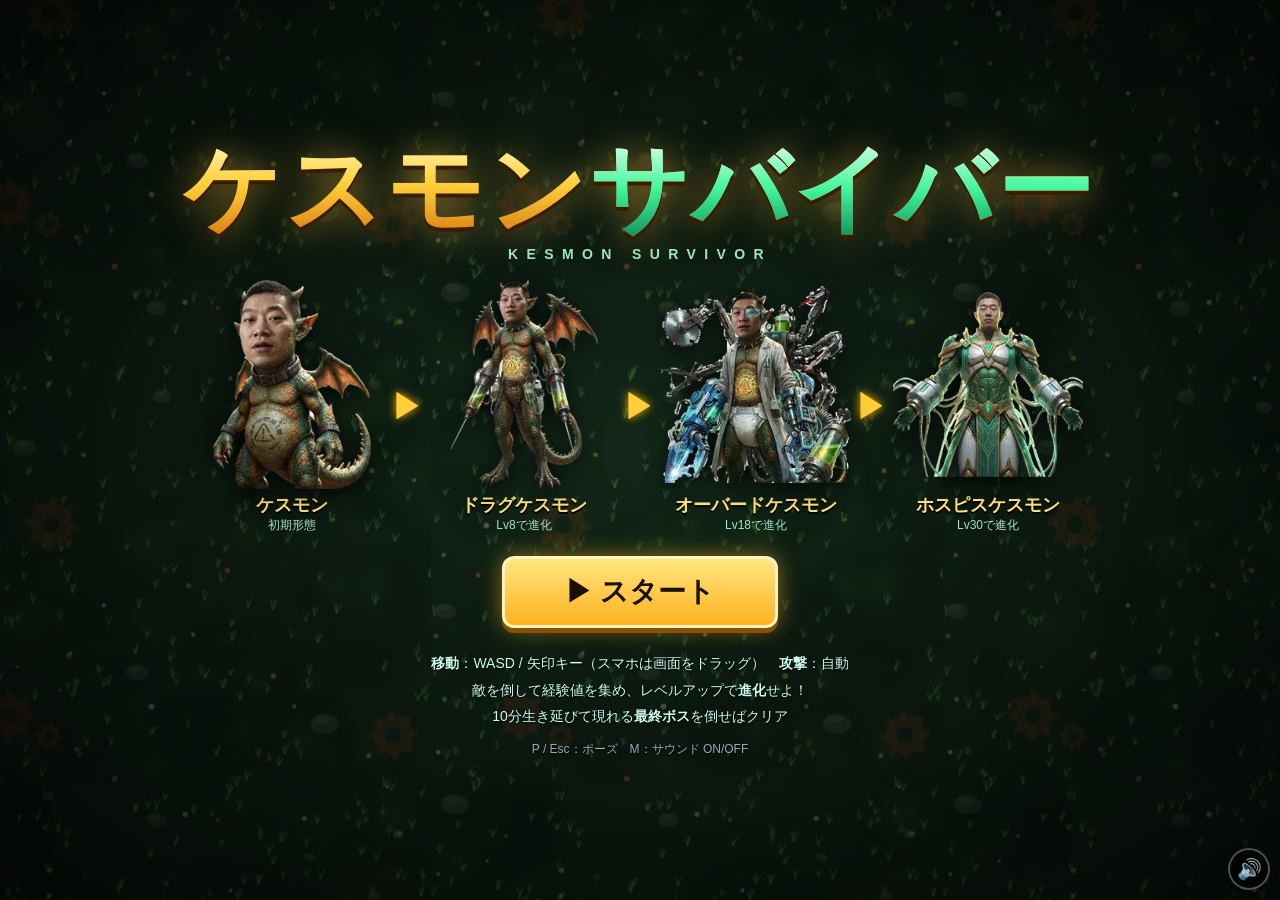
==== kesmon_survivor_canvas.html @ a645b4c2 "feat(v0.1.0): ケスモンサバイバー初期プロトタイプ実装" ====
<!DOCTYPE html>
<html lang="ja">
<head>
<meta charset="UTF-8">
<meta name="viewport" content="width=device-width,initial-scale=1,maximum-scale=1,user-scalable=no">
<title>ケスモンサバイバー</title>
<style>
* { box-sizing: border-box; margin: 0; padding: 0; }
html, body { width: 100%; height: 100%; overflow: hidden; background: #0b140e; color: #fff;
  font-family: "Hiragino Kaku Gothic ProN", "Yu Gothic UI", "Meiryo", sans-serif;
  user-select: none; -webkit-user-select: none; touch-action: none; }
canvas { display: block; }

.screen { position: fixed; inset: 0; display: flex; align-items: center; justify-content: center;
  z-index: 10; background: radial-gradient(ellipse at center, rgba(10,30,18,.55), rgba(0,0,0,.85)); }
.hidden { display: none !important; }

.title-box { text-align: center; padding: 20px; max-width: 980px; width: 100%; }
.logo { font-size: clamp(42px, 9vw, 96px); font-weight: 900; letter-spacing: .04em; line-height: 1.05;
  background: linear-gradient(180deg, #fff6b0 0%, #ffcf3a 45%, #d77a12 100%);
  -webkit-background-clip: text; background-clip: text; color: transparent;
  filter: drop-shadow(0 4px 0 #3a1d00) drop-shadow(0 0 18px rgba(255,190,60,.55)); }
.logo span { display: inline-block; background: linear-gradient(180deg, #d8ffe9 0%, #42f59b 50%, #0c8f5a 100%);
  -webkit-background-clip: text; background-clip: text; color: transparent; }
.sub { letter-spacing: .6em; color: #9fe7c0; font-weight: 700; margin: 6px 0 18px; font-size: 14px; }

.evo-line { display: flex; align-items: flex-end; justify-content: center; gap: 4px; margin: 6px 0 22px; flex-wrap: nowrap; }
.evo-item { display: flex; flex-direction: column; align-items: center; width: 22%; max-width: 190px; }
.evo-item img { width: 100%; aspect-ratio: 1/1.1; object-fit: contain;
  filter: drop-shadow(0 6px 10px rgba(0,0,0,.7)); animation: bob 2.4s ease-in-out infinite; }
.evo-item:nth-child(3) img { animation-delay: .3s; } .evo-item:nth-child(5) img { animation-delay: .6s; } .evo-item:nth-child(7) img { animation-delay: .9s; }
.evo-item .nm { font-weight: 900; font-size: clamp(12px, 1.8vw, 18px); margin-top: 4px; color: #ffe27a; text-shadow: 0 2px 0 #000; }
.evo-item .lv { font-size: 12px; color: #9fe7c0; }
.evo-arrow { font-size: clamp(18px, 3vw, 34px); color: #ffcf3a; align-self: center; text-shadow: 0 0 10px #ffb300; }
@keyframes bob { 0%,100% { transform: translateY(0); } 50% { transform: translateY(-8px); } }

.btn { font: inherit; font-weight: 900; font-size: 20px; padding: 12px 34px; border-radius: 12px; cursor: pointer;
  color: #1b1000; background: linear-gradient(180deg, #ffe680, #ffb21e); border: 3px solid #fff3c4;
  box-shadow: 0 5px 0 #8a4f00, 0 0 22px rgba(255,190,40,.5); transition: transform .08s; }
.btn:hover { transform: translateY(-2px) scale(1.03); }
.btn:active { transform: translateY(3px); box-shadow: 0 2px 0 #8a4f00; }
.btn.big { font-size: 28px; padding: 14px 60px; }
.btn.ghost { background: rgba(255,255,255,.08); color: #fff; border-color: rgba(255,255,255,.4); box-shadow: none; }
.btns { display: flex; gap: 14px; justify-content: center; margin-top: 18px; }

.howto { margin-top: 22px; color: #cfe; font-size: 14px; line-height: 1.9; text-shadow: 0 1px 2px #000; }
.small { font-size: 12px; color: #9ab; margin-top: 8px; }

.panel { background: linear-gradient(180deg, rgba(20,48,32,.96), rgba(8,22,14,.96)); border: 2px solid #4fd99a;
  border-radius: 18px; padding: 22px 26px; box-shadow: 0 0 40px rgba(60,255,160,.25); text-align: center;
  max-width: 94vw; max-height: 94vh; overflow: auto; }
.panel h2 { font-size: 34px; font-weight: 900; margin-bottom: 14px; color: #ffe27a; text-shadow: 0 3px 0 #5a3000; }
.lvup-title { animation: pulse .8s ease-in-out infinite alternate; }
@keyframes pulse { from { transform: scale(1); } to { transform: scale(1.08); } }

#cards { display: flex; flex-direction: column; gap: 10px; width: min(560px, 88vw); }
.card { display: flex; align-items: center; gap: 14px; text-align: left; padding: 12px 16px; cursor: pointer;
  border-radius: 12px; border: 2px solid rgba(255,255,255,.18); background: rgba(255,255,255,.06);
  color: #fff; font: inherit; transition: all .1s; }
.card:hover, .card.sel { border-color: #ffd34d; background: rgba(255,211,77,.14); transform: translateX(4px); }
.card .ic { font-size: 38px; width: 52px; text-align: center; flex-shrink: 0; }
.card .tx { flex: 1; }
.card .nm { font-weight: 900; font-size: 18px; }
.card .tag { font-size: 12px; font-weight: 900; padding: 2px 8px; border-radius: 6px; margin-left: 8px; background: #2a6; }
.card .tag.new { background: #e5395b; }
.card .tag.pas { background: #3577d6; }
.card .ds { font-size: 13px; color: #cde; margin-top: 3px; }
.card .key { font-size: 12px; color: #9ab; }

#pauseInfo, #resultInfo { font-size: 16px; line-height: 1.9; }
#pauseInfo .wl { display: flex; flex-wrap: wrap; gap: 8px; justify-content: center; margin-top: 8px; }
#pauseInfo .wl span { background: rgba(255,255,255,.08); border-radius: 8px; padding: 4px 10px; font-size: 14px; }
.result-img { height: 180px; filter: drop-shadow(0 6px 12px rgba(0,0,0,.8)); margin-bottom: 8px; }

.mute { position: fixed; right: 10px; bottom: 10px; z-index: 20; width: 42px; height: 42px; border-radius: 50%;
  border: 2px solid rgba(255,255,255,.3); background: rgba(0,0,0,.45); color: #fff; font-size: 20px; cursor: pointer; }

</style>
</head>
<body>
<canvas id="game"></canvas>

<!-- タイトル -->
<div id="title" class="screen">
  <div class="title-box">
    <h1 class="logo">ケスモン<span>サバイバー</span></h1>
    <p class="sub">KESMON SURVIVOR</p>
    <div class="evo-line" id="evoLine"></div>
    <button id="startBtn" class="btn big">▶ スタート</button>
    <div class="howto">
      <p><b>移動</b>：WASD / 矢印キー（スマホは画面をドラッグ）　<b>攻撃</b>：自動</p>
      <p>敵を倒して経験値を集め、レベルアップで<b>進化</b>せよ！</p>
      <p>10分生き延びて現れる<b>最終ボス</b>を倒せばクリア</p>
      <p class="small">P / Esc：ポーズ　M：サウンド ON/OFF</p>
    </div>
  </div>
</div>

<!-- レベルアップ -->
<div id="levelup" class="screen hidden">
  <div class="panel">
    <h2 class="lvup-title">LEVEL UP!</h2>
    <div id="cards"></div>
    <p class="small">クリック または 1〜4キーで選択</p>
  </div>
</div>

<!-- ポーズ -->
<div id="pause" class="screen hidden">
  <div class="panel">
    <h2>PAUSE</h2>
    <div id="pauseInfo"></div>
    <div class="btns">
      <button id="resumeBtn" class="btn">再開</button>
      <button id="quitBtn" class="btn ghost">タイトルへ</button>
    </div>
  </div>
</div>

<!-- リザルト -->
<div id="result" class="screen hidden">
  <div class="panel">
    <h2 id="resultTitle">GAME OVER</h2>
    <img id="resultImg" class="result-img" alt="">
    <div id="resultInfo"></div>
    <div class="btns">
      <button id="retryBtn" class="btn">もう一度</button>
      <button id="toTitleBtn" class="btn ghost">タイトルへ</button>
    </div>
  </div>
</div>

<button id="muteBtn" class="mute" title="サウンド (M)">🔊</button>

<script>
'use strict';
/* =========================================================
   ケスモンサバイバー  -  KESMON SURVIVOR
   ヴァンパイアサバイバー系 自動攻撃サバイバルゲーム
   ========================================================= */
(() => {
const $ = id => document.getElementById(id);
const canvas = $('game');
const ctx = canvas.getContext('2d');
let W = 0, H = 0, DPR = 1;
function resize() {
  DPR = Math.min(window.devicePixelRatio || 1, 2);
  W = innerWidth; H = innerHeight;
  canvas.width = W * DPR; canvas.height = H * DPR;
  canvas.style.width = W + 'px'; canvas.style.height = H + 'px';
  ctx.setTransform(DPR, 0, 0, DPR, 0, 0);
}
addEventListener('resize', resize); resize();

const rand = (a, b) => a + Math.random() * (b - a);
const TAU = Math.PI * 2;
const fmtTime = s => `${String(Math.floor(s / 60)).padStart(2, '0')}:${String(Math.floor(s % 60)).padStart(2, '0')}`;

/* ---------------- 進化フォーム（添付画像の順） ---------------- */
const FORMS = [
  { name: 'ケスモン',         title: '幼体',   lv: 1,  size: 74,  weapon: 'fireball', color: '#ffb347' },
  { name: 'ドラグケスモン',   title: '成長体', lv: 8,  size: 88,  weapon: 'tail',     color: '#9cff57' },
  { name: 'オーバードケスモン', title: '改造体', lv: 18, size: 96,  weapon: 'saw',      color: '#5fd6ff' },
  { name: 'ホスピスケスモン', title: '究極体', lv: 30, size: 110, weapon: 'aura',     color: '#7dffc4' },
];
const FORM_IMG = [], FORM_WHITE = [];

function circleCrop(img) {
  const s = Math.min(img.width, img.height);
  const c = document.createElement('canvas'); c.width = c.height = s;
  const g = c.getContext('2d');
  g.beginPath(); g.arc(s / 2, s / 2, s / 2, 0, TAU); g.clip();
  g.drawImage(img, (img.width - s) / 2, (img.height - s) / 2, s, s, 0, 0, s, s);
  return c;
}
function whiteSilhouette(img) {
  const c = document.createElement('canvas'); c.width = img.width; c.height = img.height;
  const g = c.getContext('2d');
  g.drawImage(img, 0, 0);
  g.globalCompositeOperation = 'source-in';
  g.fillStyle = '#fff'; g.fillRect(0, 0, c.width, c.height);
  return c;
}
function loadForm(i) {
  return new Promise(res => {
    const im = new Image();
    im.onload = () => res(trimImage(im));
    im.onerror = () => {
      const j = new Image();
      j.onload = () => res(circleCrop(j));
      j.onerror = () => res(null);
      j.src = `img/raw${i + 1}.jpg`;
    };
    im.src = EMBEDDED_IMGS[i];
  });
}
const EMBEDDED_IMGS = [
  '[data-uri]',
  '[data-uri]',
  '[data-uri]',
  '[data-uri]'
];
function formSrc(i) { return EMBEDDED_IMGS[i]; }
// 透明な余白を自動トリム（file:// で読み込み制限がある場合はそのまま使う）
function trimImage(img) {
  try {
    const c = document.createElement('canvas'); c.width = img.width; c.height = img.height;
    const g = c.getContext('2d'); g.drawImage(img, 0, 0);
    const d = g.getImageData(0, 0, c.width, c.height).data;
    let x0 = c.width, y0 = c.height, x1 = -1, y1 = -1;
    for (let y = 0; y < c.height; y++) for (let x = 0; x < c.width; x++) {
      if (d[(y * c.width + x) * 4 + 3] > 16) { if (x < x0) x0 = x; if (x > x1) x1 = x; if (y < y0) y0 = y; if (y > y1) y1 = y; }
    }
    if (x1 < 0) return img;
    const o = document.createElement('canvas'); o.width = x1 - x0 + 1; o.height = y1 - y0 + 1;
    o.getContext('2d').drawImage(c, x0, y0, o.width, o.height, 0, 0, o.width, o.height);
    return o;
  } catch (e) { return img; }
}
// ステージ背景画像（img/bg.png または img/bg.jpg があれば使用）
let BG_IMG = null;
function loadBg() {
  return new Promise(res => {
    const a = new Image();
    a.onload = () => { BG_IMG = a; res(); };
    a.onerror = () => { const b = new Image(); b.onload = () => { BG_IMG = b; res(); }; b.onerror = () => res(); b.src = 'img/bg.jpg'; };
    a.src = 'img/bg.png';
  });
}

/* ---------------- サウンド ---------------- */
const AC = { ctx: null, master: null, muted: false };
function audioInit() {
  if (AC.ctx) { if (AC.ctx.state === 'suspended') AC.ctx.resume(); return; }
  try {
    AC.ctx = new (window.AudioContext || window.webkitAudioContext)();
    AC.master = AC.ctx.createGain(); AC.master.gain.value = 0.3;
    AC.master.connect(AC.ctx.destination);
  } catch (e) { /* no audio */ }
}
function tone(freq, dur, type = 'square', vol = 0.2, slide = 0, delay = 0) {
  if (!AC.ctx || AC.muted) return;
  const t = AC.ctx.currentTime + Math.max(0, delay);
  const o = AC.ctx.createOscillator(), g = AC.ctx.createGain();
  o.type = type; o.frequency.setValueAtTime(freq, t);
  if (slide) o.frequency.exponentialRampToValueAtTime(Math.max(30, freq + slide), t + dur);
  g.gain.setValueAtTime(vol, t);
  g.gain.exponentialRampToValueAtTime(0.0001, t + dur);
  o.connect(g); g.connect(AC.master); o.start(t); o.stop(t + dur + 0.03);
}
function noise(dur, vol = 0.2, delay = 0) {
  if (!AC.ctx || AC.muted) return;
  const t = AC.ctx.currentTime + delay;
  const len = Math.floor(AC.ctx.sampleRate * dur);
  const buf = AC.ctx.createBuffer(1, len, AC.ctx.sampleRate);
  const d = buf.getChannelData(0);
  for (let i = 0; i < len; i++) d[i] = (Math.random() * 2 - 1) * (1 - i / len);
  const s = AC.ctx.createBufferSource(); s.buffer = buf;
  const g = AC.ctx.createGain(); g.gain.value = vol;
  s.connect(g); g.connect(AC.master); s.start(t);
}
const sfxLast = {};
function sfx(name) {
  const now = performance.now();
  const gap = { hit: 45, gem: 35, shoot: 60, zap: 80 }[name] || 30;
  if (sfxLast[name] && now - sfxLast[name] < gap) return;
  sfxLast[name] = now;
  switch (name) {
    case 'shoot': tone(520, 0.08, 'square', 0.05, -300); break;
    case 'hit': tone(180, 0.06, 'square', 0.05, -80); break;
    case 'gem': tone(1200 + Math.random() * 300, 0.06, 'sine', 0.07, 400); break;
    case 'hurt': tone(140, 0.2, 'sawtooth', 0.15, -90); break;
    case 'zap': noise(0.18, 0.12); tone(900, 0.15, 'sawtooth', 0.06, -700); break;
    case 'beam': tone(300, 0.3, 'sawtooth', 0.08, 900); break;
    case 'kill': tone(320, 0.07, 'triangle', 0.06, -200); break;
    case 'boom': noise(0.5, 0.3); tone(90, 0.5, 'sine', 0.3, -50); break;
    case 'heal': [660, 880, 1100].forEach((f, i) => tone(f, 0.12, 'sine', 0.12, 0, i * 0.07)); break;
    case 'levelup': [523, 659, 784, 1047].forEach((f, i) => tone(f, 0.16, 'square', 0.09, 0, i * 0.07)); break;
    case 'select': tone(880, 0.08, 'square', 0.08); break;
    case 'warning': for (let i = 0; i < 3; i++) tone(440, 0.25, 'sawtooth', 0.12, -100, i * 0.35); break;
    case 'evoFlash': tone(600 + Math.random() * 600, 0.05, 'sine', 0.06); break;
    case 'evolve': {
      const m = [523, 659, 784, 1047, 784, 1047, 1319, 1568];
      m.forEach((f, i) => tone(f, 0.22, 'square', 0.1, 0, i * 0.11));
      tone(130, 1.2, 'triangle', 0.25, 0, 0); break;
    }
    case 'over': [392, 330, 262, 196].forEach((f, i) => tone(f, 0.35, 'triangle', 0.18, 0, i * 0.25)); break;
    case 'clear': [523, 659, 784, 1047, 1319, 1568, 2093].forEach((f, i) => tone(f, 0.3, 'square', 0.1, 0, i * 0.12)); break;
  }
}
// BGM（簡易チップチューン）
const BGM = { timer: null, step: 0, next: 0 };
const midi = n => 440 * Math.pow(2, (n - 69) / 12);
const PROG = [[45, 52, 57, 60], [41, 48, 53, 57], [43, 50, 55, 59], [40, 47, 52, 56]];
function bgmStart() {
  if (!AC.ctx || BGM.timer) return;
  BGM.next = AC.ctx.currentTime + 0.1; BGM.step = 0;
  BGM.timer = setInterval(() => {
    if (!AC.ctx) return;
    const playing = S && (S.state === 'play');
    while (BGM.next < AC.ctx.currentTime + 0.25) {
      const s = BGM.step, d = BGM.next - AC.ctx.currentTime;
      if (playing && !AC.muted) {
        const ch = PROG[Math.floor(s / 16) % 4];
        if (s % 2 === 0) tone(midi(ch[0] - 12), 0.2, 'triangle', 0.16, 0, d);
        tone(midi(ch[s % 4] + 12), 0.09, 'square', 0.025, 0, d);
        if (s % 4 === 0) noise(0.04, 0.05, d);
        if (s % 8 === 4) noise(0.1, 0.07, d);
      }
      BGM.step++; BGM.next += 0.13;
    }
  }, 50);
}

/* ---------------- 入力 ---------------- */
const keys = {};
const joy = { active: false, id: null, ox: 0, oy: 0, x: 0, y: 0 };
addEventListener('keydown', e => {
  keys[e.code] = true;
  if (e.code === 'KeyM') toggleMute();
  if ((e.code === 'Escape' || e.code === 'KeyP') && S) {
    if (S.state === 'play') pauseGame(); else if (S.state === 'pause') resumeGame();
  }
  if (S && S.state === 'levelup') {
    const n = parseInt(e.key, 10);
    if (n >= 1 && n <= S.choices.length) chooseCard(n - 1);
  }
  if (S && S.state === 'evolve' && S.evo.t > 3.6 && (e.code === 'Space' || e.code === 'Enter')) finishEvolution();
  if (e.code.startsWith('Arrow') || e.code === 'Space') e.preventDefault();
});
addEventListener('keyup', e => { keys[e.code] = false; });
canvas.addEventListener('pointerdown', e => {
  if (S && S.state === 'evolve' && S.evo.t > 3.6) { finishEvolution(); return; }
  if (e.pointerType === 'mouse') return;
  joy.active = true; joy.id = e.pointerId; joy.ox = joy.x = e.clientX; joy.oy = joy.y = e.clientY;
});
canvas.addEventListener('pointermove', e => { if (joy.active && e.pointerId === joy.id) { joy.x = e.clientX; joy.y = e.clientY; } });
const joyEnd = e => { if (e.pointerId === joy.id) { joy.active = false; joy.id = null; } };
canvas.addEventListener('pointerup', joyEnd); canvas.addEventListener('pointercancel', joyEnd);
document.addEventListener('visibilitychange', () => { if (document.hidden && S && S.state === 'play') pauseGame(); });

function toggleMute() {
  AC.muted = !AC.muted;
  $('muteBtn').textContent = AC.muted ? '🔇' : '🔊';
}
$('muteBtn').onclick = () => { audioInit(); toggleMute(); };

/* ---------------- 敵定義 ---------------- */
const ETYPES = {
  slime:  { name: 'スライム', hp: 15,    speed: 52, dmg: 6,  r: 14, xp: 1 },
  bat:    { name: 'コウモリ', hp: 11,    speed: 92, dmg: 5,  r: 12, xp: 1 },
  ghost:  { name: 'ゴースト', hp: 32,    speed: 68, dmg: 8,  r: 16, xp: 2 },
  gear:   { name: 'ギアボット', hp: 58,  speed: 48, dmg: 11, r: 18, xp: 3 },
  knight: { name: 'リザードナイト', hp: 100, speed: 64, dmg: 14, r: 19, xp: 5 },
  golem:  { name: '苔ゴーレム', hp: 230, speed: 38, dmg: 18, r: 30, xp: 9 },
  boss:   { name: 'スチームゴーレム', hp: 2800, speed: 62, dmg: 24, r: 54, xp: 80, boss: true },
  fboss:  { name: '機皇帝メカイザー', hp: 32000, speed: 58, dmg: 35, r: 72, xp: 0, boss: true },
};
const ESPR = {};
function makeEnemySprite(type) {
  const r = ETYPES[type].r;
  const s = Math.ceil(r * 3);
  const c = document.createElement('canvas'); c.width = c.height = s;
  const g = c.getContext('2d');
  g.translate(s / 2, s / 2);
  const eyes = (ex, ey, er, col = '#fff', pup = '#111') => {
    for (const sx of [-1, 1]) {
      g.fillStyle = col; g.beginPath(); g.arc(sx * ex, ey, er, 0, TAU); g.fill();
      g.fillStyle = pup; g.beginPath(); g.arc(sx * ex, ey + er * 0.2, er * 0.5, 0, TAU); g.fill();
    }
  };
  const glowEyes = (ex, ey, er, col) => {
    g.shadowColor = col; g.shadowBlur = er * 3; g.fillStyle = col;
    for (const sx of [-1, 1]) { g.beginPath(); g.arc(sx * ex, ey, er, 0, TAU); g.fill(); }
    g.shadowBlur = 0;
  };
  let grd;
  switch (type) {
    case 'slime':
      grd = g.createRadialGradient(-r * .3, -r * .4, 2, 0, 0, r * 1.3);
      grd.addColorStop(0, '#c8ff8a'); grd.addColorStop(1, '#2f9e3a');
      g.fillStyle = grd; g.beginPath();
      g.moveTo(-r * 1.1, r * .7); g.quadraticCurveTo(-r * 1.15, -r * 1.1, 0, -r * 1.1);
      g.quadraticCurveTo(r * 1.15, -r * 1.1, r * 1.1, r * .7); g.closePath(); g.fill();
      g.strokeStyle = '#1b5e20'; g.lineWidth = 2; g.stroke();
      g.fillStyle = 'rgba(255,255,255,.6)'; g.beginPath(); g.ellipse(-r * .4, -r * .55, r * .25, r * .15, -.5, 0, TAU); g.fill();
      eyes(r * .35, -r * .1, r * .22);
      break;
    case 'bat':
      g.fillStyle = '#5b2a86';
      for (const sx of [-1, 1]) {
        g.beginPath(); g.moveTo(sx * r * .3, -r * .2);
        g.lineTo(sx * r * 1.4, -r * .8); g.lineTo(sx * r * 1.2, 0); g.lineTo(sx * r * 1.4, r * .3);
        g.lineTo(sx * r * .9, r * .2); g.lineTo(sx * r * .3, r * .4); g.closePath(); g.fill();
      }
      g.fillStyle = '#3d1a5c'; g.beginPath(); g.arc(0, 0, r * .6, 0, TAU); g.fill();
      g.beginPath(); g.moveTo(-r * .45, -r * .4); g.lineTo(-r * .3, -r * .95); g.lineTo(-r * .1, -r * .5); g.fill();
      g.beginPath(); g.moveTo(r * .45, -r * .4); g.lineTo(r * .3, -r * .95); g.lineTo(r * .1, -r * .5); g.fill();
      glowEyes(r * .22, -r * .1, r * .13, '#ff3355');
      break;
    case 'ghost':
      grd = g.createLinearGradient(0, -r, 0, r);
      grd.addColorStop(0, 'rgba(230,245,255,.95)'); grd.addColorStop(1, 'rgba(120,170,255,.6)');
      g.fillStyle = grd; g.beginPath();
      g.arc(0, -r * .2, r * .9, Math.PI, 0);
      g.lineTo(r * .9, r * .9);
      for (let i = 0; i < 4; i++) g.quadraticCurveTo(r * .9 - (i + .5) * r * .45, r * (i % 2 ? .9 : .5), r * .9 - (i + 1) * r * .45, r * .9);
      g.closePath(); g.fill();
      g.fillStyle = '#123'; g.beginPath(); g.ellipse(-r * .3, -r * .25, r * .14, r * .22, 0, 0, TAU); g.ellipse(r * .3, -r * .25, r * .14, r * .22, 0, 0, TAU); g.fill();
      g.beginPath(); g.ellipse(0, r * .2, r * .15, r * .2, 0, 0, TAU); g.fill();
      break;
    case 'gear': {
      g.fillStyle = '#7d858c';
      for (let i = 0; i < 8; i++) { g.save(); g.rotate(i * TAU / 8); g.fillRect(-r * .2, -r * 1.15, r * .4, r * .5); g.restore(); }
      grd = g.createRadialGradient(-r * .3, -r * .3, 2, 0, 0, r);
      grd.addColorStop(0, '#d5dbe0'); grd.addColorStop(1, '#59626b');
      g.fillStyle = grd; g.beginPath(); g.arc(0, 0, r * .85, 0, TAU); g.fill();
      g.strokeStyle = '#3b4249'; g.lineWidth = 2; g.stroke();
      g.fillStyle = '#222'; g.beginPath(); g.arc(0, 0, r * .42, 0, TAU); g.fill();
      g.shadowColor = '#ff2a2a'; g.shadowBlur = 10; g.fillStyle = '#ff3b3b';
      g.beginPath(); g.arc(0, 0, r * .25, 0, TAU); g.fill(); g.shadowBlur = 0;
      break;
    }
    case 'knight':
      g.fillStyle = '#3c6b2a'; g.beginPath(); g.ellipse(0, r * .35, r * .75, r * .65, 0, 0, TAU); g.fill();
      grd = g.createRadialGradient(-r * .2, -r * .5, 2, 0, -r * .2, r);
      grd.addColorStop(0, '#d7a24a'); grd.addColorStop(1, '#7a4a12');
      g.fillStyle = grd; g.beginPath(); g.arc(0, -r * .25, r * .7, 0, TAU); g.fill();
      g.fillStyle = '#e8e2d0';
      for (const sx of [-1, 1]) { g.beginPath(); g.moveTo(sx * r * .5, -r * .7); g.lineTo(sx * r * 1.05, -r * 1.25); g.lineTo(sx * r * .7, -r * .45); g.fill(); }
      g.fillStyle = '#222'; g.fillRect(-r * .5, -r * .35, r, r * .22);
      glowEyes(r * .25, -r * .24, r * .09, '#ffea00');
      g.fillStyle = '#aab'; g.fillRect(r * .75, -r * .6, r * .14, r * 1.5);
      break;
    case 'golem':
      grd = g.createRadialGradient(-r * .3, -r * .4, 4, 0, 0, r * 1.2);
      grd.addColorStop(0, '#9b8a73'); grd.addColorStop(1, '#4a3d2e');
      g.fillStyle = grd; g.beginPath();
      const pts = 10;
      for (let i = 0; i < pts; i++) { const a = i / pts * TAU, rr = r * (0.85 + ((i * 37) % 7) / 30); g.lineTo(Math.cos(a) * rr, Math.sin(a) * rr); }
      g.closePath(); g.fill(); g.strokeStyle = '#2d241a'; g.lineWidth = 3; g.stroke();
      g.fillStyle = '#4caf50';
      for (let i = 0; i < 6; i++) { g.beginPath(); g.arc(Math.cos(i * 1.7) * r * .6, -r * .5 + Math.sin(i * 2.3) * r * .25, r * .16, 0, TAU); g.fill(); }
      glowEyes(r * .3, -r * .05, r * .12, '#33e0ff');
      g.strokeStyle = '#2d241a'; g.lineWidth = 2; g.beginPath(); g.moveTo(-r * .3, r * .35); g.lineTo(r * .3, r * .35); g.stroke();
      break;
    case 'boss':
    case 'fboss': {
      const fin = type === 'fboss';
      g.fillStyle = fin ? '#2a0d3d' : '#3a1f12';
      for (let i = 0; i < 12; i++) { g.save(); g.rotate(i * TAU / 12); g.beginPath(); g.moveTo(-r * .15, -r * .8); g.lineTo(0, -r * 1.35); g.lineTo(r * .15, -r * .8); g.fill(); g.restore(); }
      grd = g.createRadialGradient(-r * .3, -r * .3, 5, 0, 0, r);
      if (fin) { grd.addColorStop(0, '#8a5cff'); grd.addColorStop(1, '#1a0630'); }
      else { grd.addColorStop(0, '#c0703a'); grd.addColorStop(1, '#3d1a08'); }
      g.fillStyle = grd; g.beginPath(); g.arc(0, 0, r * .95, 0, TAU); g.fill();
      g.strokeStyle = fin ? '#ffd54a' : '#d9a441'; g.lineWidth = 4; g.stroke();
      for (let i = 0; i < 8; i++) { const a = i * TAU / 8; g.fillStyle = fin ? '#ffd54a' : '#c9b38a'; g.beginPath(); g.arc(Math.cos(a) * r * .78, Math.sin(a) * r * .78, r * .06, 0, TAU); g.fill(); }
      if (fin) {
        g.fillStyle = '#ffd54a';
        for (const sx of [-1, 1]) { g.beginPath(); g.moveTo(sx * r * .35, -r * .7); g.quadraticCurveTo(sx * r * 1.1, -r * 1.2, sx * r * .9, -r * 1.6); g.quadraticCurveTo(sx * r * .7, -r * 1.0, sx * r * .15, -r * .75); g.fill(); }
      }
      g.fillStyle = '#111'; g.beginPath(); g.arc(0, -r * .05, r * .45, 0, TAU); g.fill();
      g.shadowColor = fin ? '#ff2bd6' : '#ff3b1f'; g.shadowBlur = 25;
      g.fillStyle = fin ? '#ff6ae6' : '#ff5a2a'; g.beginPath(); g.arc(0, -r * .05, r * .28, 0, TAU); g.fill();
      g.fillStyle = '#fff'; g.beginPath(); g.arc(-r * .08, -r * .13, r * .08, 0, TAU); g.fill();
      g.shadowBlur = 0;
      g.fillStyle = '#ddd';
      for (let i = -3; i <= 3; i++) { g.beginPath(); g.moveTo(i * r * .1 - r * .05, r * .5); g.lineTo(i * r * .1, r * .68); g.lineTo(i * r * .1 + r * .05, r * .5); g.fill(); }
      break;
    }
  }
  ESPR[type] = { img: c, white: whiteSilhouette(c), s };
}
Object.keys(ETYPES).forEach(makeEnemySprite);

/* ---------------- 背景タイル ---------------- */
const BG = (() => {
  const s = 512, c = document.createElement('canvas'); c.width = c.height = s;
  const g = c.getContext('2d');
  g.fillStyle = '#1d3322'; g.fillRect(0, 0, s, s);
  let seed = 7; const rnd = () => (seed = (seed * 16807) % 2147483647) / 2147483647;
  for (let i = 0; i < 60; i++) { // 苔のまだら
    const x = rnd() * s, y = rnd() * s, r = 20 + rnd() * 60;
    const grd = g.createRadialGradient(x, y, 0, x, y, r);
    grd.addColorStop(0, rnd() > .5 ? 'rgba(60,100,50,.35)' : 'rgba(20,40,25,.4)'); grd.addColorStop(1, 'rgba(0,0,0,0)');
    g.fillStyle = grd; g.fillRect(x - r, y - r, r * 2, r * 2);
  }
  for (let i = 0; i < 260; i++) { // 草
    const x = rnd() * s, y = rnd() * s;
    g.strokeStyle = `rgba(${80 + rnd() * 60},${140 + rnd() * 70},${60 + rnd() * 40},.55)`; g.lineWidth = 1.5;
    for (let k = 0; k < 3; k++) { g.beginPath(); g.moveTo(x, y); g.lineTo(x + (k - 1) * 3 + rnd() * 2, y - 5 - rnd() * 6); g.stroke(); }
  }
  for (let i = 0; i < 10; i++) { // 石
    const x = rnd() * s, y = rnd() * s, r = 5 + rnd() * 10;
    g.fillStyle = 'rgba(90,100,90,.6)'; g.beginPath(); g.ellipse(x, y, r, r * .7, 0, 0, TAU); g.fill();
    g.fillStyle = 'rgba(80,140,60,.5)'; g.beginPath(); g.ellipse(x - 2, y - r * .3, r * .6, r * .3, 0, 0, TAU); g.fill();
  }
  for (let i = 0; i < 4; i++) { // 錆びた歯車
    const x = rnd() * s, y = rnd() * s, r = 10 + rnd() * 12;
    g.save(); g.translate(x, y); g.rotate(rnd() * 3); g.fillStyle = 'rgba(120,70,35,.55)';
    for (let k = 0; k < 8; k++) { g.save(); g.rotate(k * TAU / 8); g.fillRect(-r * .18, -r * 1.25, r * .36, r * .5); g.restore(); }
    g.beginPath(); g.arc(0, 0, r, 0, TAU); g.fill();
    g.fillStyle = '#1d3322'; g.beginPath(); g.arc(0, 0, r * .4, 0, TAU); g.fill(); g.restore();
  }
  for (let i = 0; i < 40; i++) { // 花・光る胞子
    const x = rnd() * s, y = rnd() * s;
    g.fillStyle = ['#ffd84a', '#ff7aa8', '#9ff', '#fff'][Math.floor(rnd() * 4)];
    g.globalAlpha = .7; g.beginPath(); g.arc(x, y, 1.5 + rnd() * 1.5, 0, TAU); g.fill(); g.globalAlpha = 1;
  }
  return { c, s, pat: ctx.createPattern(c, 'repeat') };
})();

/* ---------------- 武器 ---------------- */
const STAT_LABEL = { dmg: 'ダメージ', n: '数', pierce: '貫通', cd: '間隔', area: '範囲', dur: '持続', spd: '回転速度' };
const WEAPONS = {
  fireball: { name: '火炎ブレス弾', icon: '🔥', stage: 0, max: 8, desc: '近くの敵へ火の玉を吐く',
    stats: lv => ({ dmg: 11 + lv * 3.5, n: 1 + Math.floor(lv / 2), pierce: 1 + Math.floor(lv / 3), cd: Math.max(0.55, 1.15 - lv * 0.05) }) },
  tail: { name: '竜尾スラッシュ', icon: '🦎', stage: 0, max: 8, desc: '自分の周囲を一周する円形の弧で敵を薙ぎ払う',
    stats: lv => ({ dmg: 22 + lv * 10, area: 115, cd: Math.max(1.2, 2.8 - lv * 0.18) }) },
  syringe: { name: '毒液シリンジ', icon: '💉', stage: 0, max: 8, evoOnly: true, desc: '注射器を投げ、毒沼を作る（進化ごとにLv+2）',
    stats: lv => ({ dmg: 7 + lv * 3.5, n: 1 + Math.floor(lv / 3), area: 42 + lv * 5, dur: 2.8 + lv * 0.25, cd: Math.max(0.85, 1.85 - lv * 0.08) }) },
  saw: { name: '回転メカソー', icon: '⚙️', stage: 1, max: 8, desc: '丸ノコが周囲を回り続け敵を切り刻む',
    stats: lv => ({ dmg: 11 + lv * 5, n: 1 + Math.floor((lv + 1) / 2), area: 80 + lv * 5, spd: 3.4 + lv * 0.2 }) },
  laser: { name: 'メカアームレーザー', icon: '🔫', stage: 2, max: 8, desc: '極太の貫通レーザーを発射',
    stats: lv => ({ dmg: 32 + lv * 12, n: lv >= 6 ? 4 : lv >= 3 ? 2 : 1, area: 16 + lv * 2.5, cd: Math.max(0.9, 2.1 - lv * 0.1) }) },
  aura: { name: '聖光オーラ', icon: '✨', stage: 3, max: 8, desc: '周囲の敵を絶えず焼き、鈍足にする',
    stats: lv => ({ dmg: 9 + lv * 5, area: 88 + lv * 10 }) },
  lightning: { name: '天罰の雷', icon: '⚡', stage: 2, max: 8, desc: 'ランダムな敵に落雷を落とす',
    stats: lv => ({ dmg: 40 + lv * 14, n: 1 + Math.floor((lv + 1) / 2), area: 55 + lv * 5, cd: Math.max(0.8, 1.95 - lv * 0.1) }) },
};
const PASSIVES = {
  might:  { name: '闘争本能', icon: '💪', max: 5, desc: '攻撃力 +12%' },
  cd:     { name: '加速装置', icon: '⏱️', max: 5, desc: '攻撃間隔 -8%' },
  speed:  { name: '俊足の鱗', icon: '👟', max: 5, desc: '移動速度 +10%' },
  hp:     { name: '強靭な肉体', icon: '❤️', max: 5, desc: '最大HP +25' },
  magnet: { name: '吸引の首輪', icon: '🧲', max: 5, desc: '回収範囲 +35%' },
  regen:  { name: '再生細胞', icon: '💚', max: 5, desc: 'HP自動回復 +0.8/秒' },
  area:   { name: '巨大化薬', icon: '🌀', max: 5, desc: '攻撃範囲 +12%' },
  armor:  { name: '硬質装甲', icon: '🛡️', max: 5, desc: '被ダメージ -2' },
};

/* ---------------- ゲーム状態 ---------------- */
let S = null;
let P = null;
const xpFor = l => Math.floor(12 + l * 8 + Math.pow(l, 1.85));

function newGame() {
  S = {
    state: 'play', t: 0, kills: 0, level: 1, xp: 0, xpNext: xpFor(1), stage: 0,
    weapons: [], passives: { regen: 1 }, enemies: [], projs: [], ebullets: [], gems: [], pickups: [],
    effects: [], parts: [], texts: [], puddles: [],
    spawnAcc: 0, bossFlags: {}, pendingLevels: 0, shake: 0, banner: null, evo: null, choices: [],
    finalBoss: null, cam: { x: 0, y: 0 },
  };
  P = S.player = { x: 0, y: 0, hp: 100, maxHp: 100, r: 20, fx: 1, fy: 0, face: 1, hurt: 0, moving: false, anim: 0 };
  recalcStats();
  P.hp = P.maxHp;
  const fb = addWeapon('fireball');
  fb.lv = 2;
  addWeapon('syringe');
}
function pl(id) { return S.passives[id] || 0; }
function recalcStats() {
  const st = S.stage;
  const oldMax = P.maxHp;
  P.might = (1 + st * 0.15) * (1 + 0.12 * pl('might'));
  P.cd = 1 - 0.08 * pl('cd');
  P.speed = (155 + st * 8) * (1 + 0.1 * pl('speed'));
  P.maxHp = 100 + st * 30 + 25 * pl('hp');
  P.magnet = 80 * (1 + 0.35 * pl('magnet'));
  P.regen = 0.8 * pl('regen') + (st >= 3 ? 1.0 : 0);
  P.area = 1 + 0.12 * pl('area');
  P.armor = pl('armor') * 2;
  P.r = FORMS[st].size * 0.25;
  if (P.maxHp > oldMax) P.hp += P.maxHp - oldMax;
  P.hp = Math.min(P.hp, P.maxHp);
}
function hasWeapon(id) { return S.weapons.find(w => w.id === id); }
function addWeapon(id) {
  const w = hasWeapon(id);
  if (w) { w.lv = Math.min(WEAPONS[id].max, w.lv + 1); return w; }
  const nw = { id, lv: 1, t: 0.3, ang: 0, tick: 0 };
  S.weapons.push(nw); return nw;
}

/* ---------------- 空間グリッド ---------------- */
const CELL = 64;
const grid = new Map();
const gkey = (cx, cy) => (cx + 50000) * 100000 + (cy + 50000);
function buildGrid() {
  grid.clear();
  for (const e of S.enemies) {
    const k = gkey(Math.floor(e.x / CELL), Math.floor(e.y / CELL));
    let a = grid.get(k); if (!a) { a = []; grid.set(k, a); } a.push(e);
  }
}
function query(x, y, r, cb) {
  r += 75;
  const x0 = Math.floor((x - r) / CELL), x1 = Math.floor((x + r) / CELL);
  const y0 = Math.floor((y - r) / CELL), y1 = Math.floor((y + r) / CELL);
  for (let cx = x0; cx <= x1; cx++) for (let cy = y0; cy <= y1; cy++) {
    const a = grid.get(gkey(cx, cy));
    if (a) for (let i = 0; i < a.length; i++) if (!a[i].dead) cb(a[i]);
  }
}
function enemiesInCircle(x, y, r, cb) {
  query(x, y, r, e => { const dx = e.x - x, dy = e.y - y, rr = r + e.r; if (dx * dx + dy * dy < rr * rr) cb(e); });
}
function nearestEnemies(n, maxD = 650) {
  const arr = [];
  const md2 = maxD * maxD;
  for (const e of S.enemies) {
    if (e.dead) continue;
    const d2 = (e.x - P.x) ** 2 + (e.y - P.y) ** 2;
    if (d2 < md2) arr.push([d2, e]);
  }
  arr.sort((a, b) => a[0] - b[0]);
  return arr.slice(0, n).map(a => a[1]);
}

/* ---------------- エフェクト ---------------- */
function addText(x, y, txt, col = '#fff', size = 14) {
  if (S.texts.length > 90) S.texts.shift();
  S.texts.push({ x: x + rand(-6, 6), y, txt, col, size, life: 0.7 });
}
function burst(x, y, col, n = 8, sp = 140) {
  for (let i = 0; i < n; i++) {
    if (S.parts.length > 400) S.parts.shift();
    const a = Math.random() * TAU, v = rand(sp * .3, sp);
    S.parts.push({ x, y, vx: Math.cos(a) * v, vy: Math.sin(a) * v, life: rand(.3, .6), max: .6, col, r: rand(1.5, 3.5) });
  }
}

/* ---------------- ダメージ処理 ---------------- */
function hurtEnemy(e, dmg, kx = 0, ky = 0) {
  if (e.dead) return;
  dmg *= P.might * rand(0.9, 1.1);
  const crit = Math.random() < 0.08;
  if (crit) dmg *= 2;
  e.hp -= dmg; e.flash = 0.09;
  if (!e.boss) { e.kx += kx; e.ky += ky; }
  addText(e.x, e.y - e.r, Math.round(dmg), crit ? '#ffdd33' : '#fff', crit ? 19 : 14);
  sfx('hit');
  if (e.hp <= 0) killEnemy(e);
}
function killEnemy(e) {
  e.dead = true; S.kills++;
  burst(e.x, e.y, e.boss ? '#ffb347' : '#b6ff9a', e.boss ? 40 : 7, e.boss ? 300 : 140);
  sfx(e.boss ? 'boom' : 'kill');
  if (e.type === 'fboss') { S.shake = 25; setTimeout(() => endGame(true), 1200); return; }
  if (e.boss) {
    S.shake = 16;
    for (let i = 0; i < 20; i++) dropGem(e.x + rand(-60, 60), e.y + rand(-60, 60), Math.ceil(e.xp / 20));
    S.pickups.push({ x: e.x, y: e.y, kind: 'meat' });
    S.pickups.push({ x: e.x + 30, y: e.y, kind: 'magnet' });
    return;
  }
  dropGem(e.x, e.y, e.xp);
  const r = Math.random();
  if (r < 0.0088) S.pickups.push({ x: e.x, y: e.y, kind: 'meat' });
  else if (r < 0.0108) S.pickups.push({ x: e.x, y: e.y, kind: 'magnet' });
}
function dropGem(x, y, v) {
  if (S.gems.length > 500) {
    const g = S.gems[Math.floor(Math.random() * S.gems.length)]; g.v += v; return;
  }
  S.gems.push({ x, y, v, mag: false, sp: 0 });
}
function damagePlayer(d) {
  if (P.hurt > 0 || S.state !== 'play') return;
  d = Math.max(1, d - P.armor);
  P.hp -= d; P.hurt = 0.45; S.shake = Math.max(S.shake, 6);
  addText(P.x, P.y - 40, '-' + Math.round(d), '#ff5566', 18);
  sfx('hurt');
  if (P.hp <= 0) { P.hp = 0; endGame(false); }
}

/* ---------------- 武器の更新 ---------------- */
function updateWeapons(dt) {
  for (const w of S.weapons) {
    const st = WEAPONS[w.id].stats(w.lv);
    w.t -= dt;
    switch (w.id) {
      case 'fireball':
        if (w.t <= 0) {
          w.t = st.cd * P.cd;
          const targets = nearestEnemies(st.n);
          for (let i = 0; i < st.n; i++) {
            const tg = targets[i] || targets[0];
            let a = tg ? Math.atan2(tg.y - P.y, tg.x - P.x) : Math.atan2(P.fy, P.fx) + (i - (st.n - 1) / 2) * 0.25;
            if (tg && !targets[i]) a += (i - (st.n - 1) / 2) * 0.22;
            S.projs.push({ kind: 'fire', x: P.x, y: P.y - 10, vx: Math.cos(a) * 430, vy: Math.sin(a) * 430, r: 9 * P.area, dmg: st.dmg, pierce: st.pierce, life: 1.5, hits: new Set() });
          }
          sfx('shoot');
        }
        break;
      case 'tail':
        if (w.t <= 0) {
          w.t = st.cd * P.cd;
          const r = st.area * P.area;
          enemiesInCircle(P.x, P.y, r, e => {
            const a = Math.atan2(e.y - P.y, e.x - P.x);
            hurtEnemy(e, st.dmg, Math.cos(a) * 320, Math.sin(a) * 320);
          });
          S.effects.push({ kind: 'slash', x: P.x, y: P.y, r, dir: P.face, life: 0.28, max: 0.28, follow: true });
          tone(220, 0.16, 'sawtooth', 0.06, -120);
          noise(0.12, 0.05);
        }
        break;
      case 'syringe':
        if (w.t <= 0) {
          w.t = st.cd * P.cd;
          const targets = nearestEnemies(st.n, 420);
          for (let i = 0; i < st.n; i++) {
            let tx, ty;
            if (targets[i]) { tx = targets[i].x; ty = targets[i].y; }
            else { const a = Math.random() * TAU, r = rand(80, 220); tx = P.x + Math.cos(a) * r; ty = P.y + Math.sin(a) * r; }
            const a = Math.atan2(ty - P.y, tx - P.x), dist = Math.hypot(tx - P.x, ty - P.y);
            const life = Math.max(0.25, dist / 380);
            S.projs.push({ kind: 'syringe', x: P.x, y: P.y, vx: Math.cos(a) * 380, vy: Math.sin(a) * 380, r: 7, dmg: st.dmg, pierce: 1, life, hits: new Set(), st, rot: a });
          }
          sfx('shoot');
        }
        break;
      case 'saw': {
        w.ang += st.spd * dt;
        const R = st.area * P.area, sr = 17 * P.area;
        w.pos = [];
        for (let i = 0; i < st.n; i++) {
          const a = w.ang + i * TAU / st.n;
          const sx = P.x + Math.cos(a) * R, sy = P.y + Math.sin(a) * R;
          w.pos.push([sx, sy, a]);
          enemiesInCircle(sx, sy, sr, e => {
            if (e.sawCd > 0) return;
            e.sawCd = 0.45;
            hurtEnemy(e, st.dmg, Math.cos(a) * 200, Math.sin(a) * 200);
            if (Math.random() < 0.3) burst(sx, sy, '#ffe9a0', 3, 120);
          });
        }
        break;
      }
      case 'laser':
        if (w.t <= 0) {
          w.t = st.cd * P.cd;
          const tg = nearestEnemies(1)[0];
          const base = tg ? Math.atan2(tg.y - P.y, tg.x - P.x) : Math.atan2(P.fy, P.fx);
          const angs = st.n === 4 ? [0, Math.PI / 2, Math.PI, Math.PI * 1.5] : st.n === 2 ? [0, Math.PI] : [0];
          const len = 900, hw = st.area * P.area / 2;
          for (const da of angs) {
            const a = base + da, cx = Math.cos(a), cy = Math.sin(a);
            for (const e of S.enemies) {
              if (e.dead) continue;
              const ex = e.x - P.x, ey = e.y - P.y;
              const proj = ex * cx + ey * cy;
              if (proj < 0 || proj > len) continue;
              const perp = Math.abs(ex * cy - ey * cx);
              if (perp < hw + e.r) hurtEnemy(e, st.dmg, cx * 120, cy * 120);
            }
            S.effects.push({ kind: 'beam', x: P.x, y: P.y, a, len, w: hw * 2, life: 0.3, max: 0.3 });
          }
          sfx('beam');
        }
        break;
      case 'aura': {
        const r = st.area * P.area;
        w.r = r;
        w.tick -= dt;
        enemiesInCircle(P.x, P.y, r, e => { e.slow = Math.min(e.slow, 0.55); });
        if (w.tick <= 0) {
          w.tick = 0.35;
          enemiesInCircle(P.x, P.y, r, e => hurtEnemy(e, st.dmg, 0, 0));
        }
        break;
      }
      case 'lightning':
        if (w.t <= 0) {
          w.t = st.cd * P.cd;
          const vis = S.enemies.filter(e => !e.dead && Math.abs(e.x - P.x) < W / 2 + 20 && Math.abs(e.y - P.y) < H / 2 + 20);
          for (let i = 0; i < st.n && vis.length; i++) {
            const idx = Math.floor(Math.random() * vis.length);
            const e = vis.splice(idx, 1)[0];
            const ar = (st.area || 65) * P.area;
            enemiesInCircle(e.x, e.y, ar, o => hurtEnemy(o, st.dmg, 0, 0));
            const pts = []; let y = e.y - 500, x = e.x;
            while (y < e.y) { pts.push([x, y]); y += rand(25, 50); x = e.x + rand(-22, 22); }
            pts.push([e.x, e.y]);
            S.effects.push({ kind: 'bolt', pts, x: e.x, y: e.y, r: ar, life: 0.3, max: 0.3 });
          }
          sfx('zap');
        }
        break;
    }
  }
}

/* ---------------- 敵の出現 ---------------- */
const BOSS_TIMES = [150, 300, 450];
function pickType(t) {
  const m = t / 60;
  const pool = [['slime', Math.max(1, 10 - m * 1.6)], ['bat', m >= 0.5 ? 6 : 0], ['ghost', m >= 1.8 ? 5 : 0],
    ['gear', m >= 3 ? 5 : 0], ['knight', m >= 4.5 ? 4 + m * 0.3 : 0], ['golem', m >= 6 ? 1.5 + (m - 6) : 0]];
  let tot = 0; for (const p of pool) tot += p[1];
  let r = Math.random() * tot;
  for (const p of pool) { if ((r -= p[1]) <= 0) return p[0]; }
  return 'slime';
}
function spawnEnemy(type, x, y, mult) {
  const d = ETYPES[type];
  if (x === undefined) {
    const a = Math.random() * TAU, R = Math.hypot(W, H) / 2 + 50;
    x = P.x + Math.cos(a) * R; y = P.y + Math.sin(a) * R;
  }
  const hs = mult !== undefined ? mult : (1 + S.t / 120 + Math.pow(S.t / 220, 1.6));
  const e = { type, x, y, r: d.r, hp: d.hp * hs, maxHp: d.hp * hs, speed: d.speed * rand(0.9, 1.1),
    dmg: d.dmg * (1 + S.t / 500), xp: d.xp, boss: !!d.boss, name: d.name,
    kx: 0, ky: 0, flash: 0, seed: Math.random() * 10, sawCd: 0, ai: 0, ai2: 0, dash: 0, slow: 1, dead: false };
  S.enemies.push(e); return e;
}
function updateSpawns(dt) {
  const t = S.t;
  if (!S.finalBoss) {
    const rate = 2.2 + t / 18 + Math.pow(t / 130, 2);
    const cap = Math.min(550, 120 + t * 1.1);
    S.spawnAcc += rate * dt;
    while (S.spawnAcc >= 1) { S.spawnAcc--; if (S.enemies.length < cap) spawnEnemy(pickType(t)); }
    // 包囲ウェーブ
    const wv = Math.floor(t / 75);
    if (wv > 0 && !S.bossFlags['w' + wv]) {
      S.bossFlags['w' + wv] = true;
      const type = t > 360 ? 'ghost' : 'bat', n = 22 + wv * 5, R = Math.hypot(W, H) / 2 + 30;
      for (let i = 0; i < n; i++) { const a = i / n * TAU; spawnEnemy(type, P.x + Math.cos(a) * R, P.y + Math.sin(a) * R); }
      S.banner = { txt: '敵の大群が迫る！', col: '#ff8a5c', life: 2 };
    }
  } else {
    S.spawnAcc += 2.5 * dt;
    while (S.spawnAcc >= 1) { S.spawnAcc--; if (S.enemies.length < 150) spawnEnemy(pickType(S.t)); }
  }
  BOSS_TIMES.forEach((bt, i) => {
    if (t >= bt && !S.bossFlags['b' + i]) {
      S.bossFlags['b' + i] = true;
      const names = ['スチームゴーレム', 'マッドサイボーグ', '暗黒ドラゴンマシン'];
      const b = spawnEnemy('boss', undefined, undefined, 1 + i * 1.6);
      b.name = names[i]; b.r = 54 + i * 6;
      S.banner = { txt: `⚠ BOSS ${names[i]} 出現！`, col: '#ff4d4d', life: 3 };
      sfx('warning');
    }
  });
  if (t >= 600 && !S.finalBoss) {
    S.finalBoss = spawnEnemy('fboss', undefined, undefined, 1);
    S.banner = { txt: '⚠ 最終ボス 機皇帝メカイザー 降臨！', col: '#ff3bd6', life: 4 };
    sfx('warning');
  }
}

/* ---------------- 更新 ---------------- */
function update(dt) {
  S.t += dt;
  // 移動
  let mx = 0, my = 0;
  if (keys.KeyA || keys.ArrowLeft) mx -= 1;
  if (keys.KeyD || keys.ArrowRight) mx += 1;
  if (keys.KeyW || keys.ArrowUp) my -= 1;
  if (keys.KeyS || keys.ArrowDown) my += 1;
  if (joy.active) {
    const dx = joy.x - joy.ox, dy = joy.y - joy.oy, d = Math.hypot(dx, dy);
    if (d > 8) { mx = dx / Math.max(d, 50); my = dy / Math.max(d, 50); }
  }
  const ml = Math.hypot(mx, my);
  P.moving = ml > 0.05;
  if (P.moving) {
    if (ml > 1) { mx /= ml; my /= ml; }
    P.x += mx * P.speed * dt; P.y += my * P.speed * dt;
    const n = Math.hypot(mx, my); P.fx = mx / n; P.fy = my / n;
    if (Math.abs(mx) > 0.1) P.face = mx > 0 ? 1 : -1;
    P.anim += dt;
  }
  P.hurt -= dt;
  if (P.regen > 0) P.hp = Math.min(P.maxHp, P.hp + P.regen * dt);

  updateSpawns(dt);
  buildGrid();
  updateWeapons(dt);

  // 敵
  const far = Math.hypot(W, H) * 0.85;
  for (const e of S.enemies) {
    if (e.dead) continue;
    const dx = P.x - e.x, dy = P.y - e.y, d = Math.hypot(dx, dy) || 1;
    let sp = e.speed * e.slow; e.slow = 1;
    if (e.boss) {
      e.ai += dt; e.ai2 += dt;
      if (e.dash > 0) { e.dash -= dt; sp *= 3.2; }
      else if (e.ai > 4.5) { e.ai = 0; e.dash = 0.6; }
      const fin = e.type === 'fboss';
      if (e.ai2 > (fin ? 2.2 : 3.6)) {
        e.ai2 = 0;
        const n = fin ? 18 : 10, off = Math.random() * TAU;
        for (let i = 0; i < n; i++) {
          const a = off + i / n * TAU;
          S.ebullets.push({ x: e.x, y: e.y, vx: Math.cos(a) * 150, vy: Math.sin(a) * 150, r: 8, dmg: e.dmg * 0.6, life: 6, col: fin ? '#ff5ae0' : '#ff7a2a' });
        }
        if (fin && Math.random() < 0.5) for (let i = 0; i < 6; i++) spawnEnemy('knight', e.x + rand(-80, 80), e.y + rand(-80, 80));
      }
    }
    e.x += (dx / d * sp + e.kx) * dt; e.y += (dy / d * sp + e.ky) * dt;
    const damp = Math.min(1, dt * 9); e.kx -= e.kx * damp; e.ky -= e.ky * damp;
    e.flash -= dt; e.sawCd -= dt;
    if (!e.boss && d > far) { // 遠すぎる敵は進行方向前方に再配置
      const a = Math.atan2(P.fy, P.fx) + rand(-1, 1), R = Math.hypot(W, H) / 2 + 40;
      e.x = P.x + Math.cos(a) * R; e.y = P.y + Math.sin(a) * R;
    }
    if (d < e.r + P.r) damagePlayer(e.dmg);
  }
  // 敵同士の押し合い
  for (const e of S.enemies) {
    if (e.dead || e.boss) continue;
    query(e.x, e.y, e.r, o => {
      if (o === e) return;
      const dx = e.x - o.x, dy = e.y - o.y, rr = (e.r + o.r) * 0.9, d2 = dx * dx + dy * dy;
      if (d2 < rr * rr && d2 > 0.01) { const d = Math.sqrt(d2), p = (rr - d) * 0.3; e.x += dx / d * p; e.y += dy / d * p; }
    });
  }

  // 弾
  for (const p of S.projs) {
    p.x += p.vx * dt; p.y += p.vy * dt; p.life -= dt;
    if (p.kind === 'syringe') p.rot += dt * 12;
    if (p.life <= 0) { if (p.kind === 'syringe') makePuddle(p); p.dead = true; continue; }
    query(p.x, p.y, p.r, e => {
      if (p.dead || p.hits.has(e)) return;
      const dx = e.x - p.x, dy = e.y - p.y, rr = e.r + p.r;
      if (dx * dx + dy * dy < rr * rr) {
        p.hits.add(e);
        const n = Math.hypot(p.vx, p.vy) || 1;
        hurtEnemy(e, p.kind === 'syringe' ? p.dmg * 1.3 : p.dmg, p.vx / n * 160, p.vy / n * 160);
        if (p.kind === 'fire') {
          burst(p.x, p.y, '#ff9a3c', 6, 130);
          if (p.blast) {
            enemiesInCircle(p.x, p.y, p.blast, o => {
              if (o !== e && !o.dead) hurtEnemy(o, p.dmg * 0.65, (o.x - p.x) * 2.5, (o.y - p.y) * 2.5);
            });
            S.effects.push({ kind: 'ring', x: p.x, y: p.y, r: p.blast, col: '255,140,40', life: 0.18, max: 0.18 });
          }
        }
        if (--p.pierce <= 0) { if (p.kind === 'syringe') makePuddle(p); p.dead = true; }
      }
    });
  }
  S.projs = S.projs.filter(p => !p.dead);

  // 毒沼
  for (const pd of S.puddles) {
    pd.life -= dt; pd.tick -= dt;
    if (pd.tick <= 0) { pd.tick = 0.3; enemiesInCircle(pd.x, pd.y, pd.r, e => hurtEnemy(e, pd.dmg * 0.3, 0, 0)); }
  }
  S.puddles = S.puddles.filter(p => p.life > 0);

  // 敵弾
  for (const b of S.ebullets) {
    b.x += b.vx * dt; b.y += b.vy * dt; b.life -= dt;
    if ((b.x - P.x) ** 2 + (b.y - P.y) ** 2 < (b.r + P.r * 0.8) ** 2) { damagePlayer(b.dmg); b.life = 0; }
  }
  S.ebullets = S.ebullets.filter(b => b.life > 0);

  // 経験値ジェム
  const mag2 = P.magnet * P.magnet;
  for (const g of S.gems) {
    const dx = P.x - g.x, dy = P.y - g.y, d2 = dx * dx + dy * dy;
    if (!g.mag && d2 < mag2) g.mag = true;
    if (g.mag) {
      g.sp = Math.min(900, g.sp + 1400 * dt);
      const d = Math.sqrt(d2) || 1;
      g.x += dx / d * g.sp * dt; g.y += dy / d * g.sp * dt;
      if (d < P.r + 6) { g.dead = true; gainXp(g.v); sfx('gem'); }
    }
  }
  S.gems = S.gems.filter(g => !g.dead);

  // アイテム
  for (const it of S.pickups) {
    if ((it.x - P.x) ** 2 + (it.y - P.y) ** 2 < (P.r + 16) ** 2) {
      it.dead = true;
      if (it.kind === 'meat') { const h = 30 + P.maxHp * 0.1; P.hp = Math.min(P.maxHp, P.hp + h); addText(P.x, P.y - 50, '+' + Math.round(h), '#5dff8a', 20); sfx('heal'); }
      else { S.gems.forEach(g => g.mag = true); sfx('heal'); }
    }
  }
  S.pickups = S.pickups.filter(i => !i.dead);

  S.enemies = S.enemies.filter(e => !e.dead);
  if (S.finalBoss && S.finalBoss.dead) S.finalBoss.hp = 0;

  // パーティクル・テキスト・エフェクト
  for (const p of S.parts) { p.x += p.vx * dt; p.y += p.vy * dt; p.vx *= 0.92; p.vy *= 0.92; p.life -= dt; }
  S.parts = S.parts.filter(p => p.life > 0);
  for (const t of S.texts) { t.y -= 40 * dt; t.life -= dt; }
  S.texts = S.texts.filter(t => t.life > 0);
  for (const f of S.effects) f.life -= dt;
  S.effects = S.effects.filter(f => f.life > 0);
  if (S.banner) { S.banner.life -= dt; if (S.banner.life <= 0) S.banner = null; }
  S.shake = Math.max(0, S.shake - dt * 30);

  if (S.pendingLevels > 0 && S.state === 'play') processLevelQueue();
}
function makePuddle(p) {
  const st = p.st;
  S.puddles.push({ x: p.x, y: p.y, r: st.area * P.area, dmg: st.dmg, life: st.dur, max: st.dur, tick: 0, seed: Math.random() * 10 });
}
function gainXp(v) {
  S.xp += v;
  while (S.xp >= S.xpNext) { S.xp -= S.xpNext; S.level++; S.xpNext = xpFor(S.level); S.pendingLevels++; }
}

/* ---------------- レベルアップ & 進化 ---------------- */
function processLevelQueue() {
  if (S.stage < FORMS.length - 1 && S.level >= FORMS[S.stage + 1].lv) { startEvolution(); return; }
  if (S.pendingLevels > 0) openLevelUp();
}
function buildChoices() {
  const opts = [];
  for (const w of S.weapons) if (!WEAPONS[w.id].evoOnly && w.lv < WEAPONS[w.id].max) opts.push({ type: 'w', id: w.id, wt: 3 });
  if (S.weapons.length < 6) for (const id in WEAPONS) if (!WEAPONS[id].evoOnly && WEAPONS[id].stage <= S.stage && !hasWeapon(id)) opts.push({ type: 'w', id, wt: 4 + (WEAPONS[id].stage === S.stage ? 2 : 0) });
  const pc = Object.keys(S.passives).length;
  for (const id in PASSIVES) { const lv = pl(id); if (lv >= PASSIVES[id].max) continue; if (!lv && pc >= 6) continue; opts.push({ type: 'p', id, wt: 2 }); }
  const n = S.stage >= 3 ? 4 : 3;
  const res = [];
  while (res.length < n && opts.length) {
    let tot = opts.reduce((s, o) => s + o.wt, 0), r = Math.random() * tot, i = 0;
    for (; i < opts.length; i++) if ((r -= opts[i].wt) <= 0) break;
    res.push(opts.splice(Math.min(i, opts.length - 1), 1)[0]);
  }
  if (!res.length) res.push({ type: 'heal' }, { type: 'xpboost' });
  return res;
}
function statDiff(id, lv) {
  const a = WEAPONS[id].stats(lv), b = WEAPONS[id].stats(lv + 1);
  const out = [];
  for (const k in b) if (Math.abs(a[k] - b[k]) > 1e-6) {
    const f = v => (Math.round(v * 100) / 100);
    out.push(`${STAT_LABEL[k]} ${f(a[k])}→${f(b[k])}`);
  }
  return out.join(' / ');
}
function openLevelUp() {
  S.state = 'levelup';
  S.choices = buildChoices();
  sfx('levelup');
  const box = $('cards'); box.innerHTML = '';
  S.choices.forEach((c, i) => {
    let ic, nm, tag, ds;
    if (c.type === 'w') {
      const W_ = WEAPONS[c.id], cur = hasWeapon(c.id);
      ic = W_.icon; nm = W_.name;
      if (cur) { tag = `<span class="tag">Lv${cur.lv}→${cur.lv + 1}</span>`; ds = statDiff(c.id, cur.lv); }
      else { tag = '<span class="tag new">NEW!</span>'; ds = W_.desc; }
    } else if (c.type === 'p') {
      const P_ = PASSIVES[c.id], lv = pl(c.id);
      ic = P_.icon; nm = P_.name; tag = `<span class="tag pas">${lv ? `Lv${lv}→${lv + 1}` : 'NEW!'}</span>`; ds = P_.desc;
    } else if (c.type === 'heal') { ic = '🍖'; nm = '骨付き肉'; tag = ''; ds = 'HPを50回復'; }
    else { ic = '💎'; nm = '経験の結晶'; tag = ''; ds = '経験値を獲得'; }
    const b = document.createElement('button');
    b.className = 'card';
    b.innerHTML = `<div class="ic">${ic}</div><div class="tx"><div class="nm">${nm}${tag}</div><div class="ds">${ds}</div></div><div class="key">[${i + 1}]</div>`;
    b.onclick = () => chooseCard(i);
    box.appendChild(b);
  });
  $('levelup').classList.remove('hidden');
}
function chooseCard(i) {
  if (S.state !== 'levelup') return;
  const c = S.choices[i]; if (!c) return;
  sfx('select');
  if (c.type === 'w') addWeapon(c.id);
  else if (c.type === 'p') { S.passives[c.id] = pl(c.id) + 1; recalcStats(); }
  else if (c.type === 'heal') P.hp = Math.min(P.maxHp, P.hp + 50);
  else S.xp += S.xpNext * 0.3;
  $('levelup').classList.add('hidden');
  S.pendingLevels--;
  S.state = 'play';
  if (S.pendingLevels > 0) processLevelQueue();
}
function startEvolution() {
  S.state = 'evolve';
  S.evo = { t: 0, from: S.stage, to: S.stage + 1, flashT: 0, sounded: false };
}
function finishEvolution() {
  if (S.state !== 'evolve') return;
  const to = S.evo.to;
  S.stage = to;
  recalcStats();
  P.hp = P.maxHp;
  const w = addWeapon(FORMS[to].weapon);
  if (w.lv === 1 && FORMS[to].weapon) { /* 新武器獲得 */ }
  // 進化ボーナス：毒液シリンジのLvが2上がる
  const syr = hasWeapon('syringe');
  if (syr) syr.lv = Math.min(WEAPONS.syringe.max, syr.lv + 2);
  // 進化の衝撃波
  P.hurt = 1.5;
  buildGrid();
  enemiesInCircle(P.x, P.y, 320, e => {
    const a = Math.atan2(e.y - P.y, e.x - P.x);
    hurtEnemy(e, 60 + to * 40, Math.cos(a) * 700, Math.sin(a) * 700);
  });
  S.effects.push({ kind: 'ring', x: P.x, y: P.y, r: 320, col: '255,255,200', life: 0.6, max: 0.6 });
  S.banner = { txt: `${FORMS[to].name} に進化！`, col: FORMS[to].color, life: 2.5 };
  S.evo = null;
  S.state = 'play';
  if (S.pendingLevels > 0) processLevelQueue();
}

/* ---------------- 描画 ---------------- */
function render() {
  ctx.clearRect(0, 0, W, H);
  if (!S) { drawBg(performance.now() / 30, performance.now() / 50); return; }
  const cam = S.cam;
  cam.x = P.x - W / 2 + (S.shake ? rand(-S.shake, S.shake) : 0);
  cam.y = P.y - H / 2 + (S.shake ? rand(-S.shake, S.shake) : 0);
  drawBg(cam.x, cam.y);
  ctx.save();
  ctx.translate(-cam.x, -cam.y);
  const inView = (x, y, m = 80) => x > cam.x - m && x < cam.x + W + m && y > cam.y - m && y < cam.y + H + m;

  // 毒沼
  for (const pd of S.puddles) {
    const a = Math.min(1, pd.life / 0.5) * 0.55;
    const grd = ctx.createRadialGradient(pd.x, pd.y, 0, pd.x, pd.y, pd.r);
    grd.addColorStop(0, `rgba(170,255,60,${a})`); grd.addColorStop(0.7, `rgba(90,200,30,${a * 0.8})`); grd.addColorStop(1, 'rgba(60,140,20,0)');
    ctx.fillStyle = grd; ctx.beginPath(); ctx.arc(pd.x, pd.y, pd.r, 0, TAU); ctx.fill();
    ctx.fillStyle = `rgba(220,255,150,${a})`;
    for (let i = 0; i < 3; i++) { const bb = (S.t * 1.5 + i * 0.33 + pd.seed) % 1; ctx.beginPath(); ctx.arc(pd.x + Math.cos(i * 2.1 + pd.seed) * pd.r * 0.5, pd.y + Math.sin(i * 2.1 + pd.seed) * pd.r * 0.4, 2 + bb * 4, 0, TAU); ctx.fill(); }
  }
  // オーラ
  const aura = hasWeapon('aura');
  if (aura && aura.r) {
    const r = aura.r, pulse = 1 + Math.sin(S.t * 4) * 0.03;
    const grd = ctx.createRadialGradient(P.x, P.y, r * 0.2, P.x, P.y, r * pulse);
    grd.addColorStop(0, 'rgba(255,255,220,0.05)'); grd.addColorStop(0.75, 'rgba(120,255,190,0.16)'); grd.addColorStop(1, 'rgba(255,240,150,0.35)');
    ctx.fillStyle = grd; ctx.beginPath(); ctx.arc(P.x, P.y, r * pulse, 0, TAU); ctx.fill();
    ctx.strokeStyle = 'rgba(255,240,170,0.5)'; ctx.lineWidth = 2; ctx.setLineDash([10, 8]); ctx.lineDashOffset = -S.t * 40;
    ctx.beginPath(); ctx.arc(P.x, P.y, r * pulse, 0, TAU); ctx.stroke(); ctx.setLineDash([]);
  }
  // ジェム（視認性アップ：发光リング・黒縁・大型化・キラキラ演出）
  for (const g of S.gems) {
    if (!inView(g.x, g.y)) continue;
    const col = g.v >= 25 ? '#ffe64d' : g.v >= 8 ? '#ff4d79' : g.v >= 3 ? '#4dff9a' : '#4de6ff';
    const glow = g.v >= 25 ? 'rgba(255,230,77,.42)' : g.v >= 8 ? 'rgba(255,77,121,.38)' : g.v >= 3 ? 'rgba(77,255,154,.34)' : 'rgba(77,230,255,.34)';
    const s = (g.v >= 25 ? 11 : g.v >= 8 ? 9.5 : 8) * (1 + Math.sin(S.t * 6 + g.x * 0.05) * 0.08);
    const bob = Math.sin(S.t * 5 + (g.x + g.y) * 0.03) * 2.2;
    const gx = g.x, gy = g.y + bob;
    // 背後の発光オーラ
    ctx.fillStyle = glow;
    ctx.beginPath(); ctx.arc(gx, gy, s * 1.65, 0, TAU); ctx.fill();
    // ダイヤ本体（太い黒フチ付きで暗い草の上でもくっきり見える）
    ctx.beginPath();
    ctx.moveTo(gx, gy - s * 1.25); ctx.lineTo(gx + s * 0.95, gy); ctx.lineTo(gx, gy + s * 1.25); ctx.lineTo(gx - s * 0.95, gy);
    ctx.closePath();
    ctx.lineWidth = 3; ctx.strokeStyle = '#05100a'; ctx.stroke();
    ctx.fillStyle = col; ctx.fill();
    // 内側の白いハイライト
    ctx.fillStyle = '#ffffff';
    ctx.beginPath();
    ctx.moveTo(gx, gy - s * 0.75); ctx.lineTo(gx + s * 0.42, gy - s * 0.1); ctx.lineTo(gx, gy + s * 0.2); ctx.lineTo(gx - s * 0.42, gy - s * 0.1);
    ctx.closePath(); ctx.fill();
  }
  // アイテム
  ctx.font = '26px serif'; ctx.textAlign = 'center'; ctx.textBaseline = 'middle';
  for (const it of S.pickups) {
    if (!inView(it.x, it.y)) continue;
    const b = Math.sin(S.t * 5) * 3;
    ctx.fillStyle = 'rgba(255,255,200,.25)'; ctx.beginPath(); ctx.arc(it.x, it.y + b, 18, 0, TAU); ctx.fill();
    ctx.fillText(it.kind === 'meat' ? '🍖' : '🧲', it.x, it.y + b);
  }
  // 敵
  const sorted = S.enemies.filter(e => inView(e.x, e.y, e.r * 2)).sort((a, b) => a.y - b.y);
  for (const e of sorted) {
    const sp = ESPR[e.type];
    const sc = e.r / ETYPES[e.type].r;
    const bob = Math.sin(S.t * 8 + e.seed);
    const s = sp.s * sc;
    ctx.fillStyle = 'rgba(0,0,0,.3)'; ctx.beginPath(); ctx.ellipse(e.x, e.y + e.r * 0.9, e.r * 0.8, e.r * 0.3, 0, 0, TAU); ctx.fill();
    ctx.save(); ctx.translate(e.x, e.y + (e.type === 'bat' || e.type === 'ghost' ? bob * 4 : 0));
    if (e.type === 'slime') ctx.scale(1 + bob * 0.06, 1 - bob * 0.06);
    if (e.type === 'gear') ctx.rotate(S.t * 2 + e.seed);
    if (e.x > P.x && (e.type === 'knight')) ctx.scale(-1, 1);
    ctx.drawImage(e.flash > 0 ? sp.white : sp.img, -s / 2, -s / 2, s, s);
    ctx.restore();
    if (e.boss) {
      ctx.fillStyle = '#300'; ctx.fillRect(e.x - e.r, e.y - e.r - 18, e.r * 2, 6);
      ctx.fillStyle = '#ff3b3b'; ctx.fillRect(e.x - e.r, e.y - e.r - 18, e.r * 2 * Math.max(0, e.hp / e.maxHp), 6);
    }
  }
  // プレイヤー
  drawPlayer();
  // メカソー
  const saw = hasWeapon('saw');
  if (saw && saw.pos) {
    const sr = 17 * P.area;
    for (const [x, y] of saw.pos) {
      ctx.save(); ctx.translate(x, y); ctx.rotate(S.t * 18);
      ctx.fillStyle = '#d9dee3';
      ctx.beginPath();
      for (let i = 0; i < 12; i++) { const a = i / 12 * TAU; ctx.lineTo(Math.cos(a) * sr * 1.25, Math.sin(a) * sr * 1.25); ctx.lineTo(Math.cos(a + .26) * sr * .9, Math.sin(a + .26) * sr * .9); }
      ctx.closePath(); ctx.fill();
      ctx.strokeStyle = '#7a848c'; ctx.lineWidth = 2; ctx.stroke();
      ctx.fillStyle = '#4fd6ff'; ctx.beginPath(); ctx.arc(0, 0, sr * .35, 0, TAU); ctx.fill();
      ctx.restore();
    }
  }
  // 弾
  for (const p of S.projs) {
    if (p.kind === 'fire') {
      const grd = ctx.createRadialGradient(p.x, p.y, 0, p.x, p.y, p.r * 1.8);
      grd.addColorStop(0, '#fff6c0'); grd.addColorStop(0.4, '#ffae2a'); grd.addColorStop(1, 'rgba(255,60,0,0)');
      ctx.fillStyle = grd; ctx.beginPath(); ctx.arc(p.x, p.y, p.r * 1.8, 0, TAU); ctx.fill();
      if (Math.random() < 0.4) S.parts.push({ x: p.x, y: p.y, vx: rand(-20, 20), vy: rand(-20, 20), life: .3, max: .3, col: '#ff7a1a', r: 2.5 });
    } else {
      ctx.save(); ctx.translate(p.x, p.y); ctx.rotate(p.rot);
      ctx.fillStyle = '#cfe9ff'; ctx.fillRect(-10, -3.5, 16, 7);
      ctx.fillStyle = '#8cff3a'; ctx.fillRect(-8, -2.5, 11, 5);
      ctx.fillStyle = '#ddd'; ctx.fillRect(6, -1, 8, 2); ctx.fillStyle = '#556'; ctx.fillRect(-13, -4.5, 3, 9);
      ctx.restore();
    }
  }
  // 敵弾
  for (const b of S.ebullets) {
    ctx.fillStyle = b.col; ctx.beginPath(); ctx.arc(b.x, b.y, b.r, 0, TAU); ctx.fill();
    ctx.fillStyle = '#fff'; ctx.beginPath(); ctx.arc(b.x, b.y, b.r * .45, 0, TAU); ctx.fill();
  }
  // エフェクト
  for (const f of S.effects) {
    const k = f.life / f.max;
    switch (f.kind) {
      case 'slash': {
        const prog = 1 - k;
        const cx = f.follow ? P.x : f.x, cy = f.follow ? P.y : f.y;
        const startA = -Math.PI / 2;
        const curA = startA + f.dir * prog * TAU * 1.05;
        const trail = Math.min(prog * TAU, Math.PI * 1.35);
        const tailA = curA - f.dir * trail;
        ctx.save();
        ctx.translate(cx, cy);
        ctx.strokeStyle = `rgba(255,210,90,${Math.min(1, k * 1.6)})`;
        ctx.lineWidth = 22 * (0.5 + k * 0.5);
        ctx.lineCap = 'round';
        ctx.beginPath();
        ctx.arc(0, 0, f.r * 0.84, tailA, curA, f.dir < 0);
        ctx.stroke();
        ctx.strokeStyle = `rgba(255,250,220,${Math.min(1, k * 2)})`;
        ctx.lineWidth = 7 * k + 2;
        ctx.beginPath();
        ctx.arc(0, 0, f.r * 0.96, curA - f.dir * Math.min(prog * TAU, 1.4), curA, f.dir < 0);
        ctx.stroke();
        ctx.restore();
        break;
      }
      case 'beam': {
        ctx.save(); ctx.translate(f.x, f.y); ctx.rotate(f.a);
        ctx.fillStyle = `rgba(80,220,255,${k * 0.6})`; ctx.fillRect(0, -f.w / 2 * 1.6, f.len, f.w * 1.6);
        ctx.fillStyle = `rgba(230,255,255,${k})`; ctx.fillRect(0, -f.w / 4, f.len, f.w / 2);
        ctx.restore(); break;
      }
      case 'bolt': {
        ctx.strokeStyle = `rgba(255,255,140,${k})`; ctx.lineWidth = 4; ctx.shadowColor = '#ffff66'; ctx.shadowBlur = 14;
        ctx.beginPath(); f.pts.forEach(([x, y], i) => i ? ctx.lineTo(x, y) : ctx.moveTo(x, y)); ctx.stroke();
        ctx.strokeStyle = `rgba(255,255,255,${k})`; ctx.lineWidth = 1.5; ctx.stroke(); ctx.shadowBlur = 0;
        ctx.fillStyle = `rgba(255,255,160,${k * 0.35})`; ctx.beginPath(); ctx.arc(f.x, f.y, f.r * (1.2 - k * 0.4), 0, TAU); ctx.fill();
        break;
      }
      case 'ring': {
        ctx.strokeStyle = `rgba(${f.col},${k})`; ctx.lineWidth = 8 * k + 2;
        ctx.beginPath(); ctx.arc(f.x, f.y, f.r * (1 - k * 0.7), 0, TAU); ctx.stroke();
        ctx.fillStyle = `rgba(${f.col},${k * 0.15})`; ctx.fill();
        break;
      }
    }
  }
  // パーティクル
  for (const p of S.parts) { ctx.globalAlpha = Math.max(0, p.life / p.max); ctx.fillStyle = p.col; ctx.fillRect(p.x - p.r / 2, p.y - p.r / 2, p.r, p.r); }
  ctx.globalAlpha = 1;
  // ダメージ数値
  ctx.textAlign = 'center'; ctx.textBaseline = 'middle';
  for (const t of S.texts) {
    ctx.globalAlpha = Math.min(1, t.life * 3);
    ctx.font = `900 ${t.size}px sans-serif`;
    ctx.lineWidth = 3; ctx.strokeStyle = '#000'; ctx.strokeText(t.txt, t.x, t.y);
    ctx.fillStyle = t.col; ctx.fillText(t.txt, t.x, t.y);
  }
  ctx.globalAlpha = 1;
  ctx.restore();

  drawHUD();
  if (joy.active) {
    ctx.strokeStyle = 'rgba(255,255,255,.35)'; ctx.lineWidth = 3;
    ctx.beginPath(); ctx.arc(joy.ox, joy.oy, 50, 0, TAU); ctx.stroke();
    const dx = joy.x - joy.ox, dy = joy.y - joy.oy, d = Math.hypot(dx, dy), m = Math.min(d, 50) / (d || 1);
    ctx.fillStyle = 'rgba(255,255,255,.4)'; ctx.beginPath(); ctx.arc(joy.ox + dx * m, joy.oy + dy * m, 22, 0, TAU); ctx.fill();
  }
  if (S.state === 'evolve') drawEvolution();
}
function drawBg(cx, cy) {
  const src = BG_IMG || BG.c;
  const sw = BG_IMG ? BG_IMG.width : BG.s, sh = BG_IMG ? BG_IMG.height : BG.s;
  const ox = -(((cx % sw) + sw) % sw), oy = -(((cy % sh) + sh) % sh);
  for (let x = ox; x < W; x += sw) for (let y = oy; y < H; y += sh) ctx.drawImage(src, x, y);
}
function drawPlayer() {
  const f = FORMS[S.stage], im = FORM_IMG[S.stage];
  const h = f.size, w = im ? h * im.width / im.height : h;
  const bob = P.moving ? -Math.abs(Math.sin(P.anim * 10)) * 5 : Math.sin(S.t * 3) * 1.5;
  ctx.fillStyle = 'rgba(0,0,0,.35)'; ctx.beginPath(); ctx.ellipse(P.x, P.y + h * 0.48, w * 0.32, h * 0.08, 0, 0, TAU); ctx.fill();
  if (S.stage >= 3) { // 神々しい後光
    const r = h * 0.9;
    const grd = ctx.createRadialGradient(P.x, P.y - h * 0.15, 0, P.x, P.y - h * 0.15, r);
    grd.addColorStop(0, 'rgba(255,255,210,.55)'); grd.addColorStop(1, 'rgba(120,255,190,0)');
    ctx.fillStyle = grd; ctx.beginPath(); ctx.arc(P.x, P.y - h * 0.15, r, 0, TAU); ctx.fill();
    ctx.save(); ctx.translate(P.x, P.y - h * 0.15); ctx.rotate(S.t * 0.5);
    ctx.strokeStyle = 'rgba(255,240,170,.35)'; ctx.lineWidth = 2;
    for (let i = 0; i < 12; i++) { ctx.rotate(TAU / 12); ctx.beginPath(); ctx.moveTo(h * 0.35, 0); ctx.lineTo(h * 0.85, 0); ctx.stroke(); }
    ctx.restore();
  }
  ctx.save();
  ctx.translate(P.x, P.y + bob);
  ctx.scale(P.face, 1);
  if (P.hurt > 0 && Math.floor(P.hurt * 20) % 2) ctx.globalAlpha = 0.45;
  if (im) ctx.drawImage(im, -w / 2, -h / 2, w, h);
  else { ctx.fillStyle = f.color; ctx.beginPath(); ctx.arc(0, 0, h / 2, 0, TAU); ctx.fill(); }
  ctx.restore();
  // HPバー
  const bw = 54, by = P.y + h * 0.5 + 6;
  ctx.fillStyle = '#000'; ctx.fillRect(P.x - bw / 2 - 1, by - 1, bw + 2, 7);
  ctx.fillStyle = '#5a0b14'; ctx.fillRect(P.x - bw / 2, by, bw, 5);
  ctx.fillStyle = P.hp / P.maxHp > 0.3 ? '#ff4060' : '#ff9a00'; ctx.fillRect(P.x - bw / 2, by, bw * P.hp / P.maxHp, 5);
}
function drawHUD() {
  // XPバー
  ctx.fillStyle = 'rgba(0,0,0,.6)'; ctx.fillRect(0, 0, W, 16);
  const xg = ctx.createLinearGradient(0, 0, W, 0); xg.addColorStop(0, '#2b8cff'); xg.addColorStop(1, '#3dffb0');
  ctx.fillStyle = xg; ctx.fillRect(0, 0, W * Math.min(1, S.xp / S.xpNext), 16);
  ctx.strokeStyle = 'rgba(255,255,255,.3)'; ctx.strokeRect(0.5, 0.5, W - 1, 15);
  ctx.font = '900 13px sans-serif'; ctx.textBaseline = 'middle'; ctx.textAlign = 'right';
  ctx.fillStyle = '#fff'; ctx.fillText(`Lv ${S.level}`, W - 8, 8.5);
  // タイマー
  ctx.textAlign = 'center'; ctx.font = '900 30px sans-serif';
  ctx.lineWidth = 4; ctx.strokeStyle = '#000';
  const tt = fmtTime(S.t);
  ctx.strokeText(tt, W / 2, 40); ctx.fillStyle = S.t >= 600 ? '#ff6ae6' : '#fff'; ctx.fillText(tt, W / 2, 40);
  // キル数
  ctx.textAlign = 'right'; ctx.font = '900 16px sans-serif';
  ctx.strokeText(`💀 ${S.kills}`, W - 12, 36); ctx.fillStyle = '#fff'; ctx.fillText(`💀 ${S.kills}`, W - 12, 36);
  // ポートレート
  const im = FORM_IMG[S.stage], f = FORMS[S.stage];
  const px = 12, py = 24, ps = 58;
  ctx.fillStyle = 'rgba(0,0,0,.55)'; roundRect(px, py, 240, ps + 8, 10); ctx.fill();
  ctx.save(); ctx.beginPath(); ctx.arc(px + 4 + ps / 2, py + 4 + ps / 2, ps / 2, 0, TAU);
  ctx.fillStyle = '#18301f'; ctx.fill(); ctx.clip();
  if (im) { const iw = ps * 1.5 * im.width / im.height; ctx.drawImage(im, px + 4 + ps / 2 - iw / 2, py + 2, iw, ps * 1.5); }
  ctx.restore();
  ctx.strokeStyle = f.color; ctx.lineWidth = 2.5; ctx.beginPath(); ctx.arc(px + 4 + ps / 2, py + 4 + ps / 2, ps / 2, 0, TAU); ctx.stroke();
  ctx.textAlign = 'left'; ctx.fillStyle = f.color; ctx.font = '900 16px sans-serif';
  ctx.fillText(f.name, px + ps + 14, py + 18);
  ctx.fillStyle = '#cde'; ctx.font = '700 11px sans-serif';
  ctx.fillText(`${f.title}　HP ${Math.ceil(P.hp)}/${P.maxHp}`, px + ps + 14, py + 36);
  const nx = FORMS[S.stage + 1];
  if (nx) {
    ctx.fillStyle = '#ffd86a'; ctx.fillText(`次の進化：Lv${nx.lv}（あと${Math.max(0, nx.lv - S.level)}）`, px + ps + 14, py + 53);
  } else { ctx.fillStyle = '#7dffc4'; ctx.fillText('★ 最終進化 ★', px + ps + 14, py + 53); }
  // 武器・パッシブ
  let ix = 12; const iy = py + ps + 16;
  ctx.font = '18px serif'; ctx.textAlign = 'center';
  for (const w of S.weapons) {
    ctx.fillStyle = 'rgba(0,0,0,.55)'; roundRect(ix, iy, 32, 32, 6); ctx.fill();
    ctx.strokeStyle = 'rgba(255,215,90,.6)'; ctx.lineWidth = 1; ctx.stroke();
    ctx.fillStyle = '#fff'; ctx.font = '18px serif'; ctx.fillText(WEAPONS[w.id].icon, ix + 16, iy + 15);
    ctx.font = '900 9px sans-serif'; ctx.fillStyle = '#ffe27a'; ctx.fillText(w.lv >= 8 ? 'MAX' : 'Lv' + w.lv, ix + 16, iy + 28);
    ix += 35;
  }
  ix = 12;
  for (const id in S.passives) {
    ctx.fillStyle = 'rgba(0,0,0,.5)'; roundRect(ix, iy + 36, 26, 26, 5); ctx.fill();
    ctx.fillStyle = '#fff'; ctx.font = '14px serif'; ctx.fillText(PASSIVES[id].icon, ix + 13, iy + 47);
    ctx.font = '900 8px sans-serif'; ctx.fillStyle = '#9fd0ff'; ctx.fillText(S.passives[id], ix + 21, iy + 58);
    ix += 29;
  }
  // ボスHP
  const boss = S.enemies.find(e => e.boss);
  if (boss) {
    const bw = Math.min(520, W - 40), bx = (W - bw) / 2, by = H - 40;
    ctx.fillStyle = 'rgba(0,0,0,.7)'; roundRect(bx - 4, by - 22, bw + 8, 36, 6); ctx.fill();
    ctx.fillStyle = '#400'; ctx.fillRect(bx, by, bw, 10);
    const bg = ctx.createLinearGradient(bx, 0, bx + bw, 0); bg.addColorStop(0, '#ff2a2a'); bg.addColorStop(1, '#ff9a2a');
    ctx.fillStyle = bg; ctx.fillRect(bx, by, bw * Math.max(0, boss.hp / boss.maxHp), 10);
    ctx.fillStyle = '#fff'; ctx.font = '900 13px sans-serif'; ctx.textAlign = 'center';
    ctx.fillText(boss.name, W / 2, by - 10);
  }
  // バナー
  if (S.banner) {
    const b = S.banner, a = Math.min(1, b.life * 2);
    ctx.globalAlpha = a; ctx.font = '900 28px sans-serif'; ctx.textAlign = 'center';
    ctx.lineWidth = 6; ctx.strokeStyle = '#000'; ctx.strokeText(b.txt, W / 2, H * 0.25);
    ctx.fillStyle = b.col; ctx.fillText(b.txt, W / 2, H * 0.25); ctx.globalAlpha = 1;
  }
}
function roundRect(x, y, w, h, r) {
  ctx.beginPath(); ctx.moveTo(x + r, y); ctx.arcTo(x + w, y, x + w, y + h, r); ctx.arcTo(x + w, y + h, x, y + h, r);
  ctx.arcTo(x, y + h, x, y, r); ctx.arcTo(x, y, x + w, y, r); ctx.closePath();
}
function drawEvolution() {
  const ev = S.evo, t = ev.t;
  const from = FORMS[ev.from], to = FORMS[ev.to];
  ctx.fillStyle = `rgba(0,0,0,${Math.min(0.88, t * 2)})`; ctx.fillRect(0, 0, W, H);
  const cx = W / 2, cy = H / 2 - 10;
  const sz = Math.min(W, H) * 0.5;
  const drawForm = (i, white, scale = 1) => {
    const im = (white ? FORM_WHITE : FORM_IMG)[i]; if (!im) return;
    const h = sz * scale, w = h * im.width / im.height;
    ctx.drawImage(im, cx - w / 2, cy - h / 2, w, h);
  };
  const rays = (col, spd, alpha) => {
    ctx.save(); ctx.translate(cx, cy); ctx.rotate(t * spd); ctx.globalAlpha = alpha;
    for (let i = 0; i < 16; i++) {
      ctx.rotate(TAU / 16); ctx.fillStyle = col;
      ctx.beginPath(); ctx.moveTo(0, 0); ctx.lineTo(Math.max(W, H), -40); ctx.lineTo(Math.max(W, H), 40); ctx.closePath(); ctx.fill();
    }
    ctx.restore(); ctx.globalAlpha = 1;
  };
  ctx.textAlign = 'center'; ctx.textBaseline = 'middle';
  const msg = (txt, y, col = '#fff', size = 26) => {
    ctx.font = `900 ${size}px sans-serif`; ctx.lineWidth = 6; ctx.strokeStyle = '#000';
    ctx.strokeText(txt, cx, y); ctx.fillStyle = col; ctx.fillText(txt, cx, y);
  };
  if (t < 3.0) {
    rays('rgba(255,255,255,.08)', 0.6, Math.min(1, t));
    if (t < 0.8) drawForm(ev.from, false);
    else {
      const prog = (t - 0.8) / 2.2;
      const period = Math.max(0.04, 0.45 * (1 - prog));
      const which = Math.floor((t - 0.8) / period) % 2;
      if (which !== ev.lastWhich) { ev.lastWhich = which; sfx('evoFlash'); }
      ctx.shadowColor = '#fff'; ctx.shadowBlur = 30;
      drawForm(which ? ev.to : ev.from, true, which ? 1.05 : 1);
      ctx.shadowBlur = 0;
    }
    msg(`おや……？ ${from.name}の ようすが……！`, H - 70);
  } else {
    if (!ev.sounded) { ev.sounded = true; sfx('evolve'); }
    rays(to.color, 0.4, 0.25);
    rays('rgba(255,255,220,.5)', -0.25, 0.25);
    const sc = Math.min(1, 0.7 + (t - 3) * 1.2);
    drawForm(ev.to, false, sc);
    msg('おめでとう！', 50, '#ffe27a', 30);
    msg(`${from.name}は ${to.name}に しんかした！`, H - 96, to.color, 28);
    const wid = to.weapon, had = hasWeapon(wid);
    msg(`${had ? '武器強化' : '新武器獲得'}：${WEAPONS[wid].icon} ${WEAPONS[wid].name}　／　💉 毒液シリンジ Lv+2`, H - 56, '#fff', 17);
    if (t > 3.6) { ctx.globalAlpha = 0.5 + Math.sin(t * 6) * 0.5; msg('クリック / Space で続ける', H - 24, '#bbb', 14); ctx.globalAlpha = 1; }
    if (t > 7) finishEvolution();
  }
  // 白フラッシュ
  if (t > 2.7 && t < 3.5) {
    const k = t < 3.0 ? (t - 2.7) / 0.3 : 1 - (t - 3.0) / 0.5;
    ctx.fillStyle = `rgba(255,255,255,${k})`; ctx.fillRect(0, 0, W, H);
  }
}

/* ---------------- 画面遷移 ---------------- */
function show(id) { ['title', 'levelup', 'pause', 'result'].forEach(s => $(s).classList.toggle('hidden', s !== id)); }
function startGame() {
  audioInit(); bgmStart();
  newGame(); show(null);
}
function pauseGame() {
  S.state = 'pause';
  const wl = S.weapons.map(w => `<span>${WEAPONS[w.id].icon} ${WEAPONS[w.id].name} Lv${w.lv}</span>`).join('');
  const pa = Object.keys(S.passives).map(id => `<span>${PASSIVES[id].icon} ${PASSIVES[id].name} Lv${S.passives[id]}</span>`).join('');
  $('pauseInfo').innerHTML = `<div>${FORMS[S.stage].name}（${FORMS[S.stage].title}） Lv${S.level}　⏱ ${fmtTime(S.t)}　💀 ${S.kills}</div><div class="wl">${wl}${pa}</div>`;
  show('pause');
}
function resumeGame() { S.state = 'play'; show(null); }
function endGame(clear) {
  if (S.state === 'over') return;
  S.state = 'over';
  sfx(clear ? 'clear' : 'over');
  setTimeout(() => {
    $('resultTitle').textContent = clear ? '🏆 GAME CLEAR!! 🏆' : 'GAME OVER';
    $('resultTitle').style.color = clear ? '#7dffc4' : '#ff6b6b';
    $('resultImg').src = formSrc(S.stage);
    $('resultImg').onerror = function () { this.onerror = null; this.src = `img/raw${S.stage + 1}.jpg`; };
    $('resultInfo').innerHTML =
      `${clear ? '機皇帝メカイザーを打ち倒した！<br>' : ''}到達フォーム：<b style="color:${FORMS[S.stage].color}">${FORMS[S.stage].name}</b>（${FORMS[S.stage].title}）<br>` +
      `生存時間：<b>${fmtTime(S.t)}</b>　レベル：<b>${S.level}</b>　撃破数：<b>${S.kills}</b>`;
    show('result');
  }, clear ? 300 : 900);
}
$('startBtn').onclick = startGame;
$('retryBtn').onclick = startGame;
$('resumeBtn').onclick = resumeGame;
$('quitBtn').onclick = () => { S = null; show('title'); };
$('toTitleBtn').onclick = () => { S = null; show('title'); };

// タイトルの進化ライン
(() => {
  const el = $('evoLine');
  FORMS.forEach((f, i) => {
    if (i) { const a = document.createElement('div'); a.className = 'evo-arrow'; a.textContent = '▶'; el.appendChild(a); }
    const d = document.createElement('div'); d.className = 'evo-item';
    d.innerHTML = `<img src="${formSrc(i)}" alt="${f.name}" onerror="this.onerror=null;this.src='img/raw${i + 1}.jpg';this.style.borderRadius='50%'"><div class="nm">${f.name}</div><div class="lv">${i ? 'Lv' + f.lv + 'で進化' : '初期形態'}</div>`;
    el.appendChild(d);
  });
})();

/* ---------------- メインループ ---------------- */
let last = performance.now();
function frame(now) {
  const dt = Math.min(0.05, (now - last) / 1000); last = now;
  if (S) {
    if (S.state === 'play') update(dt);
    else if (S.state === 'evolve') S.evo.t += dt;
  }
  render();
  requestAnimationFrame(frame);
}
// loadBg();
Promise.all(FORMS.map((_, i) => loadForm(i))).then(imgs => {
  imgs.forEach((im, i) => { FORM_IMG[i] = im; FORM_WHITE[i] = im ? whiteSilhouette(im) : null; });
  requestAnimationFrame(frame);
});
})();

</script>
</body>
</html>
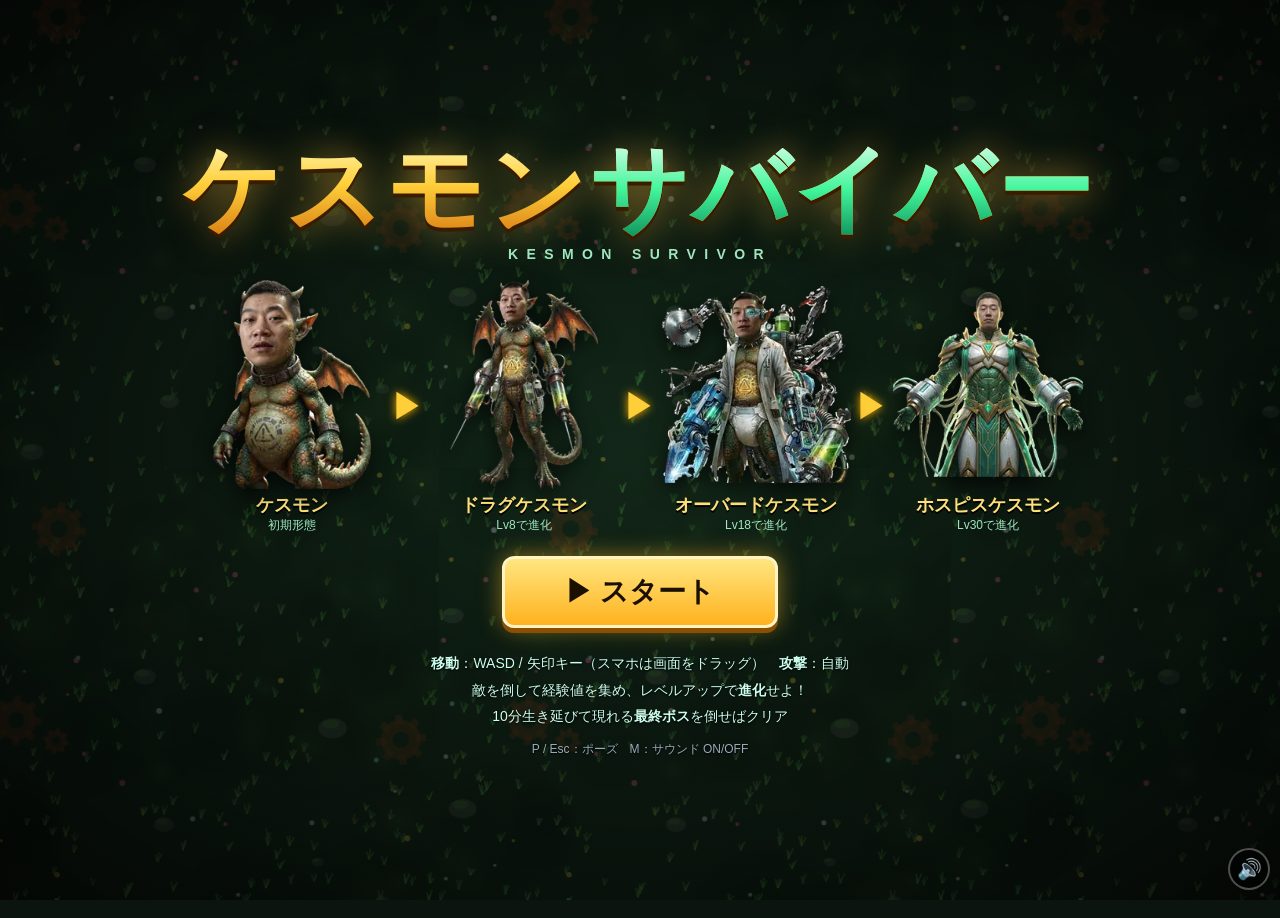
==== commit 27118652: "feat(v0.2.0): 操作性・視認性改善とお漏らしボム（うんち）の実装" ====
--- a/kesmon_survivor_canvas.html
+++ b/kesmon_survivor_canvas.html
@@ -274,6 +274,8 @@
     case 'beam': tone(300, 0.3, 'sawtooth', 0.08, 900); break;
     case 'kill': tone(320, 0.07, 'triangle', 0.06, -200); break;
     case 'boom': noise(0.5, 0.3); tone(90, 0.5, 'sine', 0.3, -50); break;
+    case 'poop': tone(240, 0.14, 'triangle', 0.14, -150); tone(130, 0.1, 'sine', 0.12, 60, 0.08); break;
+    case 'poopBoom': noise(0.38, 0.26); tone(110, 0.38, 'sawtooth', 0.22, -70); tone(220, 0.2, 'square', 0.12, -140, 0.05); break;
     case 'heal': [660, 880, 1100].forEach((f, i) => tone(f, 0.12, 'sine', 0.12, 0, i * 0.07)); break;
     case 'levelup': [523, 659, 784, 1047].forEach((f, i) => tone(f, 0.16, 'square', 0.09, 0, i * 0.07)); break;
     case 'select': tone(880, 0.08, 'square', 0.08); break;
@@ -387,15 +389,21 @@
       eyes(r * .35, -r * .1, r * .22);
       break;
     case 'bat':
+      g.lineJoin = 'round';
+      g.strokeStyle = '#4dff79'; g.lineWidth = 3;
       g.fillStyle = '#5b2a86';
       for (const sx of [-1, 1]) {
         g.beginPath(); g.moveTo(sx * r * .3, -r * .2);
         g.lineTo(sx * r * 1.4, -r * .8); g.lineTo(sx * r * 1.2, 0); g.lineTo(sx * r * 1.4, r * .3);
-        g.lineTo(sx * r * .9, r * .2); g.lineTo(sx * r * .3, r * .4); g.closePath(); g.fill();
+        g.lineTo(sx * r * .9, r * .2); g.lineTo(sx * r * .3, r * .4); g.closePath();
+        g.stroke(); g.fill();
       }
-      g.fillStyle = '#3d1a5c'; g.beginPath(); g.arc(0, 0, r * .6, 0, TAU); g.fill();
-      g.beginPath(); g.moveTo(-r * .45, -r * .4); g.lineTo(-r * .3, -r * .95); g.lineTo(-r * .1, -r * .5); g.fill();
-      g.beginPath(); g.moveTo(r * .45, -r * .4); g.lineTo(r * .3, -r * .95); g.lineTo(r * .1, -r * .5); g.fill();
+      g.fillStyle = '#3d1a5c';
+      g.beginPath();
+      g.moveTo(-r * .45, -r * .4); g.lineTo(-r * .3, -r * .95); g.lineTo(-r * .1, -r * .5);
+      g.moveTo(r * .45, -r * .4); g.lineTo(r * .3, -r * .95); g.lineTo(r * .1, -r * .5);
+      g.stroke(); g.fill();
+      g.beginPath(); g.arc(0, 0, r * .6, 0, TAU); g.stroke(); g.fill();
       glowEyes(r * .22, -r * .1, r * .13, '#ff3355');
       break;
     case 'ghost':
@@ -513,10 +521,12 @@
 /* ---------------- 武器 ---------------- */
 const STAT_LABEL = { dmg: 'ダメージ', n: '数', pierce: '貫通', cd: '間隔', area: '範囲', dur: '持続', spd: '回転速度' };
 const WEAPONS = {
-  fireball: { name: '火炎ブレス弾', icon: '🔥', stage: 0, max: 8, desc: '近くの敵へ火の玉を吐く',
-    stats: lv => ({ dmg: 11 + lv * 3.5, n: 1 + Math.floor(lv / 2), pierce: 1 + Math.floor(lv / 3), cd: Math.max(0.55, 1.15 - lv * 0.05) }) },
+  fireball: { name: '火炎ブレス弾', icon: '🔥', stage: 0, max: 8, desc: '進行方向へ火の玉を吐く（威力＆速射UP）',
+    stats: lv => ({ dmg: 16 + lv * 5, n: 1 + Math.floor(lv / 2), pierce: 1 + Math.floor((lv + 1) / 3), cd: Math.max(0.38, 0.88 - lv * 0.065) }) },
   tail: { name: '竜尾スラッシュ', icon: '🦎', stage: 0, max: 8, desc: '自分の周囲を一周する円形の弧で敵を薙ぎ払う',
     stats: lv => ({ dmg: 22 + lv * 10, area: 115, cd: Math.max(1.2, 2.8 - lv * 0.18) }) },
+  poop: { name: 'お漏らしボム', icon: '💩', stage: 0, max: 8, desc: '進行逆へうんち設置。踏めば集中爆破＆無敵！時間経過でも広範囲爆発',
+    stats: lv => ({ dmg: 42 + lv * 10, area: 105 + lv * 7, dur: 5.0 + lv * 0.2, cd: Math.max(5.5, 9.0 - lv * 0.4) }) },
   syringe: { name: '毒液シリンジ', icon: '💉', stage: 0, max: 8, evoOnly: true, desc: '注射器を投げ、毒沼を作る（進化ごとにLv+2）',
     stats: lv => ({ dmg: 7 + lv * 3.5, n: 1 + Math.floor(lv / 3), area: 42 + lv * 5, dur: 2.8 + lv * 0.25, cd: Math.max(0.85, 1.85 - lv * 0.08) }) },
   saw: { name: '回転メカソー', icon: '⚙️', stage: 1, max: 8, desc: '丸ノコが周囲を回り続け敵を切り刻む',
@@ -531,7 +541,6 @@
 const PASSIVES = {
   might:  { name: '闘争本能', icon: '💪', max: 5, desc: '攻撃力 +12%' },
   cd:     { name: '加速装置', icon: '⏱️', max: 5, desc: '攻撃間隔 -8%' },
-  speed:  { name: '俊足の鱗', icon: '👟', max: 5, desc: '移動速度 +10%' },
   hp:     { name: '強靭な肉体', icon: '❤️', max: 5, desc: '最大HP +25' },
   magnet: { name: '吸引の首輪', icon: '🧲', max: 5, desc: '回収範囲 +35%' },
   regen:  { name: '再生細胞', icon: '💚', max: 5, desc: 'HP自動回復 +0.8/秒' },
@@ -542,13 +551,15 @@
 /* ---------------- ゲーム状態 ---------------- */
 let S = null;
 let P = null;
+let sepTick = 0;
+const sortedEnemies = [];
 const xpFor = l => Math.floor(12 + l * 8 + Math.pow(l, 1.85));
 
 function newGame() {
   S = {
     state: 'play', t: 0, kills: 0, level: 1, xp: 0, xpNext: xpFor(1), stage: 0,
     weapons: [], passives: { regen: 1 }, enemies: [], projs: [], ebullets: [], gems: [], pickups: [],
-    effects: [], parts: [], texts: [], puddles: [],
+    effects: [], parts: [], texts: [], puddles: [], poops: [],
     spawnAcc: 0, bossFlags: {}, pendingLevels: 0, shake: 0, banner: null, evo: null, choices: [],
     finalBoss: null, cam: { x: 0, y: 0 },
   };
@@ -565,7 +576,7 @@
   const oldMax = P.maxHp;
   P.might = (1 + st * 0.15) * (1 + 0.12 * pl('might'));
   P.cd = 1 - 0.08 * pl('cd');
-  P.speed = (155 + st * 8) * (1 + 0.1 * pl('speed'));
+  P.speed = 155 + st * 8;
   P.maxHp = 100 + st * 30 + 25 * pl('hp');
   P.magnet = 80 * (1 + 0.35 * pl('magnet'));
   P.regen = 0.8 * pl('regen') + (st >= 3 ? 1.0 : 0);
@@ -583,15 +594,54 @@
   S.weapons.push(nw); return nw;
 }
 
+/* ---------------- ジェムスプライト事前キャッシュ（描画超軽量化） ---------------- */
+const GEM_SPRITES = {};
+(() => {
+  const tiers = [
+    { key: 3, col: '#ffe64d', glow: 'rgba(255,235,90,.58)', s: 12 },
+    { key: 2, col: '#ff4d79', glow: 'rgba(255,85,135,.52)', s: 10.5 },
+    { key: 1, col: '#4dff9a', glow: 'rgba(85,255,165,.48)', s: 9 },
+    { key: 0, col: '#4de6ff', glow: 'rgba(85,235,255,.48)', s: 9 },
+  ];
+  for (const t of tiers) {
+    const pad = 36;
+    const w = Math.ceil(t.s * 4 + pad);
+    const c = document.createElement('canvas'); c.width = c.height = w;
+    const g = c.getContext('2d');
+    const cx = w / 2, cy = w / 2, s = t.s;
+    // 背後オーラ
+    g.fillStyle = t.glow; g.beginPath(); g.arc(cx, cy, s * 2.0, 0, TAU); g.fill();
+    g.fillStyle = 'rgba(255,255,255,0.28)'; g.beginPath(); g.arc(cx, cy, s * 1.3, 0, TAU); g.fill();
+    // ダイヤ本体（太い黒フチ＋白ライン）
+    g.beginPath();
+    g.moveTo(cx, cy - s * 1.25); g.lineTo(cx + s * 0.95, cy); g.lineTo(cx, cy + s * 1.25); g.lineTo(cx - s * 0.95, cy);
+    g.closePath();
+    g.lineWidth = 4; g.strokeStyle = '#05100a'; g.stroke();
+    g.fillStyle = t.col; g.fill();
+    g.lineWidth = 1.2; g.strokeStyle = 'rgba(255,255,255,0.85)'; g.stroke();
+    // 白ハイライト
+    g.fillStyle = '#ffffff'; g.beginPath();
+    g.moveTo(cx, cy - s * 0.78); g.lineTo(cx + s * 0.45, cy - s * 0.08); g.lineTo(cx, cy + s * 0.22); g.lineTo(cx - s * 0.45, cy - s * 0.08);
+    g.closePath(); g.fill();
+    GEM_SPRITES[t.key] = { c, w };
+  }
+})();
+
 /* ---------------- 空間グリッド ---------------- */
 const CELL = 64;
 const grid = new Map();
+const gridPool = [];
 const gkey = (cx, cy) => (cx + 50000) * 100000 + (cy + 50000);
 function buildGrid() {
+  for (const a of grid.values()) { a.length = 0; gridPool.push(a); }
   grid.clear();
-  for (const e of S.enemies) {
+  const arr = S.enemies;
+  for (let i = 0; i < arr.length; i++) {
+    const e = arr[i]; if (e.dead) continue;
     const k = gkey(Math.floor(e.x / CELL), Math.floor(e.y / CELL));
-    let a = grid.get(k); if (!a) { a = []; grid.set(k, a); } a.push(e);
+    let a = grid.get(k);
+    if (!a) { a = gridPool.pop() || []; grid.set(k, a); }
+    a.push(e);
   }
 }
 function query(x, y, r, cb) {
@@ -609,9 +659,13 @@
 function nearestEnemies(n, maxD = 650) {
   const arr = [];
   const md2 = maxD * maxD;
-  for (const e of S.enemies) {
+  const enemies = S.enemies;
+  for (let i = 0; i < enemies.length; i++) {
+    const e = enemies[i];
     if (e.dead) continue;
-    const d2 = (e.x - P.x) ** 2 + (e.y - P.y) ** 2;
+    const dx = e.x - P.x, dy = e.y - P.y;
+    if (Math.abs(dx) > maxD || Math.abs(dy) > maxD) continue;
+    const d2 = dx * dx + dy * dy;
     if (d2 < md2) arr.push([d2, e]);
   }
   arr.sort((a, b) => a[0] - b[0]);
@@ -684,14 +738,24 @@
       case 'fireball':
         if (w.t <= 0) {
           w.t = st.cd * P.cd;
-          const targets = nearestEnemies(st.n);
+          const base = Math.atan2(P.fy, P.fx);
           for (let i = 0; i < st.n; i++) {
-            const tg = targets[i] || targets[0];
-            let a = tg ? Math.atan2(tg.y - P.y, tg.x - P.x) : Math.atan2(P.fy, P.fx) + (i - (st.n - 1) / 2) * 0.25;
-            if (tg && !targets[i]) a += (i - (st.n - 1) / 2) * 0.22;
-            S.projs.push({ kind: 'fire', x: P.x, y: P.y - 10, vx: Math.cos(a) * 430, vy: Math.sin(a) * 430, r: 9 * P.area, dmg: st.dmg, pierce: st.pierce, life: 1.5, hits: new Set() });
+            const a = base + (i - (st.n - 1) / 2) * 0.2;
+            S.projs.push({ kind: 'fire', x: P.x, y: P.y - 10, vx: Math.cos(a) * 485, vy: Math.sin(a) * 485, r: 10.5 * P.area, dmg: st.dmg, pierce: st.pierce, life: 1.4, hits: new Set() });
           }
           sfx('shoot');
+        }
+        break;
+      case 'poop':
+        if (w.t <= 0) {
+          w.t = st.cd * P.cd;
+          const bx = P.x - P.fx * 44, by = P.y - P.fy * 44;
+          S.poops.push({
+            x: bx, y: by, r: 22, blastR: st.area * P.area, dmg: st.dmg,
+            life: st.dur, max: st.dur, arm: 0.35, seed: Math.random() * 10
+          });
+          burst(bx, by, '#a86b2d', 6, 70);
+          sfx('poop');
         }
         break;
       case 'tail':
@@ -775,7 +839,12 @@
       case 'lightning':
         if (w.t <= 0) {
           w.t = st.cd * P.cd;
-          const vis = S.enemies.filter(e => !e.dead && Math.abs(e.x - P.x) < W / 2 + 20 && Math.abs(e.y - P.y) < H / 2 + 20);
+          const vis = [];
+          const hW = W / 2 + 20, hH = H / 2 + 20;
+          for (let j = 0; j < S.enemies.length; j++) {
+            const e = S.enemies[j];
+            if (!e.dead && Math.abs(e.x - P.x) < hW && Math.abs(e.y - P.y) < hH) vis.push(e);
+          }
           for (let i = 0; i < st.n && vis.length; i++) {
             const idx = Math.floor(Math.random() * vis.length);
             const e = vis.splice(idx, 1)[0];
@@ -911,14 +980,31 @@
     }
     if (d < e.r + P.r) damagePlayer(e.dmg);
   }
-  // 敵同士の押し合い
-  for (const e of S.enemies) {
+  // 敵同士の押し合い（直接セル参照＆偶奇分散で超高速化）
+  sepTick = 1 - sepTick;
+  const enemies = S.enemies;
+  for (let i = sepTick; i < enemies.length; i += 2) {
+    const e = enemies[i];
     if (e.dead || e.boss) continue;
-    query(e.x, e.y, e.r, o => {
-      if (o === e) return;
-      const dx = e.x - o.x, dy = e.y - o.y, rr = (e.r + o.r) * 0.9, d2 = dx * dx + dy * dy;
-      if (d2 < rr * rr && d2 > 0.01) { const d = Math.sqrt(d2), p = (rr - d) * 0.3; e.x += dx / d * p; e.y += dy / d * p; }
-    });
+    const cx = Math.floor(e.x / CELL), cy = Math.floor(e.y / CELL);
+    for (let ox = -1; ox <= 1; ox++) {
+      for (let oy = -1; oy <= 1; oy++) {
+        const cell = grid.get(gkey(cx + ox, cy + oy));
+        if (!cell) continue;
+        for (let j = 0; j < cell.length; j++) {
+          const o = cell[j];
+          if (o === e || o.dead) continue;
+          const dx = e.x - o.x, dy = e.y - o.y;
+          const rr = (e.r + o.r) * 0.9;
+          if (Math.abs(dx) > rr || Math.abs(dy) > rr) continue;
+          const d2 = dx * dx + dy * dy;
+          if (d2 < rr * rr && d2 > 0.01) {
+            const d = Math.sqrt(d2), p = (rr - d) * 0.45;
+            e.x += (dx / d) * p; e.y += (dy / d) * p;
+          }
+        }
+      }
+    }
   }
 
   // 弾
@@ -955,6 +1041,80 @@
   }
   S.puddles = S.puddles.filter(p => p.life > 0);
 
+  // うんち爆風による安全なノックバック方向（自分側へ敵を飛ばす事故を完全防止）
+  function poopBlastDir(e, m) {
+    let bx = e.x - m.x, by = e.y - m.y;
+    let bd = Math.hypot(bx, by) || 1;
+    bx /= bd; by /= bd;
+    let px = e.x - P.x, py = e.y - P.y;
+    let pd = Math.hypot(px, py) || 1;
+    px /= pd; py /= pd;
+    // うんちからの爆風がプレイヤーに近づける向き（内積が小さい/負）なら
+    // プレイヤーから遠ざかる方向＋横拡散ベクトルへ安全にリダイレクト
+    const dot = bx * px + by * py;
+    if (dot < 0.35) {
+      const perpX = bx - px * dot, perpY = by - py * dot;
+      let ox = px * 0.85 + perpX * 0.55;
+      let oy = py * 0.85 + perpY * 0.55;
+      const od = Math.hypot(ox, oy) || 1;
+      return [ox / od, oy / od];
+    }
+    return [bx, by];
+  }
+
+  // お漏らしボム（踏めば高威力集中爆破＆無敵、時間経過でも超広範囲自動爆発）
+  for (const m of S.poops) {
+    m.life -= dt;
+    if (m.arm > 0) m.arm -= dt;
+    const isStep = (m.arm <= 0) && ((P.x - m.x) ** 2 + (P.y - m.y) ** 2 < (P.r + m.r + 6) ** 2);
+    const isTimeout = m.life <= 0;
+
+    if (isStep) {
+      // 1) 自分で踏んだ時：集中爆破＋無敵＋ノックバック
+      m.life = 0;
+      m.exploded = true;
+      P.hurt = Math.max(P.hurt, 0.45); // 起爆時に短い無敵で包囲突破
+      S.shake = Math.max(S.shake, 12);
+      enemiesInCircle(m.x, m.y, m.blastR, e => {
+        const [dirX, dirY] = poopBlastDir(e, m);
+        const dmg = e.boss ? m.dmg * 0.55 : m.dmg;
+        hurtEnemy(e, dmg, dirX * 580, dirY * 580);
+      });
+      // 爆風内の敵弾もかき消す
+      for (const b of S.ebullets) {
+        if ((b.x - m.x) ** 2 + (b.y - m.y) ** 2 < m.blastR ** 2) b.life = 0;
+      }
+      S.effects.push({ kind: 'ring', x: m.x, y: m.y, r: m.blastR, col: '255,200,70', life: 0.38, max: 0.38 });
+      S.effects.push({ kind: 'ring', x: m.x, y: m.y, r: m.blastR * 0.68, col: '185,120,45', life: 0.28, max: 0.28 });
+      burst(m.x, m.y, '#ffd24d', 20, 260);
+      burst(m.x, m.y, '#a86b2d', 16, 190);
+      addText(m.x, m.y - 26, '💩BOOM!!', '#ffe066', 21);
+      sfx('poopBoom');
+    } else if (isTimeout && !m.exploded) {
+      // 2) 時間経過で時限発動：威力40%で広範囲に牽制
+      m.exploded = true;
+      const timedR = m.blastR * 1.35; // 範囲1.35倍
+      const timedDmg = m.dmg * 0.4;   // 威力40%（指定倍率）
+      S.shake = Math.max(S.shake, 8);
+      enemiesInCircle(m.x, m.y, timedR, e => {
+        const [dirX, dirY] = poopBlastDir(e, m);
+        const dmg = e.boss ? timedDmg * 0.5 : timedDmg;
+        hurtEnemy(e, dmg, dirX * 400, dirY * 400);
+      });
+      // 広範囲の敵弾を一掃
+      for (const b of S.ebullets) {
+        if ((b.x - m.x) ** 2 + (b.y - m.y) ** 2 < timedR ** 2) b.life = 0;
+      }
+      S.effects.push({ kind: 'ring', x: m.x, y: m.y, r: timedR, col: '255,225,120', life: 0.42, max: 0.42 });
+      S.effects.push({ kind: 'ring', x: m.x, y: m.y, r: timedR * 0.6, col: '190,140,60', life: 0.3, max: 0.3 });
+      burst(m.x, m.y, '#ffe27a', 16, 220);
+      burst(m.x, m.y, '#b07534', 12, 160);
+      addText(m.x, m.y - 26, '💩BURST!', '#ffd866', 17);
+      sfx('poopBoom');
+    }
+  }
+  S.poops = S.poops.filter(m => m.life > 0);
+
   // 敵弾
   for (const b of S.ebullets) {
     b.x += b.vx * dt; b.y += b.vy * dt; b.life -= dt;
@@ -1040,8 +1200,9 @@
   }
   return out.join(' / ');
 }
-function openLevelUp() {
+function openLevelUp(alreadyOpen = false) {
   S.state = 'levelup';
+  S.shake = 0;
   S.choices = buildChoices();
   sfx('levelup');
   const box = $('cards'); box.innerHTML = '';
@@ -1063,7 +1224,7 @@
     b.onclick = () => chooseCard(i);
     box.appendChild(b);
   });
-  $('levelup').classList.remove('hidden');
+  if (!alreadyOpen) $('levelup').classList.remove('hidden');
 }
 function chooseCard(i) {
   if (S.state !== 'levelup') return;
@@ -1073,13 +1234,24 @@
   else if (c.type === 'p') { S.passives[c.id] = pl(c.id) + 1; recalcStats(); }
   else if (c.type === 'heal') P.hp = Math.min(P.maxHp, P.hp + 50);
   else S.xp += S.xpNext * 0.3;
+  S.pendingLevels--;
+  if (S.pendingLevels > 0) {
+    if (S.stage < FORMS.length - 1 && S.level >= FORMS[S.stage + 1].lv) {
+      $('levelup').classList.add('hidden');
+      startEvolution();
+      return;
+    }
+    openLevelUp(true);
+    return;
+  }
   $('levelup').classList.add('hidden');
-  S.pendingLevels--;
+  last = performance.now();
+  if (AC.ctx && BGM.next < AC.ctx.currentTime) BGM.next = AC.ctx.currentTime + 0.05;
   S.state = 'play';
-  if (S.pendingLevels > 0) processLevelQueue();
 }
 function startEvolution() {
   S.state = 'evolve';
+  S.shake = 0;
   S.evo = { t: 0, from: S.stage, to: S.stage + 1, flashT: 0, sounded: false };
 }
 function finishEvolution() {
@@ -1103,6 +1275,8 @@
   S.effects.push({ kind: 'ring', x: P.x, y: P.y, r: 320, col: '255,255,200', life: 0.6, max: 0.6 });
   S.banner = { txt: `${FORMS[to].name} に進化！`, col: FORMS[to].color, life: 2.5 };
   S.evo = null;
+  last = performance.now();
+  if (AC.ctx && BGM.next < AC.ctx.currentTime) BGM.next = AC.ctx.currentTime + 0.05;
   S.state = 'play';
   if (S.pendingLevels > 0) processLevelQueue();
 }
@@ -1112,8 +1286,9 @@
   ctx.clearRect(0, 0, W, H);
   if (!S) { drawBg(performance.now() / 30, performance.now() / 50); return; }
   const cam = S.cam;
-  cam.x = P.x - W / 2 + (S.shake ? rand(-S.shake, S.shake) : 0);
-  cam.y = P.y - H / 2 + (S.shake ? rand(-S.shake, S.shake) : 0);
+  const shake = S.state === 'play' ? S.shake : 0;
+  cam.x = P.x - W / 2 + (shake ? rand(-shake, shake) : 0);
+  cam.y = P.y - H / 2 + (shake ? rand(-shake, shake) : 0);
   drawBg(cam.x, cam.y);
   ctx.save();
   ctx.translate(-cam.x, -cam.y);
@@ -1127,6 +1302,39 @@
     ctx.fillStyle = grd; ctx.beginPath(); ctx.arc(pd.x, pd.y, pd.r, 0, TAU); ctx.fill();
     ctx.fillStyle = `rgba(220,255,150,${a})`;
     for (let i = 0; i < 3; i++) { const bb = (S.t * 1.5 + i * 0.33 + pd.seed) % 1; ctx.beginPath(); ctx.arc(pd.x + Math.cos(i * 2.1 + pd.seed) * pd.r * 0.5, pd.y + Math.sin(i * 2.1 + pd.seed) * pd.r * 0.4, 2 + bb * 4, 0, TAU); ctx.fill(); }
+  }
+  // お漏らしボム（設置うんち）
+  for (const m of S.poops) {
+    const timedR = m.blastR * 1.35;
+    if (!inView(m.x, m.y, timedR)) continue;
+    const armed = m.arm <= 0;
+    const blink = m.life < 2.0 ? (Math.sin(S.t * 22) > 0 ? 1 : 0.35) : 1;
+    const pulse = 1 + Math.sin(S.t * 7 + m.seed) * 0.08;
+    ctx.save();
+    ctx.globalAlpha = blink;
+    // 外側：時限爆発の超広範囲ガイド円
+    ctx.strokeStyle = 'rgba(255,225,120,0.14)';
+    ctx.lineWidth = 1.5; ctx.setLineDash([4, 10]);
+    ctx.beginPath(); ctx.arc(m.x, m.y, timedR, 0, TAU); ctx.stroke();
+    // 内側：直接踏んだ時の高威力爆発範囲ガイド円
+    ctx.strokeStyle = armed ? 'rgba(255,215,80,0.32)' : 'rgba(200,200,200,0.15)';
+    ctx.lineWidth = 2; ctx.setLineDash([8, 8]);
+    ctx.beginPath(); ctx.arc(m.x, m.y, m.blastR, 0, TAU); ctx.stroke(); ctx.setLineDash([]);
+    // 踏む判定サークル（光る台座）
+    const grd = ctx.createRadialGradient(m.x, m.y, 2, m.x, m.y, m.r * 1.6 * pulse);
+    grd.addColorStop(0, armed ? 'rgba(255,230,90,0.75)' : 'rgba(180,180,180,0.35)');
+    grd.addColorStop(0.65, armed ? 'rgba(255,150,30,0.4)' : 'rgba(120,120,120,0.15)');
+    grd.addColorStop(1, 'rgba(0,0,0,0)');
+    ctx.fillStyle = grd; ctx.beginPath(); ctx.arc(m.x, m.y, m.r * 1.6 * pulse, 0, TAU); ctx.fill();
+    // 残り時間ゲージリング
+    ctx.strokeStyle = '#1a0f05'; ctx.lineWidth = 5;
+    ctx.beginPath(); ctx.arc(m.x, m.y, m.r, 0, TAU); ctx.stroke();
+    ctx.strokeStyle = armed ? '#ffdd44' : '#aaa'; ctx.lineWidth = 3;
+    ctx.beginPath(); ctx.arc(m.x, m.y, m.r, -Math.PI / 2, -Math.PI / 2 + TAU * (m.life / m.max)); ctx.stroke();
+    // 本体アイコン
+    ctx.font = '28px serif'; ctx.textAlign = 'center'; ctx.textBaseline = 'middle';
+    ctx.fillText('💩', m.x, m.y - 2 + Math.sin(S.t * 6 + m.seed) * 2);
+    ctx.restore();
   }
   // オーラ
   const aura = hasWeapon('aura');
@@ -1138,40 +1346,65 @@
     ctx.strokeStyle = 'rgba(255,240,170,0.5)'; ctx.lineWidth = 2; ctx.setLineDash([10, 8]); ctx.lineDashOffset = -S.t * 40;
     ctx.beginPath(); ctx.arc(P.x, P.y, r * pulse, 0, TAU); ctx.stroke(); ctx.setLineDash([]);
   }
-  // ジェム（視認性アップ：发光リング・黒縁・大型化・キラキラ演出）
-  for (const g of S.gems) {
-    if (!inView(g.x, g.y)) continue;
-    const col = g.v >= 25 ? '#ffe64d' : g.v >= 8 ? '#ff4d79' : g.v >= 3 ? '#4dff9a' : '#4de6ff';
-    const glow = g.v >= 25 ? 'rgba(255,230,77,.42)' : g.v >= 8 ? 'rgba(255,77,121,.38)' : g.v >= 3 ? 'rgba(77,255,154,.34)' : 'rgba(77,230,255,.34)';
-    const s = (g.v >= 25 ? 11 : g.v >= 8 ? 9.5 : 8) * (1 + Math.sin(S.t * 6 + g.x * 0.05) * 0.08);
-    const bob = Math.sin(S.t * 5 + (g.x + g.y) * 0.03) * 2.2;
-    const gx = g.x, gy = g.y + bob;
-    // 背後の発光オーラ
-    ctx.fillStyle = glow;
-    ctx.beginPath(); ctx.arc(gx, gy, s * 1.65, 0, TAU); ctx.fill();
-    // ダイヤ本体（太い黒フチ付きで暗い草の上でもくっきり見える）
-    ctx.beginPath();
-    ctx.moveTo(gx, gy - s * 1.25); ctx.lineTo(gx + s * 0.95, gy); ctx.lineTo(gx, gy + s * 1.25); ctx.lineTo(gx - s * 0.95, gy);
-    ctx.closePath();
-    ctx.lineWidth = 3; ctx.strokeStyle = '#05100a'; ctx.stroke();
-    ctx.fillStyle = col; ctx.fill();
-    // 内側の白いハイライト
-    ctx.fillStyle = '#ffffff';
-    ctx.beginPath();
-    ctx.moveTo(gx, gy - s * 0.75); ctx.lineTo(gx + s * 0.42, gy - s * 0.1); ctx.lineTo(gx, gy + s * 0.2); ctx.lineTo(gx - s * 0.42, gy - s * 0.1);
-    ctx.closePath(); ctx.fill();
-  }
-  // アイテム
-  ctx.font = '26px serif'; ctx.textAlign = 'center'; ctx.textBaseline = 'middle';
+  // ジェム（事前キャッシュスプライトで超高速描画）
+  const st7 = S.t * 7, st5 = S.t * 5;
+  for (let i = 0; i < S.gems.length; i++) {
+    const g = S.gems[i];
+    if (!inView(g.x, g.y, 40)) continue;
+    const tier = g.v >= 25 ? 3 : g.v >= 8 ? 2 : g.v >= 3 ? 1 : 0;
+    const sp = GEM_SPRITES[tier];
+    const pulse = 1 + Math.sin(st7 + g.x * 0.05) * 0.1;
+    const bob = Math.sin(st5 + (g.x + g.y) * 0.03) * 2.4;
+    const dw = sp.w * pulse, dh = sp.w * pulse;
+    ctx.drawImage(sp.c, g.x - dw / 2, g.y + bob - dh / 2, dw, dh);
+  }
+  // アイテム（肉・磁石：光の柱＋二重発光リング＋バウンスで視認性大幅アップ）
+  ctx.textAlign = 'center'; ctx.textBaseline = 'middle';
   for (const it of S.pickups) {
-    if (!inView(it.x, it.y)) continue;
-    const b = Math.sin(S.t * 5) * 3;
-    ctx.fillStyle = 'rgba(255,255,200,.25)'; ctx.beginPath(); ctx.arc(it.x, it.y + b, 18, 0, TAU); ctx.fill();
-    ctx.fillText(it.kind === 'meat' ? '🍖' : '🧲', it.x, it.y + b);
-  }
-  // 敵
-  const sorted = S.enemies.filter(e => inView(e.x, e.y, e.r * 2)).sort((a, b) => a.y - b.y);
-  for (const e of sorted) {
+    if (!inView(it.x, it.y, 100)) continue;
+    const isMeat = it.kind === 'meat';
+    const b = Math.sin(S.t * 5.5 + it.x) * 4;
+    const pulse = 1 + Math.sin(S.t * 8 + it.y) * 0.14;
+    const ix = it.x, iy = it.y + b;
+    // 上方に伸びる光のビーコン柱
+    const pillar = ctx.createLinearGradient(ix, iy - 58, ix, iy + 10);
+    pillar.addColorStop(0, 'rgba(255,255,255,0)');
+    pillar.addColorStop(0.7, isMeat ? 'rgba(110,255,150,0.38)' : 'rgba(100,220,255,0.38)');
+    pillar.addColorStop(1, isMeat ? 'rgba(255,230,100,0.7)' : 'rgba(180,245,255,0.7)');
+    ctx.fillStyle = pillar;
+    ctx.fillRect(ix - 12, iy - 58, 24, 68);
+    // 強い背面グロー
+    const grd = ctx.createRadialGradient(ix, iy, 2, ix, iy, 34 * pulse);
+    grd.addColorStop(0, '#ffffff');
+    grd.addColorStop(0.45, isMeat ? 'rgba(100,255,140,0.85)' : 'rgba(90,220,255,0.85)');
+    grd.addColorStop(1, 'rgba(0,0,0,0)');
+    ctx.fillStyle = grd;
+    ctx.beginPath(); ctx.arc(ix, iy, 34 * pulse, 0, TAU); ctx.fill();
+    // 黒縁＋白黄リング
+    ctx.lineWidth = 4; ctx.strokeStyle = '#05100a';
+    ctx.beginPath(); ctx.arc(ix, iy, 20 * pulse, 0, TAU); ctx.stroke();
+    ctx.lineWidth = 2.5; ctx.strokeStyle = isMeat ? '#a8ff78' : '#78e8ff';
+    ctx.beginPath(); ctx.arc(ix, iy, 20 * pulse, 0, TAU); ctx.stroke();
+    // アイコン＋ラベル
+    ctx.font = '30px serif';
+    ctx.fillText(isMeat ? '🍖' : '🧲', ix, iy);
+    ctx.font = '900 11px sans-serif';
+    ctx.lineWidth = 3; ctx.strokeStyle = '#000';
+    const lbl = isMeat ? 'HP回復' : '全回収';
+    ctx.strokeText(lbl, ix, iy - 26);
+    ctx.fillStyle = isMeat ? '#a8ff78' : '#8ef0ff';
+    ctx.fillText(lbl, ix, iy - 26);
+  }
+  // 敵（配列再利用でGCフリー化）
+  sortedEnemies.length = 0;
+  const allEnemies = S.enemies;
+  for (let i = 0; i < allEnemies.length; i++) {
+    const e = allEnemies[i];
+    if (inView(e.x, e.y, e.r * 2)) sortedEnemies.push(e);
+  }
+  sortedEnemies.sort((a, b) => a.y - b.y);
+  for (let i = 0; i < sortedEnemies.length; i++) {
+    const e = sortedEnemies[i];
     const sp = ESPR[e.type];
     const sc = e.r / ETYPES[e.type].r;
     const bob = Math.sin(S.t * 8 + e.seed);
@@ -1259,9 +1492,11 @@
         ctx.restore(); break;
       }
       case 'bolt': {
-        ctx.strokeStyle = `rgba(255,255,140,${k})`; ctx.lineWidth = 4; ctx.shadowColor = '#ffff66'; ctx.shadowBlur = 14;
-        ctx.beginPath(); f.pts.forEach(([x, y], i) => i ? ctx.lineTo(x, y) : ctx.moveTo(x, y)); ctx.stroke();
-        ctx.strokeStyle = `rgba(255,255,255,${k})`; ctx.lineWidth = 1.5; ctx.stroke(); ctx.shadowBlur = 0;
+        // shadowBlurの重いガウスぼかしを二重ストロークに置き換え高速化
+        ctx.beginPath(); f.pts.forEach(([x, y], i) => i ? ctx.lineTo(x, y) : ctx.moveTo(x, y));
+        ctx.strokeStyle = `rgba(255,240,100,${k * 0.45})`; ctx.lineWidth = 10; ctx.stroke();
+        ctx.strokeStyle = `rgba(255,255,160,${k * 0.9})`; ctx.lineWidth = 3.5; ctx.stroke();
+        ctx.strokeStyle = `rgba(255,255,255,${k})`; ctx.lineWidth = 1.5; ctx.stroke();
         ctx.fillStyle = `rgba(255,255,160,${k * 0.35})`; ctx.beginPath(); ctx.arc(f.x, f.y, f.r * (1.2 - k * 0.4), 0, TAU); ctx.fill();
         break;
       }
@@ -1276,11 +1511,16 @@
   // パーティクル
   for (const p of S.parts) { ctx.globalAlpha = Math.max(0, p.life / p.max); ctx.fillStyle = p.col; ctx.fillRect(p.x - p.r / 2, p.y - p.r / 2, p.r, p.r); }
   ctx.globalAlpha = 1;
-  // ダメージ数値
+  // ダメージ数値（フォントパースキャッシュ）
   ctx.textAlign = 'center'; ctx.textBaseline = 'middle';
-  for (const t of S.texts) {
+  let lastFontSize = -1;
+  for (let i = 0; i < S.texts.length; i++) {
+    const t = S.texts[i];
     ctx.globalAlpha = Math.min(1, t.life * 3);
-    ctx.font = `900 ${t.size}px sans-serif`;
+    if (t.size !== lastFontSize) {
+      ctx.font = `900 ${t.size}px sans-serif`;
+      lastFontSize = t.size;
+    }
     ctx.lineWidth = 3; ctx.strokeStyle = '#000'; ctx.strokeText(t.txt, t.x, t.y);
     ctx.fillStyle = t.col; ctx.fillText(t.txt, t.x, t.y);
   }
@@ -1464,19 +1704,27 @@
 function show(id) { ['title', 'levelup', 'pause', 'result'].forEach(s => $(s).classList.toggle('hidden', s !== id)); }
 function startGame() {
   audioInit(); bgmStart();
+  last = performance.now();
   newGame(); show(null);
 }
 function pauseGame() {
   S.state = 'pause';
+  S.shake = 0;
   const wl = S.weapons.map(w => `<span>${WEAPONS[w.id].icon} ${WEAPONS[w.id].name} Lv${w.lv}</span>`).join('');
   const pa = Object.keys(S.passives).map(id => `<span>${PASSIVES[id].icon} ${PASSIVES[id].name} Lv${S.passives[id]}</span>`).join('');
   $('pauseInfo').innerHTML = `<div>${FORMS[S.stage].name}（${FORMS[S.stage].title}） Lv${S.level}　⏱ ${fmtTime(S.t)}　💀 ${S.kills}</div><div class="wl">${wl}${pa}</div>`;
   show('pause');
 }
-function resumeGame() { S.state = 'play'; show(null); }
+function resumeGame() {
+  last = performance.now();
+  if (AC.ctx && BGM.next < AC.ctx.currentTime) BGM.next = AC.ctx.currentTime + 0.05;
+  S.state = 'play';
+  show(null);
+}
 function endGame(clear) {
   if (S.state === 'over') return;
   S.state = 'over';
+  S.shake = 0;
   sfx(clear ? 'clear' : 'over');
   setTimeout(() => {
     $('resultTitle').textContent = clear ? '🏆 GAME CLEAR!! 🏆' : 'GAME OVER';
@@ -1509,7 +1757,7 @@
 /* ---------------- メインループ ---------------- */
 let last = performance.now();
 function frame(now) {
-  const dt = Math.min(0.05, (now - last) / 1000); last = now;
+  const dt = Math.min(0.033, (now - last) / 1000); last = now;
   if (S) {
     if (S.state === 'play') update(dt);
     else if (S.state === 'evolve') S.evo.t += dt;
@@ -1526,4 +1774,4 @@
 
 </script>
 </body>
-</html>+</html>```
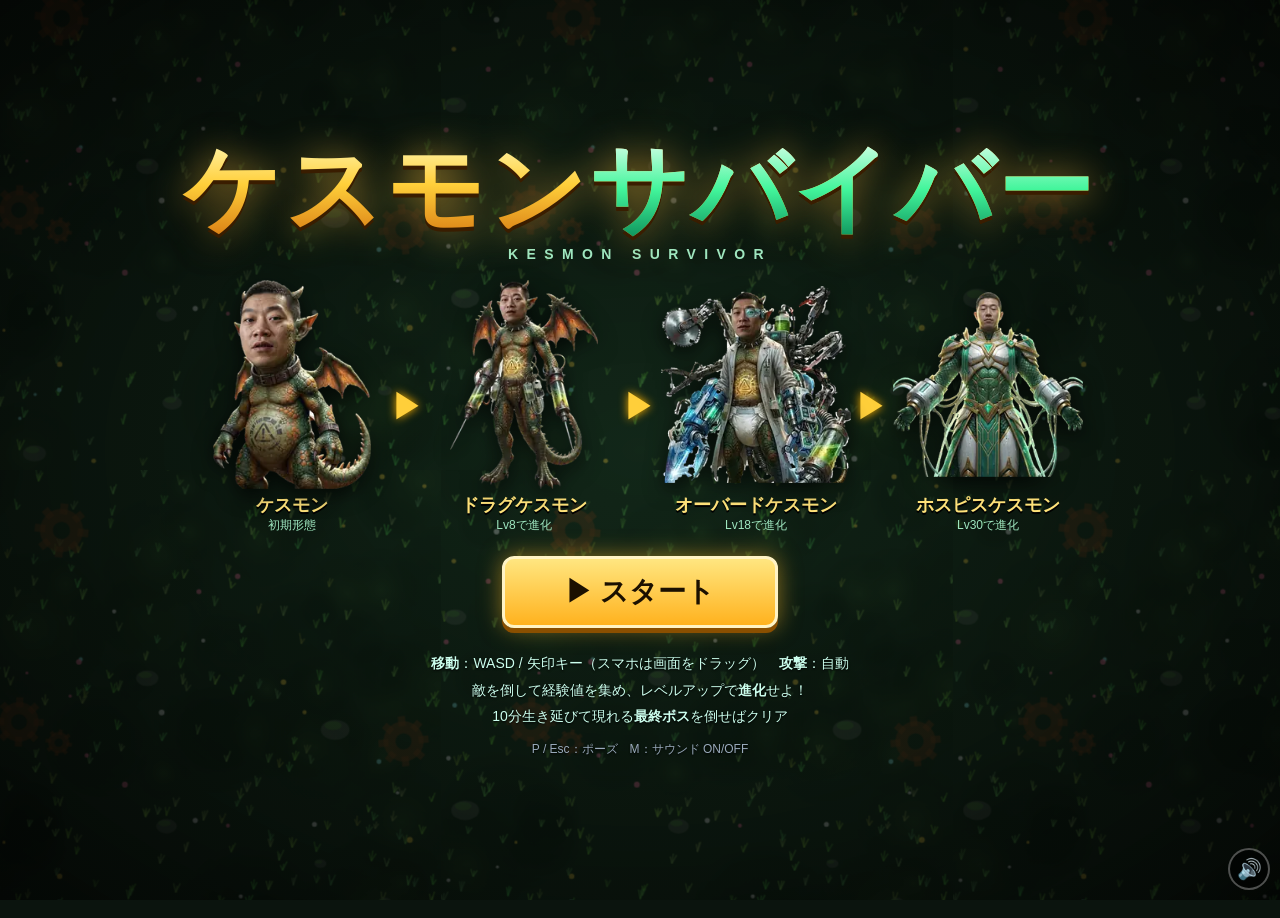
==== commit d8e6e12e: "feat(v0.3.0): サウンド・ききボイス（音声合成）演出の実装" ====
--- a/kesmon_survivor_canvas.html
+++ b/kesmon_survivor_canvas.html
@@ -314,6 +314,26 @@
   }, 50);
 }
 
+const START_VOICE = new Audio('[data-uri]');
+START_VOICE.volume = 0.85;
+function playStartVoice() {
+  if (AC.muted) return;
+  try {
+    START_VOICE.currentTime = 0;
+    START_VOICE.play().catch(() => {});
+  } catch (e) {}
+}
+
+const EVO1_VOICE = new Audio('[data-uri]');
+EVO1_VOICE.volume = 0.85;
+function playEvo1Voice() {
+  if (AC.muted) return;
+  try {
+    EVO1_VOICE.currentTime = 0;
+    EVO1_VOICE.play().catch(() => {});
+  } catch (e) {}
+}
+
 /* ---------------- 入力 ---------------- */
 const keys = {};
 const joy = { active: false, id: null, ox: 0, oy: 0, x: 0, y: 0 };
@@ -343,6 +363,8 @@
 
 function toggleMute() {
   AC.muted = !AC.muted;
+  START_VOICE.muted = AC.muted;
+  EVO1_VOICE.muted = AC.muted;
   $('muteBtn').textContent = AC.muted ? '🔇' : '🔊';
 }
 $('muteBtn').onclick = () => { audioInit(); toggleMute(); };
@@ -1681,7 +1703,11 @@
     }
     msg(`おや……？ ${from.name}の ようすが……！`, H - 70);
   } else {
-    if (!ev.sounded) { ev.sounded = true; sfx('evolve'); }
+    if (!ev.sounded) {
+      ev.sounded = true;
+      sfx('evolve');
+      if (ev.to === 1) playEvo1Voice();
+    }
     rays(to.color, 0.4, 0.25);
     rays('rgba(255,255,220,.5)', -0.25, 0.25);
     const sc = Math.min(1, 0.7 + (t - 3) * 1.2);
@@ -1703,7 +1729,7 @@
 /* ---------------- 画面遷移 ---------------- */
 function show(id) { ['title', 'levelup', 'pause', 'result'].forEach(s => $(s).classList.toggle('hidden', s !== id)); }
 function startGame() {
-  audioInit(); bgmStart();
+  audioInit(); bgmStart(); playStartVoice();
   last = performance.now();
   newGame(); show(null);
 }
@@ -1774,4 +1800,4 @@
 
 </script>
 </body>
-</html>```
+</html>```
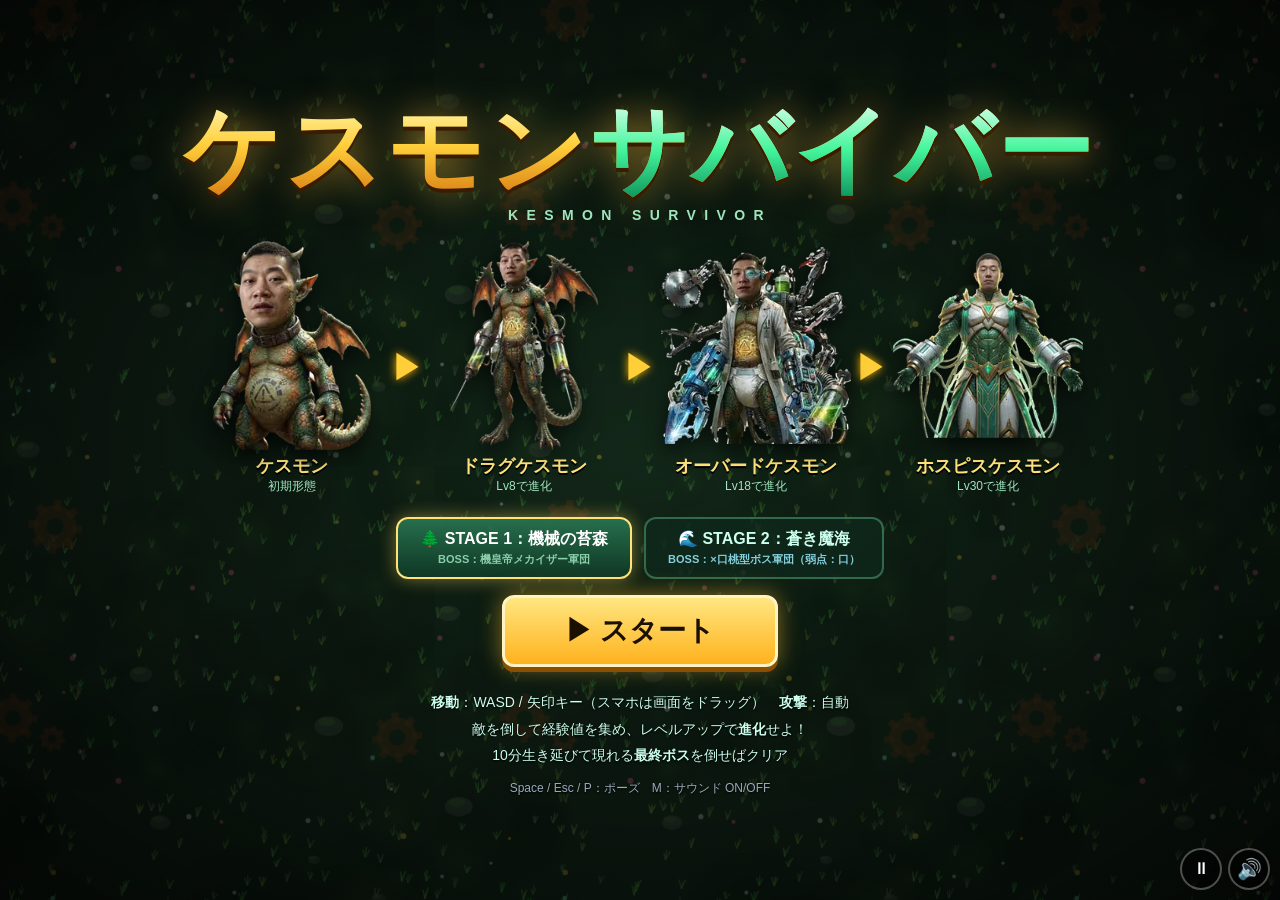
==== commit 0328e3aa: "feat(v1.0.0): STAGE 2「蒼き魔海」と桃型×口ボス軍団の実装＆完成版" ====
--- a/kesmon_survivor_canvas.html
+++ b/kesmon_survivor_canvas.html
@@ -41,7 +41,19 @@
 .btn:active { transform: translateY(3px); box-shadow: 0 2px 0 #8a4f00; }
 .btn.big { font-size: 28px; padding: 14px 60px; }
 .btn.ghost { background: rgba(255,255,255,.08); color: #fff; border-color: rgba(255,255,255,.4); box-shadow: none; }
-.btns { display: flex; gap: 14px; justify-content: center; margin-top: 18px; }
+.btns { display: flex; gap: 14px; justify-content: center; margin-top: 18px; flex-wrap: wrap; }
+
+.stage-select { display: flex; gap: 12px; justify-content: center; margin: 0 0 16px; flex-wrap: wrap; }
+.stage-btn { font: inherit; font-weight: 900; font-size: 16px; padding: 10px 22px; border-radius: 12px; cursor: pointer;
+  color: #cfe; background: rgba(15,40,28,.75); border: 2px solid rgba(120,230,170,.35); transition: all .12s;
+  display: flex; flex-direction: column; align-items: center; gap: 2px; min-width: 210px; }
+.stage-btn .st-sub { font-size: 11px; font-weight: 700; color: #9fe7c0; opacity: .85; }
+.stage-btn:hover { transform: translateY(-2px); border-color: #ffe27a; }
+.stage-btn.active { color: #fff; background: linear-gradient(180deg, rgba(40,115,80,.95), rgba(16,56,38,.95));
+  border-color: #ffe27a; box-shadow: 0 0 18px rgba(255,220,90,.45); }
+.stage-btn.sea.active { background: linear-gradient(180deg, rgba(25,115,165,.95), rgba(10,50,85,.95));
+  border-color: #6ef2ff; box-shadow: 0 0 18px rgba(80,230,255,.5); }
+.stage-btn.sea .st-sub { color: #9beeff; }
 
 .howto { margin-top: 22px; color: #cfe; font-size: 14px; line-height: 1.9; text-shadow: 0 1px 2px #000; }
 .small { font-size: 12px; color: #9ab; margin-top: 8px; }
@@ -67,13 +79,28 @@
 .card .ds { font-size: 13px; color: #cde; margin-top: 3px; }
 .card .key { font-size: 12px; color: #9ab; }
 
-#pauseInfo, #resultInfo { font-size: 16px; line-height: 1.9; }
-#pauseInfo .wl { display: flex; flex-wrap: wrap; gap: 8px; justify-content: center; margin-top: 8px; }
-#pauseInfo .wl span { background: rgba(255,255,255,.08); border-radius: 8px; padding: 4px 10px; font-size: 14px; }
-.result-img { height: 180px; filter: drop-shadow(0 6px 12px rgba(0,0,0,.8)); margin-bottom: 8px; }
+#pauseInfo, #resultInfo { font-size: 16px; line-height: 1.8; }
+.result-img { height: 160px; filter: drop-shadow(0 6px 12px rgba(0,0,0,.8)); margin-bottom: 6px; }
+
+/* 取得装備スロット（HUDスタイル） */
+.inv-box { margin: 12px auto 6px; padding: 10px 14px; background: rgba(0,0,0,.45); border: 1.5px solid rgba(255,255,255,.12); border-radius: 12px; display: inline-flex; flex-direction: column; gap: 8px; max-width: 90%; }
+.inv-box .inv-title { font-size: 12px; font-weight: 900; color: #ffd86a; letter-spacing: 1px; }
+.inv-row { display: flex; flex-wrap: wrap; gap: 8px; justify-content: center; align-items: center; }
+.inv-slot { display: flex; flex-direction: column; align-items: center; justify-content: center; width: 44px; height: 44px;
+  background: rgba(10,22,16,.85); border: 1.5px solid rgba(255,215,90,.7); border-radius: 8px; box-shadow: 0 3px 6px rgba(0,0,0,.5); position: relative; transition: transform .1s; }
+.inv-slot:hover { transform: translateY(-2px) scale(1.06); }
+.inv-slot .icon { font-size: 20px; line-height: 1; }
+.inv-slot .lv { font-size: 9.5px; font-weight: 900; color: #ffe27a; margin-top: 2px; }
+.inv-slot.max { border-color: #ff9d3b; box-shadow: 0 0 8px rgba(255,160,50,.5); }
+.inv-slot.max .lv { color: #ff5566; }
+.inv-slot.passive { width: 38px; height: 38px; border-color: rgba(100,190,255,.65); }
+.inv-slot.passive .icon { font-size: 16px; }
+.inv-slot.passive .lv { color: #9fd0ff; font-size: 9px; }
+.inv-slot.passive.max { border-color: #6ee2ff; box-shadow: 0 0 6px rgba(110,226,255,.45); }
 
 .mute { position: fixed; right: 10px; bottom: 10px; z-index: 20; width: 42px; height: 42px; border-radius: 50%;
-  border: 2px solid rgba(255,255,255,.3); background: rgba(0,0,0,.45); color: #fff; font-size: 20px; cursor: pointer; }
+  border: 2px solid rgba(255,255,255,.3); background: rgba(0,0,0,.45); color: #fff; font-size: 20px; cursor: pointer; display: flex; align-items: center; justify-content: center; }
+.pause-btn { right: 58px; font-size: 17px; }
 
 </style>
 </head>
@@ -86,12 +113,22 @@
     <h1 class="logo">ケスモン<span>サバイバー</span></h1>
     <p class="sub">KESMON SURVIVOR</p>
     <div class="evo-line" id="evoLine"></div>
+    <div class="stage-select" id="stageSelect">
+      <button type="button" class="stage-btn active" data-map="1">
+        <span>🌲 STAGE 1：機械の苔森</span>
+        <span class="st-sub">BOSS：機皇帝メカイザー軍団</span>
+      </button>
+      <button type="button" class="stage-btn sea" data-map="2">
+        <span>🌊 STAGE 2：蒼き魔海</span>
+        <span class="st-sub">BOSS：×口桃型ボス軍団（弱点：口）</span>
+      </button>
+    </div>
     <button id="startBtn" class="btn big">▶ スタート</button>
     <div class="howto">
       <p><b>移動</b>：WASD / 矢印キー（スマホは画面をドラッグ）　<b>攻撃</b>：自動</p>
       <p>敵を倒して経験値を集め、レベルアップで<b>進化</b>せよ！</p>
       <p>10分生き延びて現れる<b>最終ボス</b>を倒せばクリア</p>
-      <p class="small">P / Esc：ポーズ　M：サウンド ON/OFF</p>
+      <p class="small">Space / Esc / P：ポーズ　M：サウンド ON/OFF</p>
     </div>
   </div>
 </div>
@@ -124,12 +161,14 @@
     <img id="resultImg" class="result-img" alt="">
     <div id="resultInfo"></div>
     <div class="btns">
+      <button id="nextStageBtn" class="btn hidden">🌊 ステージ2へ</button>
       <button id="retryBtn" class="btn">もう一度</button>
       <button id="toTitleBtn" class="btn ghost">タイトルへ</button>
     </div>
   </div>
 </div>
 
+<button id="pauseBtn" class="mute pause-btn" title="ポーズ (Space / Esc)">⏸</button>
 <button id="muteBtn" class="mute" title="サウンド (M)">🔊</button>
 
 <script>
@@ -290,7 +329,7 @@
     case 'clear': [523, 659, 784, 1047, 1319, 1568, 2093].forEach((f, i) => tone(f, 0.3, 'square', 0.1, 0, i * 0.12)); break;
   }
 }
-// BGM（簡易チップチューン）
+// BGM（動的テンポ＆ボス戦緊迫ビート対応チップチューン）
 const BGM = { timer: null, step: 0, next: 0 };
 const midi = n => 440 * Math.pow(2, (n - 69) / 12);
 const PROG = [[45, 52, 57, 60], [41, 48, 53, 57], [43, 50, 55, 59], [40, 47, 52, 56]];
@@ -300,16 +339,21 @@
   BGM.timer = setInterval(() => {
     if (!AC.ctx) return;
     const playing = S && (S.state === 'play');
+    const hasBoss = !!(S && S.enemies && S.enemies.some(e => e.boss && !e.dead));
+    const pinch = !!(P && P.hp / P.maxHp < 0.35);
+    const intense = hasBoss || pinch;
+    const stepDur = intense ? 0.108 : 0.13;
     while (BGM.next < AC.ctx.currentTime + 0.25) {
       const s = BGM.step, d = BGM.next - AC.ctx.currentTime;
       if (playing && !AC.muted) {
         const ch = PROG[Math.floor(s / 16) % 4];
-        if (s % 2 === 0) tone(midi(ch[0] - 12), 0.2, 'triangle', 0.16, 0, d);
-        tone(midi(ch[s % 4] + 12), 0.09, 'square', 0.025, 0, d);
-        if (s % 4 === 0) noise(0.04, 0.05, d);
-        if (s % 8 === 4) noise(0.1, 0.07, d);
+        if (s % 2 === 0) tone(midi(ch[0] - 12), intense ? 0.15 : 0.2, 'triangle', intense ? 0.2 : 0.16, 0, d);
+        else if (intense) tone(midi(ch[0]), 0.08, 'sawtooth', 0.08, 0, d); // ボス戦ベースオクターブ刻み
+        tone(midi(ch[s % 4] + 12), 0.09, 'square', intense ? 0.035 : 0.025, 0, d);
+        if (s % 4 === 0 || (intense && s % 2 === 0)) noise(0.04, intense ? 0.06 : 0.05, d);
+        if (s % 8 === 4) noise(0.1, intense ? 0.09 : 0.07, d);
       }
-      BGM.step++; BGM.next += 0.13;
+      BGM.step++; BGM.next += stepDur;
     }
   }, 50);
 }
@@ -340,7 +384,11 @@
 addEventListener('keydown', e => {
   keys[e.code] = true;
   if (e.code === 'KeyM') toggleMute();
-  if ((e.code === 'Escape' || e.code === 'KeyP') && S) {
+  // タイトルまたはゲームオーバー時の Space / Enter スタート・リトライ
+  if (e.code === 'Space' || e.code === 'Enter') {
+    if (!S || S.state === 'over') { startGame(); e.preventDefault(); return; }
+  }
+  if ((e.code === 'Escape' || e.code === 'KeyP' || e.code === 'Space') && S) {
     if (S.state === 'play') pauseGame(); else if (S.state === 'pause') resumeGame();
   }
   if (S && S.state === 'levelup') {
@@ -368,17 +416,37 @@
   $('muteBtn').textContent = AC.muted ? '🔇' : '🔊';
 }
 $('muteBtn').onclick = () => { audioInit(); toggleMute(); };
+$('pauseBtn').onclick = () => { if (!S) return; if (S.state === 'play') pauseGame(); else if (S.state === 'pause') resumeGame(); };
 
 /* ---------------- 敵定義 ---------------- */
+const PEACH_SPECS = [
+  { tier: 0, bType: 'peach0', mType: 'mpeach0', name: 'マッドピーチ',       mName: 'ミニマッドピーチ',
+    cLight: '#ffb8d6', cMid: '#ff4f93', cDark: '#8c1243', stroke: '#4a0722', leaf: '#5ce669', eye: '#ffee33', cross: '#fff0f7', bullet: '#ff6ba8' },
+  { tier: 1, bType: 'peach1', mType: 'mpeach1', name: 'アビスピーチ',       mName: 'ミニアビスピーチ',
+    cLight: '#99ffff', cMid: '#1ec8e8', cDark: '#0b446e', stroke: '#04223a', leaf: '#ffd166', eye: '#ff3b6b', cross: '#e0ffff', bullet: '#38e8ff' },
+  { tier: 2, bType: 'peach2', mType: 'mpeach2', name: 'ベノムピーチ',       mName: 'ミニベノムピーチ',
+    cLight: '#e5a8ff', cMid: '#9d4edd', cDark: '#3c096c', stroke: '#1f033b', leaf: '#6fffe9', eye: '#aaff33', cross: '#ffe66d', bullet: '#c77dff' },
+  { tier: 3, bType: 'peach3', mType: 'mpeach3', name: '桃皇帝ゼノピーチ',   mName: 'ミニゼノピーチ',
+    cLight: '#ff8a95', cMid: '#e6193c', cDark: '#470310', stroke: '#ffd54a', leaf: '#ffd54a', eye: '#00ffcc', cross: '#ffe66d', bullet: '#ff3366', crown: true },
+];
 const ETYPES = {
-  slime:  { name: 'スライム', hp: 15,    speed: 52, dmg: 6,  r: 14, xp: 1 },
-  bat:    { name: 'コウモリ', hp: 11,    speed: 92, dmg: 5,  r: 12, xp: 1 },
-  ghost:  { name: 'ゴースト', hp: 32,    speed: 68, dmg: 8,  r: 16, xp: 2 },
-  gear:   { name: 'ギアボット', hp: 58,  speed: 48, dmg: 11, r: 18, xp: 3 },
-  knight: { name: 'リザードナイト', hp: 100, speed: 64, dmg: 14, r: 19, xp: 5 },
-  golem:  { name: '苔ゴーレム', hp: 230, speed: 38, dmg: 18, r: 30, xp: 9 },
-  boss:   { name: 'スチームゴーレム', hp: 2800, speed: 62, dmg: 24, r: 54, xp: 80, boss: true },
-  fboss:  { name: '機皇帝メカイザー', hp: 32000, speed: 58, dmg: 35, r: 72, xp: 0, boss: true },
+  slime:   { name: 'スライム', hp: 15,    speed: 52, dmg: 6,  r: 14, xp: 1 },
+  bat:     { name: 'コウモリ', hp: 11,    speed: 92, dmg: 5,  r: 12, xp: 1 },
+  ghost:   { name: 'ゴースト', hp: 32,    speed: 68, dmg: 8,  r: 16, xp: 2 },
+  gear:    { name: 'ギアボット', hp: 58,  speed: 48, dmg: 11, r: 18, xp: 3 },
+  knight:  { name: 'リザードナイト', hp: 100, speed: 64, dmg: 14, r: 19, xp: 5 },
+  golem:   { name: '苔ゴーレム', hp: 230, speed: 38, dmg: 18, r: 30, xp: 9 },
+  boss:    { name: 'スチームゴーレム', hp: 2800, speed: 62, dmg: 24, r: 54, xp: 80, boss: true },
+  fboss:   { name: '機皇帝メカイザー', hp: 32000, speed: 58, dmg: 35, r: 72, xp: 0, boss: true, finalBoss: true },
+  // ステージ2：桃型×口ボス（4段階）＆召喚される小型同種エネミー
+  peach0:  { name: 'マッドピーチ',     hp: 1950,  speed: 58, dmg: 22, r: 54, xp: 85,  boss: true, peachBoss: true, tier: 0 },
+  peach1:  { name: 'アビスピーチ',     hp: 4600,  speed: 60, dmg: 26, r: 60, xp: 130, boss: true, peachBoss: true, tier: 1 },
+  peach2:  { name: 'ベノムピーチ',     hp: 8400,  speed: 62, dmg: 31, r: 66, xp: 190, boss: true, peachBoss: true, tier: 2 },
+  peach3:  { name: '桃皇帝ゼノピーチ', hp: 16800, speed: 60, dmg: 35, r: 74, xp: 0,   boss: true, peachBoss: true, finalBoss: true, tier: 3 },
+  mpeach0: { name: 'ミニマッドピーチ', hp: 185,   speed: 70, dmg: 10, r: 19, xp: 6,   peachMinion: true, tier: 0 },
+  mpeach1: { name: 'ミニアビスピーチ', hp: 420,   speed: 74, dmg: 14, r: 20, xp: 10,  peachMinion: true, tier: 1 },
+  mpeach2: { name: 'ミニベノムピーチ', hp: 760,   speed: 78, dmg: 18, r: 22, xp: 15,  peachMinion: true, tier: 2 },
+  mpeach3: { name: 'ミニゼノピーチ',   hp: 1200,  speed: 82, dmg: 22, r: 24, xp: 22,  peachMinion: true, tier: 3 },
 };
 const ESPR = {};
 function makeEnemySprite(type) {
@@ -498,12 +566,120 @@
       for (let i = -3; i <= 3; i++) { g.beginPath(); g.moveTo(i * r * .1 - r * .05, r * .5); g.lineTo(i * r * .1, r * .68); g.lineTo(i * r * .1 + r * .05, r * .5); g.fill(); }
       break;
     }
+    case 'peach0':
+    case 'peach1':
+    case 'peach2':
+    case 'peach3':
+    case 'mpeach0':
+    case 'mpeach1':
+    case 'mpeach2':
+    case 'mpeach3': {
+      const d = ETYPES[type];
+      const sp = PEACH_SPECS[d.tier];
+      const isBoss = !!d.peachBoss;
+      // 皇帝冠（最終ボスのみ）
+      if (sp.crown && isBoss) {
+        g.fillStyle = '#ffd54a';
+        g.strokeStyle = '#6e3b00';
+        g.lineWidth = 2.5;
+        g.beginPath();
+        g.moveTo(-r * .45, -r * .78);
+        g.lineTo(-r * .58, -r * 1.28);
+        g.lineTo(-r * .2, -r * .95);
+        g.lineTo(0, -r * 1.38);
+        g.lineTo(r * .2, -r * .95);
+        g.lineTo(r * .58, -r * 1.28);
+        g.lineTo(r * .45, -r * .78);
+        g.closePath();
+        g.fill(); g.stroke();
+      }
+      // 茎と2枚の桃の葉
+      g.fillStyle = '#5c3818';
+      g.fillRect(-r * .07, -r * 1.08, r * .14, r * .3);
+      for (const sx of [-1, 1]) {
+        g.save();
+        g.translate(sx * r * .08, -r * .9);
+        g.rotate(sx * 0.48);
+        g.fillStyle = sp.leaf;
+        g.strokeStyle = '#143d1b';
+        g.lineWidth = isBoss ? 2.5 : 1.5;
+        g.beginPath();
+        g.ellipse(sx * r * .28, -r * .05, r * .3, r * .14, 0, 0, TAU);
+        g.fill(); g.stroke();
+        g.restore();
+      }
+      // 桃型のシルエット本体（上がツンと尖り・中央に割れ目・ふっくらした左右の果肉）
+      grd = g.createRadialGradient(-r * .28, -r * .25, r * .08, 0, r * .05, r * 1.15);
+      grd.addColorStop(0, sp.cLight);
+      grd.addColorStop(0.55, sp.cMid);
+      grd.addColorStop(1, sp.cDark);
+      g.fillStyle = grd;
+      g.beginPath();
+      g.moveTo(0, -r * .92); // 桃の先端（上部の尖り）
+      g.bezierCurveTo(r * .55, -r * .88, r * 1.14, -r * .32, r * 1.02, r * .32);
+      g.bezierCurveTo(r * .92, r * .86, r * .35, r * 1.02, 0, r * .88); // 底のくぼみ
+      g.bezierCurveTo(-r * .35, r * 1.02, -r * .92, r * .86, -r * 1.02, r * .32);
+      g.bezierCurveTo(-r * 1.14, -r * .32, -r * .55, -r * .88, 0, -r * .92);
+      g.closePath();
+      g.fill();
+      g.strokeStyle = sp.stroke;
+      g.lineWidth = isBoss ? 4 : 2;
+      g.stroke();
+      // 桃特有の縦の割れ目ライン（クリース）
+      g.strokeStyle = sp.cDark;
+      g.lineWidth = isBoss ? 3 : 1.5;
+      g.beginPath();
+      g.moveTo(0, -r * .88);
+      g.quadraticCurveTo(-r * .16, -r * .25, -r * .04, r * .12);
+      g.stroke();
+      // ツヤのハイライト
+      g.fillStyle = 'rgba(255,255,255,0.35)';
+      g.beginPath();
+      g.ellipse(-r * .42, -r * .36, r * .22, r * .12, -0.5, 0, TAU);
+      g.fill();
+      // 目（威圧感のある発光アイ）
+      for (const sx of [-1, 1]) {
+        g.fillStyle = '#1a0510';
+        g.beginPath();
+        g.ellipse(sx * r * .36, -r * .14, r * .16, r * .12, sx * 0.25, 0, TAU);
+        g.fill();
+      }
+      glowEyes(r * .35, -r * .14, r * .09, sp.eye);
+      // 弱点の口（バッテン印 ×）
+      const my = r * .38;
+      const mr = r * (isBoss ? .31 : .26);
+      // 口の暗部ベース
+      g.fillStyle = '#1c0410';
+      g.beginPath();
+      g.ellipse(0, my, mr * 1.15, mr * 0.88, 0, 0, TAU);
+      g.fill();
+      g.strokeStyle = sp.cross;
+      g.lineWidth = isBoss ? 2.2 : 1.2;
+      g.stroke();
+      // バッテン印（×）
+      const xs = mr * 0.78;
+      const yul = mr * 0.62;
+      g.lineCap = 'round';
+      g.strokeStyle = '#000';
+      g.lineWidth = isBoss ? 9 : 4.5;
+      g.beginPath();
+      g.moveTo(-xs, my - yul); g.lineTo(xs, my + yul);
+      g.moveTo(xs, my - yul);  g.lineTo(-xs, my + yul);
+      g.stroke();
+      g.strokeStyle = sp.cross;
+      g.lineWidth = isBoss ? 5.5 : 2.8;
+      g.beginPath();
+      g.moveTo(-xs, my - yul); g.lineTo(xs, my + yul);
+      g.moveTo(xs, my - yul);  g.lineTo(-xs, my + yul);
+      g.stroke();
+      break;
+    }
   }
   ESPR[type] = { img: c, white: whiteSilhouette(c), s };
 }
 Object.keys(ETYPES).forEach(makeEnemySprite);
 
-/* ---------------- 背景タイル ---------------- */
+/* ---------------- 背景タイル（ステージ1：森 / ステージ2：海） ---------------- */
 const BG = (() => {
   const s = 512, c = document.createElement('canvas'); c.width = c.height = s;
   const g = c.getContext('2d');
@@ -540,20 +716,77 @@
   return { c, s, pat: ctx.createPattern(c, 'repeat') };
 })();
 
+const BG_SEA = (() => {
+  const s = 512, c = document.createElement('canvas'); c.width = c.height = s;
+  const g = c.getContext('2d');
+  g.fillStyle = '#0c354d'; g.fillRect(0, 0, s, s);
+  let seed = 23; const rnd = () => (seed = (seed * 16807) % 2147483647) / 2147483647;
+  // 海底の濃淡・浅瀬の光の揺らぎ
+  for (let i = 0; i < 65; i++) {
+    const x = rnd() * s, y = rnd() * s, r = 24 + rnd() * 68;
+    const grd = g.createRadialGradient(x, y, 0, x, y, r);
+    grd.addColorStop(0, rnd() > .45 ? 'rgba(30,130,170,.35)' : 'rgba(6,28,46,.45)');
+    grd.addColorStop(1, 'rgba(0,0,0,0)');
+    g.fillStyle = grd; g.fillRect(x - r, y - r, r * 2, r * 2);
+  }
+  // 水面のコースティクス（光の網目・さざ波）
+  for (let i = 0; i < 90; i++) {
+    const x = rnd() * s, y = rnd() * s, w = 18 + rnd() * 38;
+    g.strokeStyle = `rgba(120,230,255,${0.12 + rnd() * 0.16})`;
+    g.lineWidth = 1.6;
+    g.beginPath();
+    g.moveTo(x - w / 2, y);
+    g.quadraticCurveTo(x, y - 5 - rnd() * 5, x + w / 2, y);
+    g.stroke();
+  }
+  // 海藻・サンゴ草
+  for (let i = 0; i < 160; i++) {
+    const x = rnd() * s, y = rnd() * s;
+    g.strokeStyle = `rgba(${30 + rnd() * 50},${160 + rnd() * 70},${140 + rnd() * 70},.52)`;
+    g.lineWidth = 1.8;
+    for (let k = 0; k < 2; k++) {
+      g.beginPath(); g.moveTo(x, y);
+      g.quadraticCurveTo(x + (k ? 4 : -4), y - 6, x + (k - .5) * 4, y - 11 - rnd() * 7);
+      g.stroke();
+    }
+  }
+  // サンゴ・貝殻・ヒトデ
+  for (let i = 0; i < 16; i++) {
+    const x = rnd() * s, y = rnd() * s, r = 5 + rnd() * 7;
+    g.fillStyle = rnd() > .5 ? 'rgba(255,120,160,.55)' : 'rgba(255,190,110,.55)';
+    g.beginPath();
+    for (let k = 0; k < 5; k++) {
+      const a = k * TAU / 5 - Math.PI / 2;
+      g.lineTo(x + Math.cos(a) * r, y + Math.sin(a) * r);
+      g.lineTo(x + Math.cos(a + TAU / 10) * r * .45, y + Math.sin(a + TAU / 10) * r * .45);
+    }
+    g.closePath(); g.fill();
+  }
+  // 泡・発光プランクトン
+  for (let i = 0; i < 55; i++) {
+    const x = rnd() * s, y = rnd() * s, r = 1.5 + rnd() * 3.5;
+    g.strokeStyle = 'rgba(190,245,255,.55)';
+    g.lineWidth = 1.2;
+    g.beginPath(); g.arc(x, y, r, 0, TAU); g.stroke();
+    g.fillStyle = 'rgba(220,255,255,.22)'; g.fill();
+  }
+  return { c, s, pat: ctx.createPattern(c, 'repeat') };
+})();
+
 /* ---------------- 武器 ---------------- */
 const STAT_LABEL = { dmg: 'ダメージ', n: '数', pierce: '貫通', cd: '間隔', area: '範囲', dur: '持続', spd: '回転速度' };
 const WEAPONS = {
-  fireball: { name: '火炎ブレス弾', icon: '🔥', stage: 0, max: 8, desc: '進行方向へ火の玉を吐く（威力＆速射UP）',
-    stats: lv => ({ dmg: 16 + lv * 5, n: 1 + Math.floor(lv / 2), pierce: 1 + Math.floor((lv + 1) / 3), cd: Math.max(0.38, 0.88 - lv * 0.065) }) },
+  fireball: { name: '火炎ブレス弾', icon: '🔥', stage: 0, max: 8, desc: '進行方向へ火の玉を吐く（威力＆貫通＆ノックバックUP）',
+    stats: lv => ({ dmg: 16 + lv * 5, n: 1 + Math.floor(lv / 2), pierce: 2 + Math.floor(lv / 2), cd: Math.max(0.38, 0.88 - lv * 0.065) }) },
   tail: { name: '竜尾スラッシュ', icon: '🦎', stage: 0, max: 8, desc: '自分の周囲を一周する円形の弧で敵を薙ぎ払う',
     stats: lv => ({ dmg: 22 + lv * 10, area: 115, cd: Math.max(1.2, 2.8 - lv * 0.18) }) },
   poop: { name: 'お漏らしボム', icon: '💩', stage: 0, max: 8, desc: '進行逆へうんち設置。踏めば集中爆破＆無敵！時間経過でも広範囲爆発',
     stats: lv => ({ dmg: 42 + lv * 10, area: 105 + lv * 7, dur: 5.0 + lv * 0.2, cd: Math.max(5.5, 9.0 - lv * 0.4) }) },
-  syringe: { name: '毒液シリンジ', icon: '💉', stage: 0, max: 8, evoOnly: true, desc: '注射器を投げ、毒沼を作る（進化ごとにLv+2）',
+  syringe: { name: '毒液シリンジ', icon: '💉', stage: 0, max: 8, evoOnly: true, desc: '注射器を投げ毒沼生成（※進化ボーナス限定でLv+2強化）',
     stats: lv => ({ dmg: 7 + lv * 3.5, n: 1 + Math.floor(lv / 3), area: 42 + lv * 5, dur: 2.8 + lv * 0.25, cd: Math.max(0.85, 1.85 - lv * 0.08) }) },
   saw: { name: '回転メカソー', icon: '⚙️', stage: 1, max: 8, desc: '丸ノコが周囲を回り続け敵を切り刻む',
     stats: lv => ({ dmg: 11 + lv * 5, n: 1 + Math.floor((lv + 1) / 2), area: 80 + lv * 5, spd: 3.4 + lv * 0.2 }) },
-  laser: { name: 'メカアームレーザー', icon: '🔫', stage: 2, max: 8, desc: '極太の貫通レーザーを発射',
+  laser: { name: 'メカアームレーザー', icon: '🔫', stage: 2, max: 8, desc: '極太の閃光レーザーを一閃照射（貫通）',
     stats: lv => ({ dmg: 32 + lv * 12, n: lv >= 6 ? 4 : lv >= 3 ? 2 : 1, area: 16 + lv * 2.5, cd: Math.max(0.9, 2.1 - lv * 0.1) }) },
   aura: { name: '聖光オーラ', icon: '✨', stage: 3, max: 8, desc: '周囲の敵を絶えず焼き、鈍足にする',
     stats: lv => ({ dmg: 9 + lv * 5, area: 88 + lv * 10 }) },
@@ -573,19 +806,21 @@
 /* ---------------- ゲーム状態 ---------------- */
 let S = null;
 let P = null;
+let selectedMap = 1;
 let sepTick = 0;
 const sortedEnemies = [];
 const xpFor = l => Math.floor(12 + l * 8 + Math.pow(l, 1.85));
 
-function newGame() {
+function newGame(mapId = selectedMap) {
+  selectedMap = mapId;
   S = {
-    state: 'play', t: 0, kills: 0, level: 1, xp: 0, xpNext: xpFor(1), stage: 0,
+    state: 'play', map: mapId, t: 0, kills: 0, level: 1, xp: 0, xpNext: xpFor(1), stage: 0,
     weapons: [], passives: { regen: 1 }, enemies: [], projs: [], ebullets: [], gems: [], pickups: [],
     effects: [], parts: [], texts: [], puddles: [], poops: [],
-    spawnAcc: 0, bossFlags: {}, pendingLevels: 0, shake: 0, banner: null, evo: null, choices: [],
+    spawnAcc: 0, clusterAng: 0, clusterT: 0, bossFlags: {}, pendingLevels: 0, shake: 0, banner: null, evo: null, choices: [],
     finalBoss: null, cam: { x: 0, y: 0 },
   };
-  P = S.player = { x: 0, y: 0, hp: 100, maxHp: 100, r: 20, fx: 1, fy: 0, face: 1, hurt: 0, moving: false, anim: 0 };
+  P = S.player = { x: 0, y: 0, hp: 100, maxHp: 100, r: 20, fx: 1, fy: 0, face: 1, hurt: 0, moving: false, anim: 0, speedBoost: 0, superAura: 0 };
   recalcStats();
   P.hp = P.maxHp;
   const fb = addWeapon('fireball');
@@ -600,7 +835,7 @@
   P.cd = 1 - 0.08 * pl('cd');
   P.speed = 155 + st * 8;
   P.maxHp = 100 + st * 30 + 25 * pl('hp');
-  P.magnet = 80 * (1 + 0.35 * pl('magnet'));
+  P.magnet = 100 * (1 + 0.35 * pl('magnet'));
   P.regen = 0.8 * pl('regen') + (st >= 3 ? 1.0 : 0);
   P.area = 1 + 0.12 * pl('area');
   P.armor = pl('armor') * 2;
@@ -708,11 +943,46 @@
 }
 
 /* ---------------- ダメージ処理 ---------------- */
-function hurtEnemy(e, dmg, kx = 0, ky = 0) {
+// 桃型ボスの口（×印）弱点判定：下部正面にある×口(mx, my)付近または口側の角度からの攻撃のみ弱点ヒット
+function isPeachMouthHit(e, hx, hy) {
+  const mx = e.x, my = e.y + e.r * 0.38;
+  const sx = hx !== undefined ? hx : P.x;
+  const sy = hy !== undefined ? hy : P.y;
+  const distToMouth = Math.hypot(sx - mx, sy - my);
+  if (distToMouth <= e.r * 0.66) return true;
+  const dx = sx - e.x, dy = sy - e.y;
+  // ボスの正面下側（×口がある側）からの攻撃なら弱点にヒット
+  if (dy > e.r * 0.05 && Math.abs(dx) <= dy * 1.45) return true;
+  return false;
+}
+
+function hurtEnemy(e, dmg, kx = 0, ky = 0, hx, hy, weakOverride) {
   if (e.dead) return;
   dmg *= P.might * rand(0.9, 1.1);
-  const crit = Math.random() < 0.08;
+  let crit = Math.random() < 0.08;
   if (crit) dmg *= 2;
+
+  if (e.peachBoss) {
+    const isWeak = weakOverride !== undefined ? weakOverride : isPeachMouthHit(e, hx, hy);
+    const mx = e.x, my = e.y + e.r * 0.38;
+    if (isWeak) {
+      // 弱点の「×口」にヒット！ダメージがしっかり通り特効演出
+      dmg *= 1.25;
+      e.hp -= dmg; e.flash = 0.1; e.mouthFlash = 0.16;
+      addText(mx, my - 8, '×' + Math.round(dmg), crit ? '#ffea00' : '#ff9e3d', crit ? 22 : 18);
+      if (Math.random() < 0.45) burst(mx, my, '#ffea70', 4, 110);
+      sfx('hit');
+    } else {
+      // 他の部位（果肉・上部・背面）はダメージが通りにくい（82%軽減）
+      dmg = Math.max(1, dmg * 0.18);
+      e.hp -= dmg; e.flash = 0.04;
+      addText(hx !== undefined ? hx : e.x, (hy !== undefined ? hy : e.y) - e.r * 0.6, Math.round(dmg), '#8fa6b8', 12);
+      sfx('hit');
+    }
+    if (e.hp <= 0) killEnemy(e);
+    return;
+  }
+
   e.hp -= dmg; e.flash = 0.09;
   if (!e.boss) { e.kx += kx; e.ky += ky; }
   addText(e.x, e.y - e.r, Math.round(dmg), crit ? '#ffdd33' : '#fff', crit ? 19 : 14);
@@ -723,24 +993,36 @@
   e.dead = true; S.kills++;
   burst(e.x, e.y, e.boss ? '#ffb347' : '#b6ff9a', e.boss ? 40 : 7, e.boss ? 300 : 140);
   sfx(e.boss ? 'boom' : 'kill');
-  if (e.type === 'fboss') { S.shake = 25; setTimeout(() => endGame(true), 1200); return; }
+  if (e.finalBoss || e.type === 'fboss') { S.shake = 25; setTimeout(() => endGame(true), 1200); return; }
   if (e.boss) {
     S.shake = 16;
-    for (let i = 0; i < 20; i++) dropGem(e.x + rand(-60, 60), e.y + rand(-60, 60), Math.ceil(e.xp / 20));
+    for (let i = 0; i < 20; i++) {
+      const a = Math.random() * TAU, sp = rand(80, 220);
+      dropGem(e.x, e.y, Math.ceil(e.xp / 20), Math.cos(a) * sp, Math.sin(a) * sp);
+    }
     S.pickups.push({ x: e.x, y: e.y, kind: 'meat' });
     S.pickups.push({ x: e.x + 30, y: e.y, kind: 'magnet' });
     return;
   }
-  dropGem(e.x, e.y, e.xp);
+  // 敵撃破時にジェムが自機方向へ勢いよく弾む（目に見える初速ポップ＆回収動線）
+  const toP = Math.atan2(P.y - e.y, P.x - e.x) + rand(-0.35, 0.35);
+  const sp = rand(260, 380);
+  dropGem(e.x, e.y, e.xp, Math.cos(toP) * sp, Math.sin(toP) * sp);
+  // ボスに召喚された小型の同種敵は必ず回復アイテム（肉）を落とす
+  if (e.alwaysDropMeat || e.peachMinion) {
+    S.pickups.push({ x: e.x, y: e.y, kind: 'meat' });
+    addText(e.x, e.y - 22, '🍖回復!', '#7dff9a', 14);
+    return;
+  }
   const r = Math.random();
   if (r < 0.0088) S.pickups.push({ x: e.x, y: e.y, kind: 'meat' });
   else if (r < 0.0108) S.pickups.push({ x: e.x, y: e.y, kind: 'magnet' });
 }
-function dropGem(x, y, v) {
+function dropGem(x, y, v, vx = 0, vy = 0) {
   if (S.gems.length > 500) {
     const g = S.gems[Math.floor(Math.random() * S.gems.length)]; g.v += v; return;
   }
-  S.gems.push({ x, y, v, mag: false, sp: 0 });
+  S.gems.push({ x, y, v, vx, vy, mag: false, sp: 0 });
 }
 function damagePlayer(d) {
   if (P.hurt > 0 || S.state !== 'play') return;
@@ -786,7 +1068,7 @@
           const r = st.area * P.area;
           enemiesInCircle(P.x, P.y, r, e => {
             const a = Math.atan2(e.y - P.y, e.x - P.x);
-            hurtEnemy(e, st.dmg, Math.cos(a) * 320, Math.sin(a) * 320);
+            hurtEnemy(e, st.dmg, Math.cos(a) * 320, Math.sin(a) * 320, P.x, P.y);
           });
           S.effects.push({ kind: 'slash', x: P.x, y: P.y, r, dir: P.face, life: 0.28, max: 0.28, follow: true });
           tone(220, 0.16, 'sawtooth', 0.06, -120);
@@ -799,7 +1081,10 @@
           const targets = nearestEnemies(st.n, 420);
           for (let i = 0; i < st.n; i++) {
             let tx, ty;
-            if (targets[i]) { tx = targets[i].x; ty = targets[i].y; }
+            if (targets[i]) {
+              tx = targets[i].x;
+              ty = targets[i].peachBoss ? targets[i].y + targets[i].r * 0.38 : targets[i].y;
+            }
             else { const a = Math.random() * TAU, r = rand(80, 220); tx = P.x + Math.cos(a) * r; ty = P.y + Math.sin(a) * r; }
             const a = Math.atan2(ty - P.y, tx - P.x), dist = Math.hypot(tx - P.x, ty - P.y);
             const life = Math.max(0.25, dist / 380);
@@ -819,7 +1104,7 @@
           enemiesInCircle(sx, sy, sr, e => {
             if (e.sawCd > 0) return;
             e.sawCd = 0.45;
-            hurtEnemy(e, st.dmg, Math.cos(a) * 200, Math.sin(a) * 200);
+            hurtEnemy(e, st.dmg, Math.cos(a) * 200, Math.sin(a) * 200, sx, sy);
             if (Math.random() < 0.3) burst(sx, sy, '#ffe9a0', 3, 120);
           });
         }
@@ -829,7 +1114,7 @@
         if (w.t <= 0) {
           w.t = st.cd * P.cd;
           const tg = nearestEnemies(1)[0];
-          const base = tg ? Math.atan2(tg.y - P.y, tg.x - P.x) : Math.atan2(P.fy, P.fx);
+          const base = tg ? Math.atan2((tg.peachBoss ? tg.y + tg.r * 0.38 : tg.y) - P.y, tg.x - P.x) : Math.atan2(P.fy, P.fx);
           const angs = st.n === 4 ? [0, Math.PI / 2, Math.PI, Math.PI * 1.5] : st.n === 2 ? [0, Math.PI] : [0];
           const len = 900, hw = st.area * P.area / 2;
           for (const da of angs) {
@@ -840,9 +1125,17 @@
               const proj = ex * cx + ey * cy;
               if (proj < 0 || proj > len) continue;
               const perp = Math.abs(ex * cy - ey * cx);
-              if (perp < hw + e.r) hurtEnemy(e, st.dmg, cx * 120, cy * 120);
+              if (perp < hw + e.r) {
+                let weakHit = undefined;
+                if (e.peachBoss) {
+                  const mx = e.x - P.x, my = (e.y + e.r * 0.38) - P.y;
+                  const mPerp = Math.abs(mx * cy - my * cx);
+                  weakHit = mPerp < hw + e.r * 0.36;
+                }
+                hurtEnemy(e, st.dmg, cx * 120, cy * 120, P.x + cx * proj, P.y + cy * proj, weakHit);
+              }
             }
-            S.effects.push({ kind: 'beam', x: P.x, y: P.y, a, len, w: hw * 2, life: 0.3, max: 0.3 });
+            S.effects.push({ kind: 'beam', x: P.x, y: P.y, a, len, w: hw * 2, life: 0.16, max: 0.16 });
           }
           sfx('beam');
         }
@@ -853,8 +1146,8 @@
         w.tick -= dt;
         enemiesInCircle(P.x, P.y, r, e => { e.slow = Math.min(e.slow, 0.55); });
         if (w.tick <= 0) {
-          w.tick = 0.35;
-          enemiesInCircle(P.x, P.y, r, e => hurtEnemy(e, st.dmg, 0, 0));
+          w.tick = 0.35 * P.cd;
+          enemiesInCircle(P.x, P.y, r, e => hurtEnemy(e, st.dmg, 0, 0, P.x, P.y));
         }
         break;
       }
@@ -871,11 +1164,12 @@
             const idx = Math.floor(Math.random() * vis.length);
             const e = vis.splice(idx, 1)[0];
             const ar = (st.area || 65) * P.area;
-            enemiesInCircle(e.x, e.y, ar, o => hurtEnemy(o, st.dmg, 0, 0));
-            const pts = []; let y = e.y - 500, x = e.x;
-            while (y < e.y) { pts.push([x, y]); y += rand(25, 50); x = e.x + rand(-22, 22); }
-            pts.push([e.x, e.y]);
-            S.effects.push({ kind: 'bolt', pts, x: e.x, y: e.y, r: ar, life: 0.3, max: 0.3 });
+            const bx = e.x, by = e.peachBoss && P.y > e.y ? e.y + e.r * 0.38 : e.y;
+            enemiesInCircle(bx, by, ar, o => hurtEnemy(o, st.dmg, 0, 0, bx, by));
+            const pts = []; let y = by - 500, x = bx;
+            while (y < by) { pts.push([x, y]); y += rand(25, 50); x = bx + rand(-22, 22); }
+            pts.push([bx, by]);
+            S.effects.push({ kind: 'bolt', pts, x: bx, y: by, r: ar, life: 0.3, max: 0.3 });
           }
           sfx('zap');
         }
@@ -898,28 +1192,52 @@
 function spawnEnemy(type, x, y, mult) {
   const d = ETYPES[type];
   if (x === undefined) {
-    const a = Math.random() * TAU, R = Math.hypot(W, H) / 2 + 50;
+    // 65%は波のようにまとまって押し寄せるクラスタ方向から、35%は全方位から散発的に湧く
+    let a;
+    if (Math.random() < 0.65) {
+      a = S.clusterAng + rand(-0.7, 0.7);
+    } else {
+      a = Math.random() * TAU;
+    }
+    const R = Math.hypot(W, H) / 2 + 50;
     x = P.x + Math.cos(a) * R; y = P.y + Math.sin(a) * R;
   }
-  const hs = mult !== undefined ? mult : (1 + S.t / 120 + Math.pow(S.t / 220, 1.6));
+  // 敵HP曲線のマイルド化（後半の極端なHPインフレを抑制）
+  const hs = mult !== undefined ? mult : (1 + S.t / 150 + Math.pow(S.t / 270, 1.32));
   const e = { type, x, y, r: d.r, hp: d.hp * hs, maxHp: d.hp * hs, speed: d.speed * rand(0.9, 1.1),
-    dmg: d.dmg * (1 + S.t / 500), xp: d.xp, boss: !!d.boss, name: d.name,
-    kx: 0, ky: 0, flash: 0, seed: Math.random() * 10, sawCd: 0, ai: 0, ai2: 0, dash: 0, slow: 1, dead: false };
+    dmg: (d.peachBoss || d.peachMinion) ? d.dmg : d.dmg * (1 + S.t / 500),
+    xp: d.xp, boss: !!d.boss, peachBoss: !!d.peachBoss, peachMinion: !!d.peachMinion,
+    finalBoss: !!d.finalBoss, tier: d.tier, name: d.name,
+    kx: 0, ky: 0, flash: 0, mouthFlash: 0, sumTimer: 1.5,
+    seed: Math.random() * 10, sawCd: 0, ai: 0, ai2: 0, dash: 0, slow: 1, dead: false };
   S.enemies.push(e); return e;
 }
 function updateSpawns(dt) {
   const t = S.t;
+  // クラスタ湧き角度の定期更新（5〜9秒ごとに主攻勢の方角が変化）
+  S.clusterT -= dt;
+  if (S.clusterT <= 0) {
+    S.clusterAng = Math.random() * TAU;
+    S.clusterT = rand(5, 9);
+  }
   if (!S.finalBoss) {
     const rate = 2.2 + t / 18 + Math.pow(t / 130, 2);
     const cap = Math.min(550, 120 + t * 1.1);
     S.spawnAcc += rate * dt;
     while (S.spawnAcc >= 1) { S.spawnAcc--; if (S.enemies.length < cap) spawnEnemy(pickType(t)); }
-    // 包囲ウェーブ
+    // 包囲ウェーブ（全周リングだが、脱出用の約50度の隙間を空けてプレイヤースキルで抜けられるように）
     const wv = Math.floor(t / 75);
     if (wv > 0 && !S.bossFlags['w' + wv]) {
       S.bossFlags['w' + wv] = true;
       const type = t > 360 ? 'ghost' : 'bat', n = 22 + wv * 5, R = Math.hypot(W, H) / 2 + 30;
-      for (let i = 0; i < n; i++) { const a = i / n * TAU; spawnEnemy(type, P.x + Math.cos(a) * R, P.y + Math.sin(a) * R); }
+      const gap = Math.random() * TAU, gapW = 0.9;
+      for (let i = 0; i < n; i++) {
+        const a = i / n * TAU;
+        let diff = Math.abs(a - gap);
+        if (diff > Math.PI) diff = TAU - diff;
+        if (diff < gapW / 2) continue; // 脱出スリット
+        spawnEnemy(type, P.x + Math.cos(a) * R, P.y + Math.sin(a) * R);
+      }
       S.banner = { txt: '敵の大群が迫る！', col: '#ff8a5c', life: 2 };
     }
   } else {
@@ -929,16 +1247,28 @@
   BOSS_TIMES.forEach((bt, i) => {
     if (t >= bt && !S.bossFlags['b' + i]) {
       S.bossFlags['b' + i] = true;
-      const names = ['スチームゴーレム', 'マッドサイボーグ', '暗黒ドラゴンマシン'];
-      const b = spawnEnemy('boss', undefined, undefined, 1 + i * 1.6);
-      b.name = names[i]; b.r = 54 + i * 6;
-      S.banner = { txt: `⚠ BOSS ${names[i]} 出現！`, col: '#ff4d4d', life: 3 };
+      if (S.map === 2) {
+        const sp = PEACH_SPECS[i];
+        spawnEnemy(sp.bType, undefined, undefined, 1);
+        S.banner = { txt: `⚠ BOSS ${sp.name} 出現！（弱点：×口）`, col: sp.cLight, life: 3.5 };
+      } else {
+        const names = ['スチームゴーレム', 'マッドサイボーグ', '暗黒ドラゴンマシン'];
+        const b = spawnEnemy('boss', undefined, undefined, 1 + i * 1.6);
+        b.name = names[i]; b.r = 54 + i * 6;
+        S.banner = { txt: `⚠ BOSS ${names[i]} 出現！`, col: '#ff4d4d', life: 3 };
+      }
       sfx('warning');
     }
   });
   if (t >= 600 && !S.finalBoss) {
-    S.finalBoss = spawnEnemy('fboss', undefined, undefined, 1);
-    S.banner = { txt: '⚠ 最終ボス 機皇帝メカイザー 降臨！', col: '#ff3bd6', life: 4 };
+    if (S.map === 2) {
+      const sp = PEACH_SPECS[3];
+      S.finalBoss = spawnEnemy(sp.bType, undefined, undefined, 1);
+      S.banner = { txt: `⚠ 最終ボス ${sp.name} 降臨！（弱点：×口）`, col: '#ff4d79', life: 4 };
+    } else {
+      S.finalBoss = spawnEnemy('fboss', undefined, undefined, 1);
+      S.banner = { txt: '⚠ 最終ボス 機皇帝メカイザー 降臨！', col: '#ff3bd6', life: 4 };
+    }
     sfx('warning');
   }
 }
@@ -958,12 +1288,18 @@
   }
   const ml = Math.hypot(mx, my);
   P.moving = ml > 0.05;
+  if (P.speedBoost > 0) P.speedBoost -= dt;
+  if (P.superAura > 0) P.superAura -= dt;
+  const curSpd = P.speed * (P.speedBoost > 0 ? 1.3 : 1.0);
   if (P.moving) {
     if (ml > 1) { mx /= ml; my /= ml; }
-    P.x += mx * P.speed * dt; P.y += my * P.speed * dt;
+    P.x += mx * curSpd * dt; P.y += my * curSpd * dt;
     const n = Math.hypot(mx, my); P.fx = mx / n; P.fy = my / n;
     if (Math.abs(mx) > 0.1) P.face = mx > 0 ? 1 : -1;
     P.anim += dt;
+    if (P.speedBoost > 0 && Math.random() < 0.35) {
+      S.parts.push({ x: P.x + rand(-8, 8), y: P.y + 10, vx: -mx * 60, vy: -my * 60, life: 0.25, max: 0.25, col: '#ffe659', r: 2.5 });
+    }
   }
   P.hurt -= dt;
   if (P.regen > 0) P.hp = Math.min(P.maxHp, P.hp + P.regen * dt);
@@ -980,17 +1316,59 @@
     let sp = e.speed * e.slow; e.slow = 1;
     if (e.boss) {
       e.ai += dt; e.ai2 += dt;
-      if (e.dash > 0) { e.dash -= dt; sp *= 3.2; }
-      else if (e.ai > 4.5) { e.ai = 0; e.dash = 0.6; }
-      const fin = e.type === 'fboss';
-      if (e.ai2 > (fin ? 2.2 : 3.6)) {
-        e.ai2 = 0;
-        const n = fin ? 18 : 10, off = Math.random() * TAU;
-        for (let i = 0; i < n; i++) {
-          const a = off + i / n * TAU;
-          S.ebullets.push({ x: e.x, y: e.y, vx: Math.cos(a) * 150, vy: Math.sin(a) * 150, r: 8, dmg: e.dmg * 0.6, life: 6, col: fin ? '#ff5ae0' : '#ff7a2a' });
+      if (e.dash > 0) { e.dash -= dt; sp *= 3.0; }
+      else if (e.ai > 4.5) { e.ai = 0; e.dash = 0.58; }
+      const fin = !!e.finalBoss || e.type === 'fboss';
+      if (e.peachBoss) {
+        const pSpec = PEACH_SPECS[e.tier];
+        if (e.mouthFlash > 0) e.mouthFlash -= dt;
+        // 弾幕発射（×口から放つ）
+        if (e.ai2 > (fin ? 2.4 : 3.6 - e.tier * 0.25)) {
+          e.ai2 = 0;
+          const n = 8 + e.tier * 3, off = Math.random() * TAU;
+          const mx = e.x, my = e.y + e.r * 0.38;
+          for (let i = 0; i < n; i++) {
+            const a = off + i / n * TAU;
+            S.ebullets.push({ x: mx, y: my, vx: Math.cos(a) * 145, vy: Math.sin(a) * 145, r: 8, dmg: e.dmg * 0.55, life: 6, col: pSpec.bullet });
+          }
         }
-        if (fin && Math.random() < 0.5) for (let i = 0; i < 6; i++) spawnEnemy('knight', e.x + rand(-80, 80), e.y + rand(-80, 80));
+        // 小型の同種エネミーを最大5体まで召喚（倒すと必ず回復肉をドロップ）
+        e.sumTimer -= dt;
+        if (e.sumTimer <= 0) {
+          e.sumTimer = 6.2;
+          let activeMinions = 0;
+          for (let k = 0; k < S.enemies.length; k++) {
+            const m = S.enemies[k];
+            if (!m.dead && m.summoner === e) activeMinions++;
+          }
+          if (activeMinions < 5) {
+            const cnt = Math.min(5 - activeMinions, e.tier >= 2 ? 3 : 2);
+            const mx = e.x, my = e.y + e.r * 0.38;
+            for (let i = 0; i < cnt; i++) {
+              const ang = Math.PI * 0.2 + (i + 0.5) / cnt * Math.PI * 0.6 + rand(-0.2, 0.2);
+              const sx = mx + Math.cos(ang) * (e.r * 0.72);
+              const sy = my + Math.sin(ang) * (e.r * 0.72);
+              const min = spawnEnemy(pSpec.mType, sx, sy, 1);
+              min.summoner = e;
+              min.alwaysDropMeat = true;
+              min.kx = Math.cos(ang) * 210;
+              min.ky = Math.sin(ang) * 210;
+            }
+            e.mouthFlash = 0.35;
+            burst(mx, my, pSpec.cLight, 14, 170);
+            addText(mx, my + 14, `🍑×${cnt} 召喚!`, pSpec.cLight, 16);
+          }
+        }
+      } else {
+        if (e.ai2 > (fin ? 2.2 : 3.6)) {
+          e.ai2 = 0;
+          const n = fin ? 18 : 10, off = Math.random() * TAU;
+          for (let i = 0; i < n; i++) {
+            const a = off + i / n * TAU;
+            S.ebullets.push({ x: e.x, y: e.y, vx: Math.cos(a) * 150, vy: Math.sin(a) * 150, r: 8, dmg: e.dmg * 0.6, life: 6, col: fin ? '#ff5ae0' : '#ff7a2a' });
+          }
+          if (fin && Math.random() < 0.5) for (let i = 0; i < 6; i++) spawnEnemy('knight', e.x + rand(-80, 80), e.y + rand(-80, 80));
+        }
       }
     }
     e.x += (dx / d * sp + e.kx) * dt; e.y += (dy / d * sp + e.ky) * dt;
@@ -1040,12 +1418,23 @@
       if (dx * dx + dy * dy < rr * rr) {
         p.hits.add(e);
         const n = Math.hypot(p.vx, p.vy) || 1;
-        hurtEnemy(e, p.kind === 'syringe' ? p.dmg * 1.3 : p.dmg, p.vx / n * 160, p.vy / n * 160);
+        const ux = p.vx / n, uy = p.vy / n;
+        let weakHit = undefined;
+        if (e.peachBoss) {
+          const mx = e.x, my = e.y + e.r * 0.38;
+          // 弾の接触位置が×口に近い、または弾道直線が×口を貫く軌道（上部背面からを除く）なら弱点ヒット
+          const rmx = mx - p.x, rmy = my - p.y;
+          const perp = Math.abs(rmx * uy - rmy * ux);
+          const along = rmx * ux + rmy * uy;
+          weakHit = isPeachMouthHit(e, p.x, p.y) || (p.y > e.y - e.r * 0.25 && along >= -e.r * 0.4 && perp <= e.r * 0.4 + p.r);
+        }
+        const kb = p.kind === 'fire' ? 340 : 160;
+        hurtEnemy(e, p.kind === 'syringe' ? p.dmg * 1.3 : p.dmg, ux * kb, uy * kb, p.x, p.y, weakHit);
         if (p.kind === 'fire') {
           burst(p.x, p.y, '#ff9a3c', 6, 130);
           if (p.blast) {
             enemiesInCircle(p.x, p.y, p.blast, o => {
-              if (o !== e && !o.dead) hurtEnemy(o, p.dmg * 0.65, (o.x - p.x) * 2.5, (o.y - p.y) * 2.5);
+              if (o !== e && !o.dead) hurtEnemy(o, p.dmg * 0.65, (o.x - p.x) * 2.5, (o.y - p.y) * 2.5, p.x, p.y);
             });
             S.effects.push({ kind: 'ring', x: p.x, y: p.y, r: p.blast, col: '255,140,40', life: 0.18, max: 0.18 });
           }
@@ -1059,7 +1448,7 @@
   // 毒沼
   for (const pd of S.puddles) {
     pd.life -= dt; pd.tick -= dt;
-    if (pd.tick <= 0) { pd.tick = 0.3; enemiesInCircle(pd.x, pd.y, pd.r, e => hurtEnemy(e, pd.dmg * 0.3, 0, 0)); }
+    if (pd.tick <= 0) { pd.tick = 0.3; enemiesInCircle(pd.x, pd.y, pd.r, e => hurtEnemy(e, pd.dmg * 0.3, 0, 0, pd.x, pd.y)); }
   }
   S.puddles = S.puddles.filter(p => p.life > 0);
 
@@ -1096,11 +1485,12 @@
       m.life = 0;
       m.exploded = true;
       P.hurt = Math.max(P.hurt, 0.45); // 起爆時に短い無敵で包囲突破
+      P.superAura = 0.45; // 黄金無敵オーラ発動
       S.shake = Math.max(S.shake, 12);
       enemiesInCircle(m.x, m.y, m.blastR, e => {
         const [dirX, dirY] = poopBlastDir(e, m);
         const dmg = e.boss ? m.dmg * 0.55 : m.dmg;
-        hurtEnemy(e, dmg, dirX * 580, dirY * 580);
+        hurtEnemy(e, dmg, dirX * 580, dirY * 580, m.x, m.y);
       });
       // 爆風内の敵弾もかき消す
       for (const b of S.ebullets) {
@@ -1121,7 +1511,7 @@
       enemiesInCircle(m.x, m.y, timedR, e => {
         const [dirX, dirY] = poopBlastDir(e, m);
         const dmg = e.boss ? timedDmg * 0.5 : timedDmg;
-        hurtEnemy(e, dmg, dirX * 400, dirY * 400);
+        hurtEnemy(e, dmg, dirX * 400, dirY * 400, m.x, m.y);
       });
       // 広範囲の敵弾を一掃
       for (const b of S.ebullets) {
@@ -1148,7 +1538,15 @@
   const mag2 = P.magnet * P.magnet;
   for (const g of S.gems) {
     const dx = P.x - g.x, dy = P.y - g.y, d2 = dx * dx + dy * dy;
-    if (!g.mag && d2 < mag2) g.mag = true;
+    if (!g.mag) {
+      if (g.vx || g.vy) {
+        g.x += g.vx * dt; g.y += g.vy * dt;
+        const decay = Math.max(0, 1 - dt * 5.0);
+        g.vx *= decay; g.vy *= decay;
+        if (g.vx * g.vx + g.vy * g.vy < 25) { g.vx = 0; g.vy = 0; }
+      }
+      if (d2 < mag2) g.mag = true;
+    }
     if (g.mag) {
       g.sp = Math.min(900, g.sp + 1400 * dt);
       const d = Math.sqrt(d2) || 1;
@@ -1162,7 +1560,21 @@
   for (const it of S.pickups) {
     if ((it.x - P.x) ** 2 + (it.y - P.y) ** 2 < (P.r + 16) ** 2) {
       it.dead = true;
-      if (it.kind === 'meat') { const h = 30 + P.maxHp * 0.1; P.hp = Math.min(P.maxHp, P.hp + h); addText(P.x, P.y - 50, '+' + Math.round(h), '#5dff8a', 20); sfx('heal'); }
+      if (it.kind === 'meat') {
+        if (P.hp >= P.maxHp) {
+          // HP満タン時：経験値ボーナス ＋ 4秒間スピードアップ
+          gainXp(Math.max(25, Math.floor(S.xpNext * 0.12)));
+          P.speedBoost = 4.0;
+          addText(P.x, P.y - 50, 'SPEED UP! +XP', '#ffd84a', 18);
+          sfx('levelup');
+          burst(P.x, P.y, '#ffd84a', 14, 180);
+        } else {
+          const h = 30 + P.maxHp * 0.1;
+          P.hp = Math.min(P.maxHp, P.hp + h);
+          addText(P.x, P.y - 50, '+' + Math.round(h), '#5dff8a', 20);
+          sfx('heal');
+        }
+      }
       else { S.gems.forEach(g => g.mag = true); sfx('heal'); }
     }
   }
@@ -1292,7 +1704,7 @@
   buildGrid();
   enemiesInCircle(P.x, P.y, 320, e => {
     const a = Math.atan2(e.y - P.y, e.x - P.x);
-    hurtEnemy(e, 60 + to * 40, Math.cos(a) * 700, Math.sin(a) * 700);
+    hurtEnemy(e, 60 + to * 40, Math.cos(a) * 700, Math.sin(a) * 700, P.x, P.y, true);
   });
   S.effects.push({ kind: 'ring', x: P.x, y: P.y, r: 320, col: '255,255,200', life: 0.6, max: 0.6 });
   S.banner = { txt: `${FORMS[to].name} に進化！`, col: FORMS[to].color, life: 2.5 };
@@ -1438,6 +1850,27 @@
     if (e.x > P.x && (e.type === 'knight')) ctx.scale(-1, 1);
     ctx.drawImage(e.flash > 0 ? sp.white : sp.img, -s / 2, -s / 2, s, s);
     ctx.restore();
+    // 桃型ボスの弱点（×口）ターゲットマーカー表示
+    if (e.peachBoss) {
+      const mx = e.x, my = e.y + e.r * 0.38;
+      const mr = e.r * 0.36 * (1 + Math.sin(S.t * 9) * 0.08);
+      ctx.save();
+      if (e.mouthFlash > 0) {
+        ctx.fillStyle = 'rgba(255,240,120,0.65)';
+        ctx.beginPath(); ctx.arc(mx, my, mr * 1.25, 0, TAU); ctx.fill();
+      }
+      ctx.strokeStyle = 'rgba(255,230,80,0.85)';
+      ctx.lineWidth = 2.2;
+      ctx.setLineDash([5, 4]);
+      ctx.beginPath(); ctx.arc(mx, my, mr, 0, TAU); ctx.stroke();
+      ctx.setLineDash([]);
+      ctx.restore();
+    }
+    // 召喚された小型桃エネミー（確定回復ドロップ）のHPバー＆🍖マーク
+    if (e.peachMinion) {
+      ctx.fillStyle = '#132'; ctx.fillRect(e.x - e.r, e.y - e.r - 10, e.r * 2, 4);
+      ctx.fillStyle = '#5dff8a'; ctx.fillRect(e.x - e.r, e.y - e.r - 10, e.r * 2 * Math.max(0, e.hp / e.maxHp), 4);
+    }
     if (e.boss) {
       ctx.fillStyle = '#300'; ctx.fillRect(e.x - e.r, e.y - e.r - 18, e.r * 2, 6);
       ctx.fillStyle = '#ff3b3b'; ctx.fillRect(e.x - e.r, e.y - e.r - 18, e.r * 2 * Math.max(0, e.hp / e.maxHp), 6);
@@ -1509,8 +1942,10 @@
       }
       case 'beam': {
         ctx.save(); ctx.translate(f.x, f.y); ctx.rotate(f.a);
-        ctx.fillStyle = `rgba(80,220,255,${k * 0.6})`; ctx.fillRect(0, -f.w / 2 * 1.6, f.len, f.w * 1.6);
-        ctx.fillStyle = `rgba(230,255,255,${k})`; ctx.fillRect(0, -f.w / 4, f.len, f.w / 2);
+        const wRatio = Math.pow(k, 0.45); // 急速にシャープに収束
+        ctx.fillStyle = `rgba(50,210,255,${k * 0.75})`; ctx.fillRect(0, -f.w * 0.9 * wRatio, f.len, f.w * 1.8 * wRatio);
+        ctx.fillStyle = `rgba(200,245,255,${Math.min(1, k * 1.3)})`; ctx.fillRect(0, -f.w * 0.42 * wRatio, f.len, f.w * 0.84 * wRatio);
+        ctx.fillStyle = `rgba(255,255,255,${k})`; ctx.fillRect(0, -f.w * 0.16 * wRatio, f.len, f.w * 0.32 * wRatio);
         ctx.restore(); break;
       }
       case 'bolt': {
@@ -1559,8 +1994,10 @@
   if (S.state === 'evolve') drawEvolution();
 }
 function drawBg(cx, cy) {
-  const src = BG_IMG || BG.c;
-  const sw = BG_IMG ? BG_IMG.width : BG.s, sh = BG_IMG ? BG_IMG.height : BG.s;
+  const isSea = (S ? S.map : selectedMap) === 2;
+  const tile = isSea ? BG_SEA : BG;
+  const src = (!isSea && BG_IMG) ? BG_IMG : tile.c;
+  const sw = (!isSea && BG_IMG) ? BG_IMG.width : tile.s, sh = (!isSea && BG_IMG) ? BG_IMG.height : tile.s;
   const ox = -(((cx % sw) + sw) % sw), oy = -(((cy % sh) + sh) % sh);
   for (let x = ox; x < W; x += sw) for (let y = oy; y < H; y += sh) ctx.drawImage(src, x, y);
 }
@@ -1579,6 +2016,20 @@
     for (let i = 0; i < 12; i++) { ctx.rotate(TAU / 12); ctx.beginPath(); ctx.moveTo(h * 0.35, 0); ctx.lineTo(h * 0.85, 0); ctx.stroke(); }
     ctx.restore();
   }
+  // うんち直踏み無敵時の黄金オーラバリア
+  if (P.superAura > 0) {
+    const pulse = 1 + Math.sin(S.t * 22) * 0.12;
+    const ar = h * 0.75 * pulse;
+    const grd = ctx.createRadialGradient(P.x, P.y + bob, ar * 0.25, P.x, P.y + bob, ar);
+    grd.addColorStop(0, 'rgba(255,255,220,0.7)');
+    grd.addColorStop(0.55, 'rgba(255,215,60,0.45)');
+    grd.addColorStop(1, 'rgba(255,160,20,0)');
+    ctx.fillStyle = grd; ctx.beginPath(); ctx.arc(P.x, P.y + bob, ar, 0, TAU); ctx.fill();
+    ctx.strokeStyle = '#ffd84a'; ctx.lineWidth = 3;
+    ctx.beginPath(); ctx.arc(P.x, P.y + bob, ar * 0.88, 0, TAU); ctx.stroke();
+    ctx.strokeStyle = '#fff'; ctx.lineWidth = 1.5;
+    ctx.beginPath(); ctx.arc(P.x, P.y + bob, ar * 0.72, 0, TAU); ctx.stroke();
+  }
   ctx.save();
   ctx.translate(P.x, P.y + bob);
   ctx.scale(P.face, 1);
@@ -1600,11 +2051,16 @@
   ctx.strokeStyle = 'rgba(255,255,255,.3)'; ctx.strokeRect(0.5, 0.5, W - 1, 15);
   ctx.font = '900 13px sans-serif'; ctx.textBaseline = 'middle'; ctx.textAlign = 'right';
   ctx.fillStyle = '#fff'; ctx.fillText(`Lv ${S.level}`, W - 8, 8.5);
-  // タイマー
+  // タイマー＆ステージ表示
   ctx.textAlign = 'center'; ctx.font = '900 30px sans-serif';
   ctx.lineWidth = 4; ctx.strokeStyle = '#000';
   const tt = fmtTime(S.t);
   ctx.strokeText(tt, W / 2, 40); ctx.fillStyle = S.t >= 600 ? '#ff6ae6' : '#fff'; ctx.fillText(tt, W / 2, 40);
+  ctx.font = '900 12px sans-serif'; ctx.lineWidth = 3;
+  const stTxt = S.map === 2 ? '🌊 STAGE 2：蒼き魔海' : '🌲 STAGE 1：機械の苔森';
+  ctx.strokeText(stTxt, W / 2, 62);
+  ctx.fillStyle = S.map === 2 ? '#78e8ff' : '#9fe7c0';
+  ctx.fillText(stTxt, W / 2, 62);
   // キル数
   ctx.textAlign = 'right'; ctx.font = '900 16px sans-serif';
   ctx.strokeText(`💀 ${S.kills}`, W - 12, 36); ctx.fillStyle = '#fff'; ctx.fillText(`💀 ${S.kills}`, W - 12, 36);
@@ -1646,12 +2102,13 @@
   const boss = S.enemies.find(e => e.boss);
   if (boss) {
     const bw = Math.min(520, W - 40), bx = (W - bw) / 2, by = H - 40;
-    ctx.fillStyle = 'rgba(0,0,0,.7)'; roundRect(bx - 4, by - 22, bw + 8, 36, 6); ctx.fill();
+    ctx.fillStyle = 'rgba(0,0,0,.7)'; roundRect(bx - 4, by - 24, bw + 8, 38, 6); ctx.fill();
     ctx.fillStyle = '#400'; ctx.fillRect(bx, by, bw, 10);
     const bg = ctx.createLinearGradient(bx, 0, bx + bw, 0); bg.addColorStop(0, '#ff2a2a'); bg.addColorStop(1, '#ff9a2a');
     ctx.fillStyle = bg; ctx.fillRect(bx, by, bw * Math.max(0, boss.hp / boss.maxHp), 10);
     ctx.fillStyle = '#fff'; ctx.font = '900 13px sans-serif'; ctx.textAlign = 'center';
-    ctx.fillText(boss.name, W / 2, by - 10);
+    const bLabel = boss.peachBoss ? `${boss.name}　[弱点：×口 / 召喚ミニ桃：🍖確定]` : boss.name;
+    ctx.fillText(bLabel, W / 2, by - 10);
   }
   // バナー
   if (S.banner) {
@@ -1659,6 +2116,43 @@
     ctx.globalAlpha = a; ctx.font = '900 28px sans-serif'; ctx.textAlign = 'center';
     ctx.lineWidth = 6; ctx.strokeStyle = '#000'; ctx.strokeText(b.txt, W / 2, H * 0.25);
     ctx.fillStyle = b.col; ctx.fillText(b.txt, W / 2, H * 0.25); ctx.globalAlpha = 1;
+  }
+  // 画面外ボスの方向インジケーター（警告矢印＋距離）
+  for (const b of S.enemies) {
+    if (!b.boss || b.dead) continue;
+    const sx = b.x - S.cam.x, sy = b.y - S.cam.y;
+    if (sx >= 45 && sx <= W - 45 && sy >= 45 && sy <= H - 45) continue;
+    const cx = W / 2, cy = H / 2;
+    const ang = Math.atan2(sy - cy, sx - cx);
+    const pad = 48;
+    const cos = Math.cos(ang), sin = Math.sin(ang);
+    const scaleX = (W / 2 - pad) / (Math.abs(cos) || 1e-5);
+    const scaleY = (H / 2 - pad) / (Math.abs(sin) || 1e-5);
+    const scale = Math.min(scaleX, scaleY);
+    const ix = cx + cos * scale, iy = cy + sin * scale;
+    const pulse = 1 + Math.sin(S.t * 8) * 0.15;
+    ctx.save();
+    ctx.translate(ix, iy);
+    ctx.rotate(ang);
+    ctx.fillStyle = '#ff3344';
+    ctx.strokeStyle = '#05100a';
+    ctx.lineWidth = 3.5;
+    ctx.beginPath();
+    ctx.moveTo(15 * pulse, 0);
+    ctx.lineTo(-11 * pulse, -11 * pulse);
+    ctx.lineTo(-6 * pulse, 0);
+    ctx.lineTo(-11 * pulse, 11 * pulse);
+    ctx.closePath();
+    ctx.stroke(); ctx.fill();
+    ctx.restore();
+    const dist = Math.max(1, Math.round(Math.hypot(sx - cx, sy - cy) / 12));
+    ctx.font = '900 11px sans-serif';
+    ctx.textAlign = 'center'; ctx.textBaseline = 'middle';
+    ctx.lineWidth = 3; ctx.strokeStyle = '#000';
+    const ty = iy + (sin > 0 ? -18 : 18);
+    ctx.strokeText(`⚠ ${dist}m`, ix, ty);
+    ctx.fillStyle = '#ffde59';
+    ctx.fillText(`⚠ ${dist}m`, ix, ty);
   }
 }
 function roundRect(x, y, w, h, r) {
@@ -1728,17 +2222,45 @@
 
 /* ---------------- 画面遷移 ---------------- */
 function show(id) { ['title', 'levelup', 'pause', 'result'].forEach(s => $(s).classList.toggle('hidden', s !== id)); }
-function startGame() {
+function selectMap(m) {
+  selectedMap = m;
+  document.querySelectorAll('#stageSelect .stage-btn').forEach(b => {
+    b.classList.toggle('active', parseInt(b.dataset.map, 10) === m);
+  });
+}
+document.querySelectorAll('#stageSelect .stage-btn').forEach(b => {
+  b.onclick = () => { audioInit(); sfx('select'); selectMap(parseInt(b.dataset.map, 10)); };
+});
+function startGame(mapOverride) {
+  if (typeof mapOverride === 'number') selectMap(mapOverride);
   audioInit(); bgmStart(); playStartVoice();
   last = performance.now();
-  newGame(); show(null);
+  newGame(selectedMap); show(null);
+}
+function renderInventoryHtml() {
+  const wSlots = S.weapons.map(w => {
+    const isMax = w.lv >= WEAPONS[w.id].max;
+    const lvText = isMax ? 'MAX' : 'Lv' + w.lv;
+    return `<div class="inv-slot weapon ${isMax ? 'max' : ''}" title="${WEAPONS[w.id].name} (${lvText})"><span class="icon">${WEAPONS[w.id].icon}</span><span class="lv">${lvText}</span></div>`;
+  }).join('');
+  const pSlots = Object.keys(S.passives).map(id => {
+    const lv = S.passives[id];
+    const isMax = lv >= PASSIVES[id].max;
+    const lvText = isMax ? 'MAX' : 'Lv' + lv;
+    return `<div class="inv-slot passive ${isMax ? 'max' : ''}" title="${PASSIVES[id].name} (${lvText})"><span class="icon">${PASSIVES[id].icon}</span><span class="lv">${lvText}</span></div>`;
+  }).join('');
+  return `
+    <div class="inv-box">
+      <div class="inv-title">取得装備</div>
+      <div class="inv-row">${wSlots}</div>
+      ${pSlots ? `<div class="inv-row">${pSlots}</div>` : ''}
+    </div>`;
 }
 function pauseGame() {
   S.state = 'pause';
   S.shake = 0;
-  const wl = S.weapons.map(w => `<span>${WEAPONS[w.id].icon} ${WEAPONS[w.id].name} Lv${w.lv}</span>`).join('');
-  const pa = Object.keys(S.passives).map(id => `<span>${PASSIVES[id].icon} ${PASSIVES[id].name} Lv${S.passives[id]}</span>`).join('');
-  $('pauseInfo').innerHTML = `<div>${FORMS[S.stage].name}（${FORMS[S.stage].title}） Lv${S.level}　⏱ ${fmtTime(S.t)}　💀 ${S.kills}</div><div class="wl">${wl}${pa}</div>`;
+  const stName = S.map === 2 ? 'STAGE 2：蒼き魔海' : 'STAGE 1：機械の苔森';
+  $('pauseInfo').innerHTML = `<div><b>${stName}</b></div><div>${FORMS[S.stage].name}（${FORMS[S.stage].title}） Lv${S.level}　⏱ ${fmtTime(S.t)}　💀 ${S.kills}</div>${renderInventoryHtml()}`;
   show('pause');
 }
 function resumeGame() {
@@ -1757,14 +2279,20 @@
     $('resultTitle').style.color = clear ? '#7dffc4' : '#ff6b6b';
     $('resultImg').src = formSrc(S.stage);
     $('resultImg').onerror = function () { this.onerror = null; this.src = `img/raw${S.stage + 1}.jpg`; };
+    const clearMsg = clear
+      ? (S.map === 2 ? '蒼き魔海の最終ボス・桃皇帝ゼノピーチを打ち倒した！<br>' : '機皇帝メカイザーを打ち倒した！<br>')
+      : '';
     $('resultInfo').innerHTML =
-      `${clear ? '機皇帝メカイザーを打ち倒した！<br>' : ''}到達フォーム：<b style="color:${FORMS[S.stage].color}">${FORMS[S.stage].name}</b>（${FORMS[S.stage].title}）<br>` +
-      `生存時間：<b>${fmtTime(S.t)}</b>　レベル：<b>${S.level}</b>　撃破数：<b>${S.kills}</b>`;
+      `${clearMsg}ステージ：<b>STAGE ${S.map}</b>　到達フォーム：<b style="color:${FORMS[S.stage].color}">${FORMS[S.stage].name}</b>（${FORMS[S.stage].title}）<br>` +
+      `生存時間：<b>${fmtTime(S.t)}</b>　レベル：<b>${S.level}</b>　撃破数：<b>${S.kills}</b><br>` +
+      renderInventoryHtml();
+    $('nextStageBtn').classList.toggle('hidden', !(clear && S.map === 1));
     show('result');
   }, clear ? 300 : 900);
 }
-$('startBtn').onclick = startGame;
-$('retryBtn').onclick = startGame;
+$('startBtn').onclick = () => startGame();
+$('retryBtn').onclick = () => startGame();
+$('nextStageBtn').onclick = () => startGame(2);
 $('resumeBtn').onclick = resumeGame;
 $('quitBtn').onclick = () => { S = null; show('title'); };
 $('toTitleBtn').onclick = () => { S = null; show('title'); };
@@ -1800,4 +2328,4 @@
 
 </script>
 </body>
-</html>```+</html>
